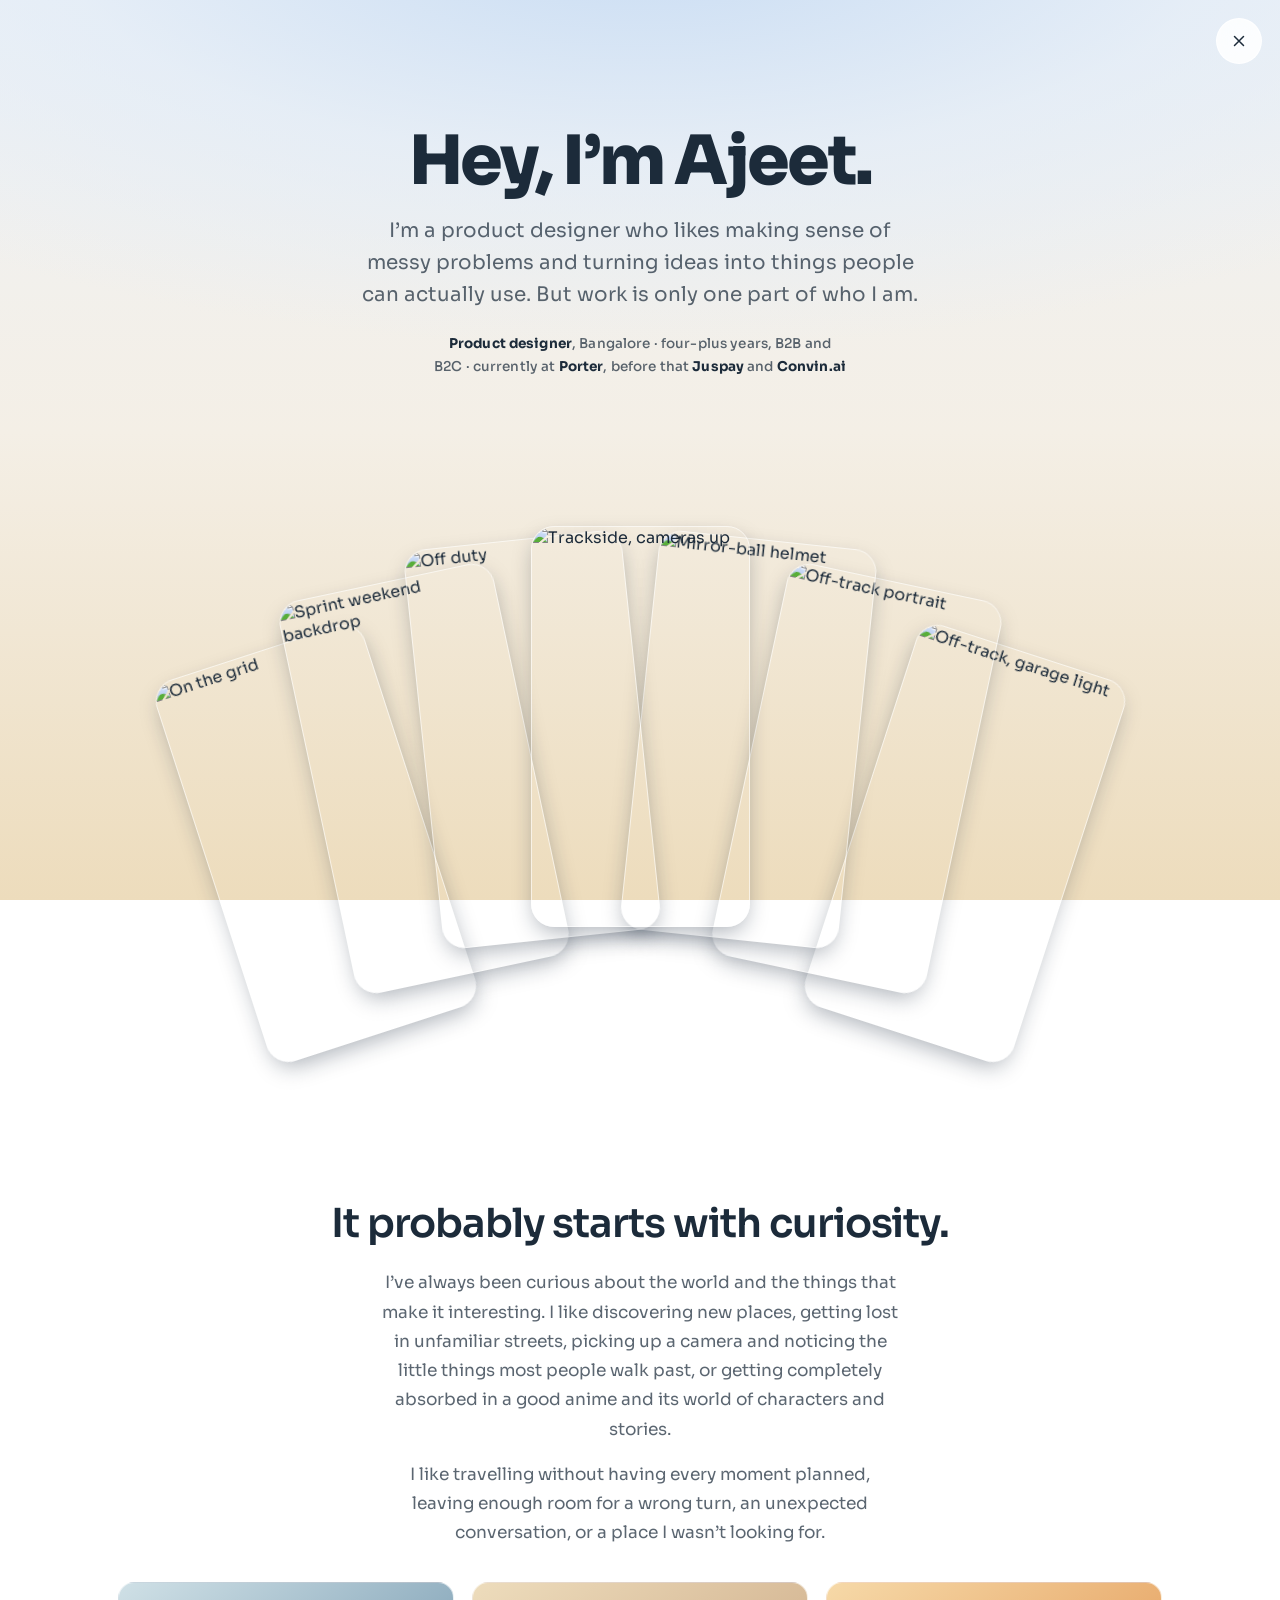
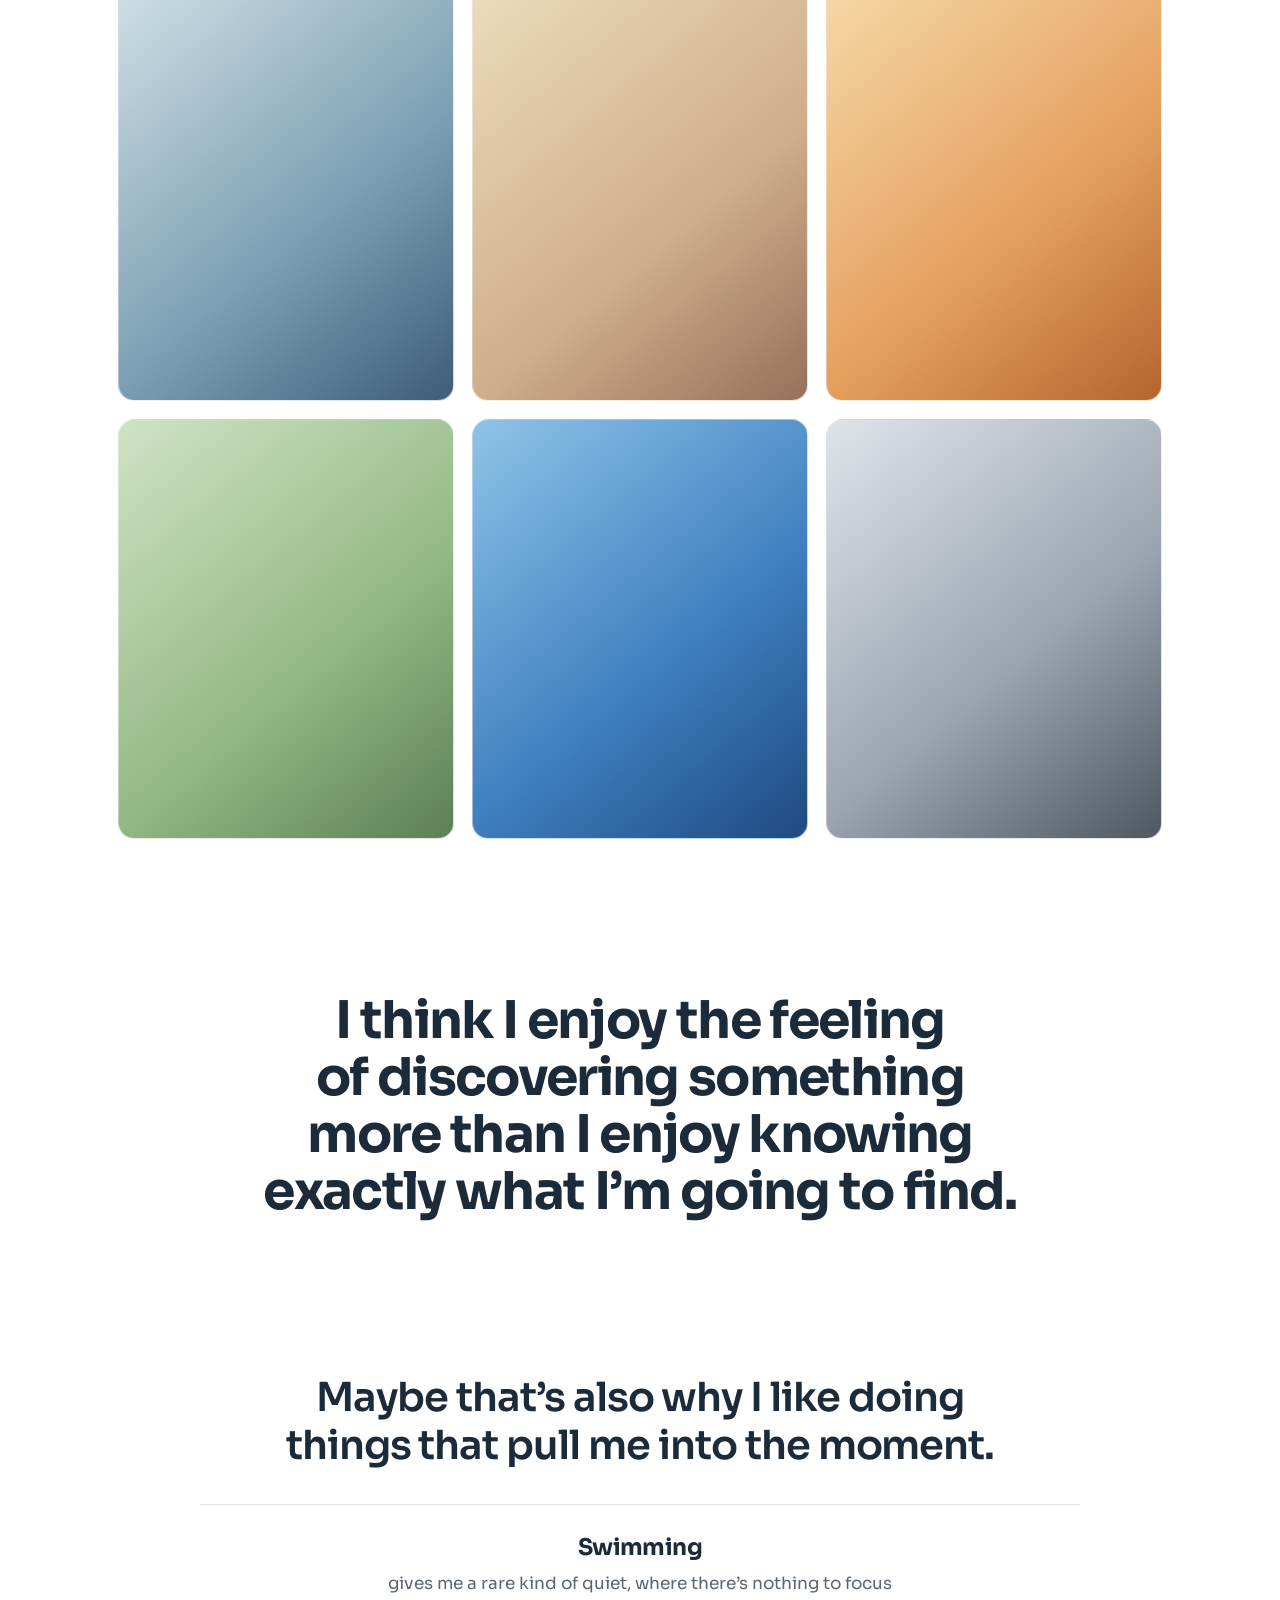
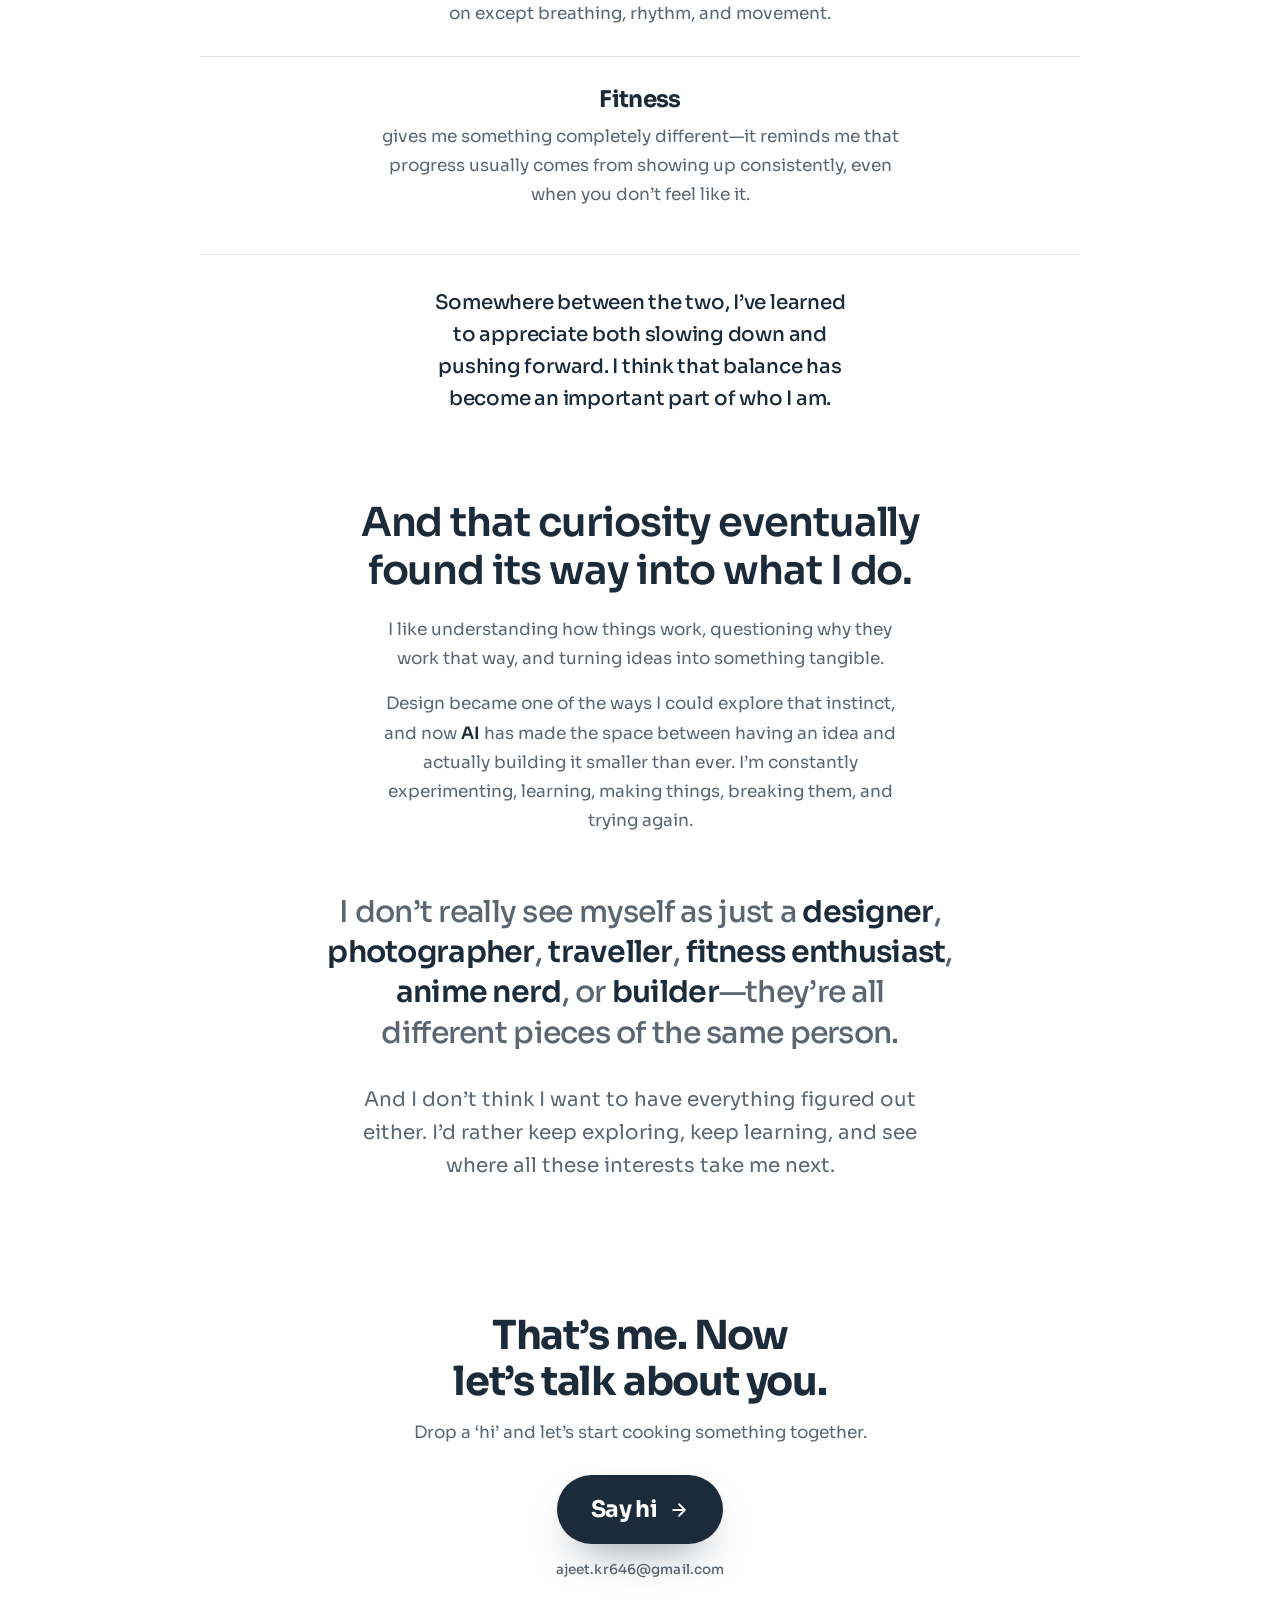
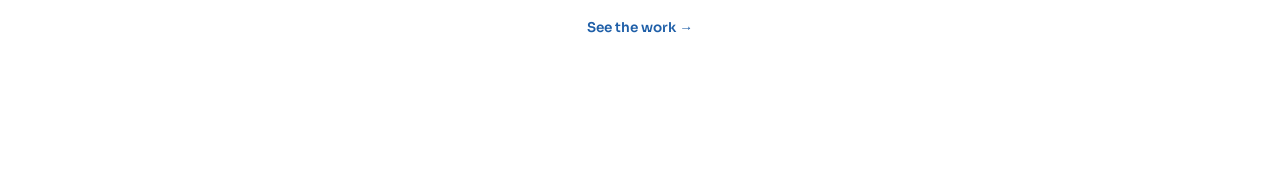
==== about.html @ e60b72b2 "about: one measure, and a type scale of eight Committing this as found — it was sitting uncommitted " ====
<!DOCTYPE html>
<html lang="en">
<head>
<meta charset="utf-8">
<meta name="viewport" content="width=device-width, initial-scale=1">
<title>About — Ajeet</title>
<meta name="description" content="Ajeet — product designer in Bangalore. Curiosity, travel, photography, swimming, anime, and the way all of it feeds back into the work.">
<link rel="icon" type="image/svg+xml" href="favicon.svg">
<link rel="icon" type="image/png" sizes="32x32" href="images/favicon-32.png">
<link rel="apple-touch-icon" href="images/apple-touch-icon.png">
<link rel="preconnect" href="https://fonts.googleapis.com">
<link rel="preconnect" href="https://fonts.gstatic.com" crossorigin>
<link rel="stylesheet" href="https://fonts.googleapis.com/css2?family=Sora:wght@400;500;600;700;800&display=swap">
<style>
  :root {
    --font: 'Sora', -apple-system, sans-serif;
    --ink-dark: #1c2b3a;
    --ink-soft: rgba(28, 43, 58, 0.72);
    --accent: #2f7fd4;
    /* #2f7fd4 is 3.05:1 on the sand end of the background — fine as an outline
       or a rule, too light to be read as text. This is the same blue taken down
       to 4.79:1 so a label can use it. */
    --accent-text: #1f5fa8;
    --sand: #eddcbc;

    /* ── type scale ──────────────────────────────────────────────────────────
       Every size on the page came from its own clamp() before this, so curves
       crossed and landed on 17 distinct sizes — eight of them inside a 4px band
       at tablet width, plus 54/52, 22/21 and 18/17 pairs that no reader could
       tell apart. Eight steps now, each at least ~1.15x its neighbour where the
       roles sit next to each other.

       The bottom two converge on small screens on purpose: below ~15px there is
       no room left for size to carry meaning, so meta separates from body by
       weight and tracking instead. */
    --t-display: clamp(40px, 5.4vw, 68px);   /* h1                            */
    --t-xxl:     clamp(30px, 4.2vw, 52px);   /* pull quote, closing h2        */
    --t-xl:      clamp(24px, 3.3vw, 40px);   /* section h2, the big stat      */
    --t-lg:      clamp(20px, 2.5vw, 30px);   /* principle headings            */
    --t-md:      clamp(17px, 1.9vw, 23px);   /* h3, company name, mail CTA    */
    --t-lead:    clamp(16px, 1.7vw, 20px);   /* ledes and interest tags       */
    --t-body:    clamp(14.5px, 1.45vw, 17px);/* paragraphs                    */
    --t-meta:    clamp(13px, 1.1vw, 13.5px); /* credentials line, captions    */

    /* ONE measure. The page carried five (720 / 803 / 860 / 871 / 1000), which
       is why nothing read as ranked: every block was a wide centred column of
       almost the same width, so none of them could be the exception. Every
       block hangs off this now. The pull quote is the only thing allowed to
       leave it, which is what makes it the peak. */
    /* TWO widths, both flush to the same left edge. One measure for everything
       was the fix for five CENTRED measures, but it overcorrected: every block
       exactly 720px wide is its own monotony, and prose and display type do not
       want the same width. The spine is the LEFT edge — how far right a block
       runs is now a decision. Display type and the rail get --measure-wide;
       running prose is capped at --measure, which is where 17px Sora lands
       around 55 characters. */
    /* 520, not 560. Centred text has no fixed left edge to return to, so the
       eye has to re-find the start of every line — the comfortable measure is
       shorter than it is flush-left. ~63 characters here against the ~70 that
       reads fine when the lines all start in the same place. */
    --measure:      520px;   /* running prose — ~63 characters, centred      */
    --measure-wide: 880px;   /* headings, the rail, the closing statement    */

    /* NOTE ON `ch`: do not size measure in ch on this page. `1ch` is the width
       of the ZERO glyph, and Sora's zero is about 1.5x its average lowercase
       character — so `max-width: 54ch` delivered ~80 real characters, not 54.
       Every cap here was set in ch and every one of them ran long: body 80,
       coda 80, resolve 79, credentials 89, against a 75 ceiling. Measured by
       walking Ranges over the rendered text, not computed from the box. All
       caps are px now, chosen from that character count. */
  }

  /* The page draws its own focus ring everywhere, not just on the deck: a
     keyboard user landing on the close button or the mail link was getting the
     browser's default outline, which belongs to no design system on the page. */
  a:focus-visible, button:focus-visible, [tabindex]:focus-visible {
    outline: 2px solid var(--accent); outline-offset: 3px; border-radius: 6px;
  }
  * { box-sizing: border-box; }
  html { scroll-behavior: smooth; }
  /* The journey's arc, held still: cool sky overhead falling into the warm
     cloud-sea underfoot. Fixed, so the page moves through it while scrolling. */
  body {
    margin: 0; font-family: var(--font); color: var(--ink-dark);
    -webkit-font-smoothing: antialiased; overflow-x: hidden;
    background:
      radial-gradient(115% 65% at 50% -8%, #c8dcf3 0%, rgba(226, 236, 247, 0.72) 40%, rgba(240, 240, 240, 0) 72%),
      linear-gradient(180deg, #eef2f7 0%, #f4efe6 48%, var(--sand) 100%);
    background-attachment: fixed;
    background-repeat: no-repeat;
  }
  ::selection { background: rgba(47, 127, 212, 0.22); color: var(--ink-dark); }

  /* ── the cross: the only chrome on the page ────────────────────────────── */
  .x-close {
    position: fixed; top: 18px; right: 18px; z-index: 30;
    width: 46px; height: 46px; border-radius: 999px;
    display: grid; place-items: center; color: var(--ink-dark);
    /* 0.62 let body text ghost through the blur as it scrolled under the button
       — on a 390px column the text runs right up to it at every scroll position.
       At 0.86 the glass still reads (the backdrop blur and saturation are doing
       that work) but what passes behind it is hidden cleanly instead of smeared. */
    background: rgba(255, 255, 255, 0.86);
    border: 1px solid rgba(255, 255, 255, 0.72);
    backdrop-filter: blur(12px) saturate(1.4);
    -webkit-backdrop-filter: blur(12px) saturate(1.4);
    /* No shadow. A 1px hairline under a wide diffuse blur is the generated-UI
       tell — commit to one, and for a frosted pill the defined edge IS the
       material. The border carries a touch more ink now to hold that job on
       its own over the light gradient and over the deck's photographs. */
    border-color: rgba(255, 255, 255, 0.9);
    transition: transform .35s cubic-bezier(.2,.9,.25,1), background .25s ease;
  }
  .x-close:hover { background: #fff; transform: rotate(90deg); }
  .x-close svg { width: 18px; height: 18px; }

  /* This gap is now the only thing separating one section from the next, so it
     has to do the work the 56px of panel padding plus the plate edge used to do
     between them — hence the jump from 32 to ~104. */
  /* One gap repeated eight times gave every block equal weight — spacing that
     encodes nothing. The gap is the TIGHT interval now, and blocks that need
     separation buy it with their own margin. What that buys: the closer stays
     tight to the section it concludes (it reads as that passage's payoff rather
     than a ninth floating block), while the pull quote gets air on both sides
     that nothing else on the page gets. */
  .page { display: flex; flex-direction: column; align-items: center; padding: 11vh 5vw 12vh; gap: clamp(40px, 4.4vw, 64px); }
  .panel { margin-top: clamp(14px, 2.2vw, 38px); }
  .quote { margin: clamp(26px, 3.8vw, 60px) 0; }
  /* the section after the quote must not add its own margin on top of the
     quote's, or the peak sits off-centre in its own silence — 118px of air
     before it and 150px after */
  .quote + .panel { margin-top: 0; }
  .foot  { margin-top: clamp(22px, 3vw, 46px); }

  /* ── hero ──────────────────────────────────────────────────────────────── */
  /* Left, not centred. Six of the page's nine blocks used to be centred, which
     is the same as none of them being centred: with no fixed left edge for the
     eye to return to, nothing can read as exceptional. The page has one spine
     now and the pull quote is the only element that leaves it. */
  /* Centred, per Ajeet. The trade is real and worth naming: nothing can be
     exceptional by ALIGNMENT any more — the pull quote used to be the only
     centred block on the page, which is what made it read as the peak. It has
     to earn that on size, weight, isolation and its own entrance instead, so
     the air around it and its 52px/700 are now load-bearing rather than
     decorative. Everything below hangs off ONE centreline the way it used to
     hang off one left edge; a centred page still needs a single axis. */
  .head { padding: 3vh 0 1vh; }
  .head h1 {
    font-size: var(--t-display); font-weight: 800; letter-spacing: -0.04em;
    line-height: 1.04; margin: 0 0 18px;
  }
  .head .lede { font-size: var(--t-lead); color: var(--ink-soft); line-height: 1.6; margin: 0 auto; max-width: 560px; text-wrap: pretty; }
  /* Credentials, demoted but scannable. `.sub` used to sit between this and the
     lede — three consecutive grey paragraphs, 83 words, before the page had said
     anything. It is gone; this stays because it is the only place the page
     carries role, city and employers, and those were previously its SMALLEST
     type. Still meta size, because this is metadata and not prose, but the four
     proper nouns come up to full ink so the line can be taken in one pass.
     Deliberately after the h1 and the sentence, never above them as an eyebrow. */
  .head .creds {
    margin: 22px auto 0; max-width: 470px; text-wrap: balance;
    font-size: var(--t-meta); font-weight: 500; line-height: 1.7;
    letter-spacing: 0.01em; color: var(--ink-soft);
  }
  .head .creds b { font-weight: 700; color: var(--ink-dark); }

  /* ── deck: lands as a stack, holds, then fans open ─────────────────────
     Geometry all derives from --cw. The fan itself is painted frame-by-frame
     in JS; CSS only owns the settle once the reveal has handed over. */
  .deck {
    --cw: clamp(118px, 17.1vw, 268px);
    --ch: calc(var(--cw) / 0.546);
    --card-r: calc(var(--cw) * 0.105);
    --deck-ease: cubic-bezier(.16, 1, .3, 1);
    --deck-dur: 640ms;
    position: relative;
    width: min(100%, 1180px);
    height: calc(var(--ch) * 1.6);
    margin: clamp(2px, 1vw, 14px) 0 clamp(6px, 1.4vw, 20px);
    overflow: hidden;              /* outer cards bleed off on narrow screens */
    touch-action: pan-y;           /* horizontal drag, vertical scroll */
    -webkit-user-select: none; user-select: none;
  }
  .deck.live { cursor: grab; }
  .deck.grabbing { cursor: grabbing; }
  .deck:focus-visible { outline: 2px solid var(--accent); outline-offset: 4px; border-radius: 20px; }
  .card {
    position: absolute; left: 50%; top: 42%;
    width: var(--cw); height: var(--ch);
    margin-left: calc(var(--cw) / -2);
    margin-top: calc(var(--ch) / -2);
    border-radius: var(--card-r);
    overflow: hidden;
    border: 1px solid rgba(255, 255, 255, 0.6);
    box-shadow: 0 calc(var(--cw) * .04) calc(var(--cw) * .1) calc(var(--cw) * -.02) rgba(15, 30, 50, 0.34);
    will-change: transform;
    opacity: 0;
  }
  .deck.live .card { transition: transform var(--deck-dur) var(--deck-ease), opacity .32s linear; }
  .deck.grabbing .card { transition: opacity .32s linear; }
  .card img { width: 100%; height: 100%; object-fit: cover; display: block; pointer-events: none; }
  /* Label for an unfilled card. Overlaid, not a grid item — as a sibling of
     the artwork it would take a row of its own and shorten it. */
  .card[data-n]::after {
    content: attr(data-n); position: absolute; inset: 0;
    display: grid; place-items: center;
    font-size: 10px; font-weight: 700;
    letter-spacing: 0.18em; text-transform: uppercase; color: rgba(255, 255, 255, 0.85);
  }

  /* ── sections: on the surface, not on plates ───────────────────────────────
     The quote and the passage after it were always staged straight onto the
     gradient — the notes below them call the alternative a "headless box" — and
     they read as the best-composed part of the page. Six frosted plates were
     hiding that same background behind them and turning the page into a stack
     of containers, one of which held another container.

     What separated the sections was the plate edge; what separates them now is
     the gap in .page and the hairline rules .tl and .princ were already built
     on. Nothing else changes: no copy, no order, no internal layout.

     Width drops 900 → 720 because the padding went with the plate. The panel's
     inner measure was ~788px, which ran body copy past the 75ch ceiling once
     the box stopped visually holding it; 720 lands it back inside the band. */
  /* One measure for every section now. The .wide variant went with the
     restructure: the photo wall was the only thing that wanted more room, and
     it takes the whole viewport instead — see .bleed. */
  /* `width: min(94vw, N)` on a flex child of a 5vw-padded column meant the body
     sections sat a few px OUTSIDE the left edge the header and footer held — the
     unnameable wrongness of three different left margins. `width:100%` lets the
     page's own padding be the only gutter, so every block starts on one line. */
  .head, .panel, .closer, .foot { width: 100%; max-width: var(--measure-wide); text-align: center; }
  /* Running prose stops well short of the container it sits in. The heading may
     use the full width; the paragraph under it may not. That difference IS the
     structure — it is what a heading and a paragraph look like when the page
     knows which is which. */
  /* `max-width` alone would pin a narrow paragraph to the LEFT of a wide
     centred block, which is the classic way a centred layout comes apart — the
     headings would centre and the prose under them would not. Everything that
     carries a measure re-centres inside its block. */
  p, .resolve { max-width: var(--measure); margin-inline: auto; }
  /* Every display role on this page was 800, so size was carrying the entire
     hierarchy on its own and the page read as one monolithic voice at four
     scales. Weight is a second axis now: 800 belongs to the h1 alone.
     These headings are also SENTENCES, and hedged ones — "It probably starts",
     "Maybe that's also why". At 800 and -0.038em the type was declaiming copy
     that is thinking out loud. 600 and looser tracking lets them sound the way
     they read; 40px against 17px body is a 2.35x step, so size alone already
     marks them as headings without help from weight. */
  h2 {
    font-size: var(--t-xl); font-weight: 600; letter-spacing: -0.026em;
    /* 800, not 700: at the narrower cap `text-wrap: balance` broke the middle
       heading into THREE centred lines while its neighbours took one and two,
       so the three headings — which are one continuous thought — arrived as
       three different shapes. At 800 they balance to 1 / 2 / 2. */
    line-height: 1.2; margin: 0 auto 20px; max-width: 800px; text-wrap: balance;
  }
  /* `margin: 0 auto 16px`, not `0 0 16px`: this shorthand sits BELOW the
     `p, .resolve { margin-inline: auto }` rule and was resetting it, so every
     section paragraph rendered pinned to the left edge of a centred block
     (measured mid=540 against the page's 720 centreline). */
  p { font-size: var(--t-body); line-height: 1.72; color: var(--ink-soft); margin: 0 auto 16px; }
  p:last-child { margin-bottom: 0; }
  p strong { font-weight: 600; color: var(--ink-dark); }
  /* `.lede` is a HEADER role now. Inside a section it set the FIRST paragraph
     larger than the ones after it — and in the curiosity section that first
     paragraph is the longest block on the page, 52 words. The longest passage
     being the biggest was hierarchy pointing the wrong way, and it added a
     fourth prose size to a page that needs fewer. Sections are h2 + body. */
  .head .lede { font-size: var(--t-lead); }

  /* ── the quote: no panel, straight onto the sky — the page's first peak ── */
  .quote {
    width: 100%; max-width: 1000px; text-align: center;
    padding: clamp(20px, 4vw, 48px) clamp(16px, 4vw, 60px);
  }
  /* -0.042em was past the -0.04em tracking floor, and at 800 this was the same
     voice as the h1 one step down. It is a thought, not a proclamation: 700
     holds it at 52px while leaving the h1 the only 800 on the page, and the
     tracking comes back inside the floor where a lighter weight wants it. */
  .quote p {
    max-width: none;
    font-size: var(--t-xxl); font-weight: 700; letter-spacing: -0.032em;
    line-height: 1.1; color: var(--ink-dark); margin: 0;
    text-wrap: balance;
  }
  /* the page's one authored entrance — the quote resolves out of the sky
     instead of sliding up like everything else */
  .quote.rv { transform: none; filter: blur(14px); opacity: 0; transition: opacity 1s ease, filter 1.1s cubic-bezier(.2,.7,.2,1); }
  .quote.rv.in { filter: blur(0); opacity: 1; }

  /* ── the pair ────────────────────────────────────────────────────────────────
     Movement 2 sets one thing that slows you down against one that pushes you
     forward, then reconciles them. It ran as two side-by-side columns, which
     sounds right and measured wrong: 334px each at 1440 put running prose at
     25 characters a line, well under the 45 a reader needs to keep a rhythm.
     It then ran as two rows with the subject in a rail on the left — but a
     hanging rail is a FLUSH-LEFT device: it works by giving the eye a second
     fixed edge to read down, and on a centred axis there is no first one, so
     the subject and its sentence would drift apart with nothing holding them.
     The subject sits centred DIRECTLY above its own sentence now. The
     opposition survives the same way it always did — two parallel rows, one
     under the other, parted by a hairline — and the sentence still runs on
     from its subject, unbroken. */
  .pair { margin-top: clamp(24px, 3vw, 34px); }
  .pair > div {
    padding: clamp(20px, 2.4vw, 28px) 0;
    border-top: 1px solid rgba(28, 43, 58, 0.12);
  }
  .pair > div:last-child { padding-bottom: 0; }
  .pair b {
    display: block; margin-bottom: 7px;
    font-size: var(--t-md); font-weight: 700; letter-spacing: -0.028em;
    line-height: 1.3; color: var(--ink-dark);
  }
  .pair p { margin: 0 auto; }

  /* The sentence that settles the two rows above it. It was 30px and centred,
     landing between two 40px left-aligned headings — three alignments and three
     weights inside 650px, and a body sentence borrowing display scale it had no
     claim to. Down to lede size, on the spine; the rule above it and the short
     measure are what mark it as a beat. */
  .resolve {
    /* The rule spans the BLOCK; the sentence does not. Capped at the measure
       it would draw a 520px hairline directly under the pair's full-width ones
       — three dividers at two lengths in one passage. A divider marks the
       structure it divides, and that is the section, not the line length of the
       sentence beneath it. So the box stays full width and SYMMETRIC INLINE
       PADDING holds the measure and the centring at once. The percentage
       resolves against the panel, so it is 180px a side at 880 and collapses to
       0 the moment the panel is narrower than the measure — nothing to chase
       on a phone. */
    max-width: none; padding-inline: max(0px, calc((100% - 520px) / 2));
    margin: clamp(30px, 3.6vw, 44px) 0 0; padding-top: clamp(24px, 2.8vw, 32px);
    border-top: 1px solid rgba(28, 43, 58, 0.12);
    font-size: var(--t-lead); font-weight: 500; letter-spacing: -0.012em;
    line-height: 1.6; color: var(--ink-dark); text-wrap: balance;
  }

  /* ── the closer ────────────────────────────────────────────────────────────
     The page's thesis: six labels that only mean anything together. They sit in
     ink at 700 while the sentence around them stays soft, so the list separates
     from the prose without leaving it — the pieces and the person arrive in the
     same line. One step below the pull quote on the scale: the quote is the
     peak of the page, this is where it comes down. */
  /* The sentence says the reader should NOT see him as just a designer, a
     photographer, a traveller. Set at 40px/700 in full ink with the disclaimer
     around them in grey, the typography asserted precisely what the words deny —
     it read as a keyword cloud with connective tissue between it. One step of
     weight now (600 against 500) and one of colour, so the six labels sit inside
     the sentence instead of replacing it. And down a full step on the scale, so
     the pull quote is the only display moment left above the h1. */
  .closer p {
    max-width: 820px; margin-inline: auto;
    font-size: var(--t-lg); font-weight: 500; letter-spacing: -0.024em;
    line-height: 1.34; color: var(--ink-soft); margin-block: 0; text-wrap: balance;
  }
  .closer b { font-weight: 600; color: var(--ink-dark); }
  /* the last line before the ask, back at reading size so the page exhales
     instead of ending on a second display sentence */
  .closer .coda {
    margin: clamp(20px, 2.6vw, 30px) auto 0; max-width: 560px; text-wrap: pretty;
    font-size: var(--t-lead); font-weight: 400; letter-spacing: 0;
    line-height: 1.66; color: var(--ink-soft);
  }

  /* ── the photo wall, edge to edge ──────────────────────────────────────────
     The one place the page leaves its measure. Everything above holds 720px, so
     a full-bleed wall reads as a change of register rather than as a wider box
     — and it is the only section whose material is photographs, which are the
     one thing on this page that earns the whole screen.
     The 50% resolves against .panel's 720px box, not the viewport, which is why
     this has to live inside the section: 50% of 720 minus half the viewport is
     exactly the distance from the panel's left edge back to the screen's.
     body has overflow-x: hidden, which absorbs the scrollbar gutter. */
  .bleed { width: 100vw; margin-left: calc(50% - 50vw); }

  /* ── photo wall — each .photo div becomes an img.photo once the shots land ──
     Twelve frames over four masonry columns was 1,399px — a quarter of the page
     — of empty placeholder gradient, sitting directly between the first section
     and the pull quote, i.e. the biggest dead zone immediately before the
     biggest peak. That, not the prose, is where "too much" came from: the page
     runs 409 words.

     Six frames now, and a real grid rather than CSS columns. Columns balance by
     height, so varied crops left ragged trailing edges that had to be tuned by
     frame count; a 3x2 grid of one ratio tiles exactly and reads as a contact
     sheet — a photographer's edit — instead of a masonry accident. Capped at
     1120px so it still leaves the 720 measure and changes register, without
     handing six placeholders the entire viewport. */
  .photo-grid {
    display: grid; grid-template-columns: repeat(3, minmax(0, 1fr));
    gap: clamp(12px, 1.6vw, 18px); margin-top: clamp(26px, 3.2vw, 36px);
  }
  .bleed .photo-grid {
    max-width: 1120px; margin-inline: auto;
    padding: 0 clamp(14px, 3vw, 40px); margin-top: clamp(24px, 3vw, 34px);
  }
  /* This rule used to be `.photo-grid` inside the 860 query, which lost on
     specificity to `.bleed .photo-grid` and never once fired — the phone layout
     was three 112px tiles, below the size at which a photograph reads as one. */
  @media (max-width: 700px) { .photo-grid { grid-template-columns: repeat(2, minmax(0, 1fr)); } }
  .photo {
    position: relative; width: 100%; aspect-ratio: 4 / 5; object-fit: cover;
    border-radius: 16px; border: 1px solid rgba(255, 255, 255, 0.6);
    overflow: hidden;
  }
  /* The hover lift is gone with the labels: it promised a lightbox that does not
     exist, and the `PHOTO 01` captions were 11px of white on mid-gradient at
     1.76:1 — the only measured contrast failure on the page. The gradients read
     as placeholders perfectly well without being told they are placeholders. */
  .ph-a { background: linear-gradient(140deg, #cfe0e6, #7d9fb4 58%, #3f5c78); }
  .ph-b { background: linear-gradient(140deg, #eddcbc, #cfae8a 60%, #96705c); }
  .ph-c { background: linear-gradient(140deg, #f6d9a8, #e5a05f 58%, #b5652f); }
  .ph-d { background: linear-gradient(140deg, #cfe3c4, #93b986 58%, #5c7f57); }
  .ph-e { background: linear-gradient(140deg, #8fc4e8, #3f7fc0 58%, #1e4a80); }
  .ph-f { background: linear-gradient(140deg, #dfe4ea, #9aa4b0 58%, #4e5762); }

  /* ── foot ──────────────────────────────────────────────────────────────── */
  /* On the spine like everything else, and one step down. The sign-off used to
     be set at --t-xxl, the SAME size as the pull quote, so the page's designated
     peak was tied with its goodbye. */
  .foot { padding: 4vh 0 2vh; }
  /* The one heading that is NOT hedged — it asks for something — so it keeps
     more weight than the three that think out loud. */
  .foot h2 { font-size: var(--t-xl); font-weight: 700; letter-spacing: -0.03em; line-height: 1.16; margin: 0 auto 12px; max-width: 620px; text-wrap: balance; }
  .foot p { margin: 0 auto 28px; max-width: 520px; }
  .mail {
    display: inline-flex; align-items: center; gap: 12px;
    font-size: var(--t-md); font-weight: 700; letter-spacing: -0.03em;
    text-decoration: none; color: #fff;
    padding: clamp(14px, 1.6vw, 20px) clamp(24px, 2.8vw, 34px); border-radius: 999px;
    background: var(--ink-dark);
    box-shadow: 0 20px 44px -22px rgba(15, 30, 50, 0.7);
    transition: transform .4s cubic-bezier(.2,.9,.25,1), box-shadow .4s ease;
  }
  .mail:hover { transform: translateY(-3px); box-shadow: 0 28px 56px -24px rgba(15, 30, 50, 0.8); }
  .mail svg { width: 20px; height: 20px; flex: none; transition: transform .35s cubic-bezier(.2,.9,.25,1); }
  .mail:hover svg { transform: translateX(4px); }
  /* The button used to BE the address — the most utilitarian string on the page
     set as its climax, at 23px/700. The pill carries the invitation now and the
     address sits under it as the pill's own caption, still visible and still
     copyable. `user-select: all` makes one click take the whole address rather
     than a word of it, which is the only thing anyone ever wants to do with it. */
  .foot .addr {
    /* `0` here reset the inherited `margin-inline: auto` and left the address
       pinned to the left of the centred footer — the page's last off-axis
       element, measured at mid=540 against the 720 centreline. */
    margin: 14px auto 0; font-size: var(--t-meta); font-weight: 500;
    letter-spacing: 0.01em; color: var(--ink-soft);
    -webkit-user-select: all; user-select: all;
  }
  /* `inline-block` next to the `inline-flex` pill put both in ONE line box, so
     `text-align: center` centred the PAIR and the button itself sat 86px left of
     centre with this link welded to its shoulder — the last thing every reader
     saw, on a designer's portfolio. `display: block` gives it its own line; on
     the left spine it needs no auto margins.
     It also takes --accent-text, which was declared with a contrast
     justification and then used nowhere but the focus ring. This is the page's
     only route to the work, so it is the one place that earns the hue. */
  .back {
    display: block; width: fit-content; margin: 26px auto 0;
    padding: 12px 16px; font-size: var(--t-meta); font-weight: 600;
    color: var(--accent-text); text-decoration: none;
  }
  .back:hover { color: var(--ink-dark); }

  /* reveals */
  .rv { opacity: 0; transform: translateY(28px); transition: opacity .8s cubic-bezier(.2,.7,.2,1), transform .8s cubic-bezier(.2,.7,.2,1); }
  .rv.in { opacity: 1; transform: none; }

  @media (max-width: 860px) {
    .page { padding: 10vh 4vw 12vh; }
    /* 44px, not 42: this is the only way off the page, and it is the one
       control a thumb reaches for on a phone */
    .x-close { top: 14px; right: 14px; width: 44px; height: 44px; }
  }
  @media (prefers-reduced-motion: reduce) {
    html { scroll-behavior: auto; }
    .rv, .quote.rv { opacity: 1; transform: none; filter: none; transition: none; }
    .photo, .mail { transition: none; }
    .deck.live .card { transition-duration: 1ms !important; }
  }
</style>
</head>
<body>

<a class="x-close" href="index.html" aria-label="Back to the journey">
  <svg viewBox="0 0 24 24" fill="none" stroke="currentColor" stroke-width="2" stroke-linecap="round">
    <path d="M6 6l12 12M18 6L6 18"/>
  </svg>
</a>

<main class="page">

  <header class="head rv">
    <h1>Hey, I&rsquo;m Ajeet.</h1>
    <p class="lede">I&rsquo;m a product designer who likes making sense of messy problems and turning ideas into things people can actually use. But work is only one part of who I am.</p>
    <!-- `.sub` lived here: "Outside of it, I'm constantly finding new things to get
         excited about… Here's a little bit of that side of me." Thirty-two words
         captioning content that begins one scroll below, in a third consecutive
         grey centred paragraph. The page shows that side of him; it does not need
         to announce that it is about to. -->
    <p class="creds"><b>Product designer</b>, Bangalore &middot; four-plus years, B2B and B2C &middot; currently at <b>Porter</b>, before that <b>Juspay</b> and <b>Convin.ai</b></p>
  </header>

  <div class="deck" id="deck" role="img" tabindex="0"
       aria-label="A few frames from my camera roll. Drag sideways to shuffle, or use the left and right arrow keys."></div>

  <!-- Movement 1 · the instinct. The four things the paragraph names — places,
       streets, a camera, an anime — are left as prose rather than broken into a
       card each: a grid of six one-line interests is a word cloud, and this copy
       is deliberately written as one thought that keeps going. The photo wall
       below it is the one claim in the passage that can be shown instead of
       said, so it is the only thing that gets pulled out. -->
  <section class="panel rv">
    <h2>It probably starts with curiosity.</h2>
    <p>I&rsquo;ve always been curious about the world and the things that make it interesting. I like discovering new places, getting lost in unfamiliar streets, picking up a camera and noticing the little things most people walk past, or getting completely absorbed in a good anime and its world of characters and stories.</p>
    <p>I like travelling without having every moment planned, leaving enough room for a wrong turn, an unexpected conversation, or a place I wasn&rsquo;t looking for.</p>

    <!-- the wall leaves the measure every other section holds — see .bleed.
         It stays inside the section because it belongs to this passage, and
         because the full-bleed offset resolves against .panel's 720px box. -->
    <div class="bleed">
      <div class="photo-grid">
        <div class="photo ph-a"></div>
        <div class="photo ph-b"></div>
        <div class="photo ph-c"></div>
        <div class="photo ph-d"></div>
        <div class="photo ph-e"></div>
        <div class="photo ph-f"></div>
      </div>
    </div>
  </section>

  <!-- The passage's own last sentence, lifted out of it. It is the thesis of
       the whole page — every movement below is a different answer to it — so it
       gets the page's one display moment, staged straight onto the sky. Not a
       quotation and not attributed: it is still Ajeet talking, just louder. -->
  <div class="quote rv">
    <p>I think I enjoy the feeling of discovering something more than I enjoy knowing exactly what I&rsquo;m going to find.</p>
  </div>

  <!-- Movement 2 · the contrast. Swimming and fitness are given as opposites
       that meet in the middle, so they are set as opposites that meet in the
       middle. The reconciling sentence is the only thing under both columns. -->
  <section class="panel rv">
    <h2>Maybe that&rsquo;s also why I like doing things that pull me into the moment.</h2>
    <div class="pair">
      <div>
        <b>Swimming</b>
        <p>gives me a rare kind of quiet, where there&rsquo;s nothing to focus on except breathing, rhythm, and movement.</p>
      </div>
      <div>
        <b>Fitness</b>
        <p>gives me something completely different&mdash;it reminds me that progress usually comes from showing up consistently, even when you don&rsquo;t feel like it.</p>
      </div>
    </div>
    <p class="resolve">Somewhere between the two, I&rsquo;ve learned to appreciate both slowing down and pushing forward. I think that balance has become an important part of who I am.</p>
  </section>

  <!-- Movement 3 · where it lands. The shortest section on the page, and the
       only one about work — which is the argument the header opened with. -->
  <section class="panel rv">
    <h2>And that curiosity eventually found its way into what I do.</h2>
    <p>I like understanding how things work, questioning why they work that way, and turning ideas into something tangible.</p>
    <p>Design became one of the ways I could explore that instinct, and now <strong>AI</strong> has made the space between having an idea and actually building it smaller than ever. I&rsquo;m constantly experimenting, learning, making things, breaking them, and trying again.</p>
  </section>

  <!-- The six labels are the page's structure said out loud: each movement above
       was one or two of them. Nothing introduces the line, and nothing follows it
       except the ask. -->
  <div class="closer rv">
    <p>I don&rsquo;t really see myself as just a <b>designer</b>, <b>photographer</b>, <b>traveller</b>, <b>fitness enthusiast</b>, <b>anime nerd</b>, or <b>builder</b>&mdash;they&rsquo;re all different pieces of the same person.</p>
    <p class="coda">And I don&rsquo;t think I want to have everything figured out either. I&rsquo;d rather keep exploring, keep learning, and see where all these interests take me next.</p>
  </div>

  <footer class="foot rv">
    <h2>That&rsquo;s me. Now let&rsquo;s talk about you.</h2>
    <p>Drop a &lsquo;hi&rsquo; and let&rsquo;s start cooking something together.</p>
    <a class="mail" href="mailto:ajeet.kr646@gmail.com">
      Say hi
      <svg viewBox="0 0 24 24" fill="none" stroke="currentColor" stroke-width="2.2" stroke-linecap="round" stroke-linejoin="round"><path d="M5 12h13M12 5l7 7-7 7"/></svg>
    </a>
    <p class="addr">ajeet.kr646@gmail.com</p>
    <a class="back" href="index.html">See the work &rarr;</a>
  </footer>

</main>

<script>
(function () {
  /* every route home from here is a return trip, so ask index.html to skip its
     opening curtain — the cross and the footer link both count */
  [].forEach.call(document.querySelectorAll('a[href="index.html"]'), function (a) {
    a.addEventListener('click', function () {
      try { sessionStorage.setItem('skip-splash', '1'); } catch (e) {}
    });
  });

  var rv = [].slice.call(document.querySelectorAll('.rv'));
  var timer;
  function tick() {
    var vh = innerHeight;
    for (var i = 0; i < rv.length; i++) {
      /* The `&& b.bottom > 0` term that used to be here meant "not scrolled past
         yet". Any block already ABOVE the viewport when a tick fired failed it —
         and since an element is only spliced out on SUCCESS, it was re-tested
         forever against a condition it could never satisfy again, and stayed at
         opacity 0 for the life of the page. Reload below the fold with the
         browser's default scroll restoration, hit End, or come back through
         history, and the top half of the page was blank sky with no recovery.
         A block above the viewport has simply been reached: reveal it. */
      if (rv[i].getBoundingClientRect().top < vh * 0.88) { rv[i].classList.add('in'); rv.splice(i, 1); i--; }
    }
    if (!rv.length) { clearInterval(timer); removeEventListener('scroll', tick); removeEventListener('resize', tick); }
  }
  addEventListener('scroll', tick, { passive: true });
  addEventListener('resize', tick);
  tick();
  timer = setInterval(tick, 600);
})();
</script>

<script>
/* ═══════════════════════════════════════════════════════════════════════
   DECK — a stack of cards that fans open, then takes hover and drag.

   REVEAL is a *triggered* timeline, not a scroll scrub: the stack lands,
   holds for ~0.5s, then fans open over ~0.9s with the centre card leading
   and the outer cards trailing. Scrubbing it to scroll would skip the
   stack entirely whenever you scroll fast.

   FAN (settled): rotation linear in seat, x linear (~51% overlap),
   y quadratic, z-index peaking in the middle.
   HOVER: the pointed-at card lifts, grows, part-straightens and comes to
   front; every other card is pushed away from it.
   DRAG: cycles the deck through the seats, enabled once the fan is open.
   ══════════════════════════════════════════════════════════════════════ */
(function () {
  var deck = document.getElementById('deck');
  if (!deck) return;

  /* STAND-IN ARTWORK — borrowed from the reference build, hotlinked from its
     CDN. Third-party images of a real person: fine while designing, must be
     swapped for Ajeet's own frames before this ships. Drop the `cdn` prefix
     and point `src` at images/… ; an entry with no `src` falls back to the
     gradient placeholder and its `label`. */
  var cdn = 'https://cdn.prod.website-files.com/67b5a02dc5d338960b17a7e9/';
  var CARDS = [
    { cls: 'ph-a', label: 'Photo 01', src: cdn + '68d3ba846e593e52541fb7a8_Lando-6-on-track.webp',  alt: 'Trackside, cameras up' },
    { cls: 'ph-c', label: 'Photo 02', src: cdn + '6830302d42237886d0c4b24c_ln-social-img-2.webp',   alt: 'Mirror-ball helmet' },
    { cls: 'ph-e', label: 'Photo 03', src: cdn + '68d3ba8463e72a95c2d8a0ba_Lando-4-off-track.webp', alt: 'Off-track portrait' },
    { cls: 'ph-b', label: 'Photo 04', src: cdn + '68d3ba848fb98d1ca68eb6c8_Lando-5-off-track.webp', alt: 'Off-track, garage light' },
    { cls: 'ph-h', label: 'Photo 05', src: cdn + '68d3ba8449f0506fbaad037b_Lano-5-on-track.webp',   alt: 'On the grid' },
    { cls: 'ph-d', label: 'Photo 06', src: cdn + '6830302dadd0727e6ac034dd_ln-social-img-6.webp',   alt: 'Sprint weekend backdrop' },
    { cls: 'ph-i', label: 'Photo 07', src: cdn + '68d3ba83f162f4d2f4e78442_Lando-6-off-track.webp', alt: 'Off duty' }
  ];

  var CFG = {
    /* settled fan */
    rotStep: 6,           // deg per seat from centre
    xFactor: .494,        // x = seat * cardW * this
    yFactor: .0324,       // y = seat^2 * cardH * this

    /* the stack it starts as — a few px of slop across the seven cards */
    stackRot: [-2.4, 1.7, -1.1, .5, 2.1, -1.5, 2.6],
    stackX:   [-3, 2, -1, 0, 2, -2, 3],
    stackRise: .13,       // x cardH, how far below it enters from

    /* reveal timeline, as fractions of TOTAL */
    TOTAL: 1650,          // ms
    riseEnd: .16,         // stack has landed
    openAt: .30,          // hold is over, fan starts
    openLag: .18,         // outermost card trails the centre by this much
    liveAt: .86,          // hand interaction over to CSS

    /* hover */
    hoverLift: .073,      // x cardH, upward
    hoverScale: 1.075,
    hoverStraighten: .55, // eases toward upright, not all the way to 0
    push: [0, .205, .102, .047, .024]  // x cardW, by seat-distance from hovered
  };

  var N = CARDS.length, HALF = N / 2;
  var clamp = function (v, a, b) { return v < a ? a : v > b ? b : v; };
  var lerp = function (a, b, t) { return a + (b - a) * t; };
  var outQuart = function (t) { return 1 - Math.pow(1 - t, 4); };
  var outCubic = function (t) { return 1 - Math.pow(1 - t, 3); };
  /* fold into [-HALF, HALF) so the deck cycles endlessly */
  var seat = function (v) { return ((v + HALF) % N + N) % N - HALF; };

  var reduced = matchMedia('(prefers-reduced-motion: reduce)').matches;
  var hover = null, pos = 0, open = 0;

  var els = CARDS.map(function (c, i) {
    var el = document.createElement('div');
    el.className = 'card ' + (c.src ? '' : c.cls);
    if (c.src) {
      var img = document.createElement('img');
      img.src = c.src; img.alt = c.alt || '';
      img.draggable = false; img.decoding = 'async';
      el.appendChild(img);
    } else {
      el.setAttribute('data-n', c.label);
    }
    el.addEventListener('pointerenter', function () {
      if (open >= CFG.liveAt && !drag.on) { hover = i; paint(); }
    });
    el.addEventListener('pointerleave', function () {
      if (hover === i) { hover = null; paint(); }
    });
    deck.appendChild(el);
    return el;
  });

  function paint() {
    var cw = els[0].offsetWidth || 1;
    var ch = els[0].offsetHeight || 1;
    var rise = outCubic(clamp(open / CFG.riseEnd, 0, 1));
    var live = open >= CFG.liveAt;
    var hSeat = (live && hover !== null) ? seat(hover - pos) : null;

    for (var i = 0; i < N; i++) {
      var s = seat(i - pos), d = Math.abs(s);

      /* the fan opens outward: centre card first, outermost last */
      var lag = (d / HALF) * CFG.openLag;
      var span = 1 - CFG.openAt - CFG.openLag;
      var e = outQuart(clamp((open - CFG.openAt - lag) / span, 0, 1));

      var x = lerp(CFG.stackX[i % N], s * cw * CFG.xFactor, e);
      var y = lerp(0, s * s * ch * CFG.yFactor, e);
      var rot = lerp(CFG.stackRot[i % N], s * CFG.rotStep, e);
      var sc = 1;
      var z = 60 - Math.round(d * 10);

      y += (1 - rise) * ch * CFG.stackRise;          // entrance from below

      if (hover === i) {
        y -= ch * CFG.hoverLift;
        sc *= CFG.hoverScale;
        rot *= CFG.hoverStraighten;
        z = 200;
      } else if (hSeat !== null) {
        var k = Math.min(Math.round(Math.abs(s - hSeat)), 4);
        x += Math.sign(s - hSeat) * cw * CFG.push[k];
        y += Math.min(k, 3) * 3;
      }

      /* fade the seat that is mid-wrap so cycling never pops */
      var wrapOp = d > 3.02 ? clamp((HALF + .04 - d) / .5, 0, 1) : 1;
      var enterOp = clamp(open / (CFG.riseEnd * .8), 0, 1);

      var el = els[i];
      el.style.transform = 'translate3d(' + x.toFixed(2) + 'px,' + y.toFixed(2) + 'px,0) rotate(' + rot.toFixed(3) + 'deg) scale(' + sc.toFixed(4) + ')';
      el.style.zIndex = z;
      el.style.opacity = Math.min(wrapOp, enterOp);
      el.style.pointerEvents = wrapOp < .6 ? 'none' : '';
    }
  }

  var started = false;
  function run() {
    if (started) return;
    started = true;
    if (reduced) { open = 1; deck.classList.add('live'); paint(); return; }
    var t0 = performance.now();
    (function frame() {
      open = clamp((performance.now() - t0) / CFG.TOTAL, 0, 1);
      paint();
      if (open >= CFG.liveAt) deck.classList.add('live');  // CSS takes the hover
      if (open < 1) requestAnimationFrame(frame);
    })();
  }

  new IntersectionObserver(function (es) {
    es.forEach(function (en) {
      if (!en.isIntersecting) return;
      setTimeout(run, 260);            // let the intro settle, then the deck
    });
  }, { threshold: .1, rootMargin: '0px 0px -12% 0px' }).observe(deck);

  addEventListener('resize', paint);

  /* ── drag to shuffle ─────────────────────────────────────────────────── */
  var drag = { on: false, id: null, x0: 0, pos0: 0, lastX: 0, lastT: 0, v: 0 };
  var step = function () { return (els[0].offsetWidth || 200) * CFG.xFactor; };
  var snapRAF = 0;

  deck.addEventListener('pointerdown', function (e) {
    if (e.button || open < CFG.liveAt) return;
    drag.on = true; drag.id = e.pointerId;
    drag.x0 = drag.lastX = e.clientX;
    drag.pos0 = pos; drag.v = 0; drag.lastT = performance.now();
    hover = null;
    deck.classList.add('grabbing');
    deck.setPointerCapture(e.pointerId);
    cancelAnimationFrame(snapRAF);
    paint();
  });

  deck.addEventListener('pointermove', function (e) {
    if (!drag.on || e.pointerId !== drag.id) return;
    var now = performance.now();
    drag.v = (e.clientX - drag.lastX) / Math.max(now - drag.lastT, 1);   // px/ms
    drag.lastX = e.clientX; drag.lastT = now;
    pos = drag.pos0 - (e.clientX - drag.x0) / step();
    paint();
  });

  function release(e) {
    if (!drag.on || (e && e.pointerId !== drag.id)) return;
    drag.on = false;
    deck.classList.remove('grabbing');
    snap(Math.round(pos + clamp(-drag.v * 190 / step(), -2.4, 2.4)));  // flick carries
  }
  deck.addEventListener('pointerup', release);
  deck.addEventListener('pointercancel', release);

  function snap(target) {
    var from = pos, t0 = performance.now(), dur = reduced ? 1 : 760;
    cancelAnimationFrame(snapRAF);
    (function frame() {
      var t = clamp((performance.now() - t0) / dur, 0, 1);
      pos = lerp(from, target, outQuart(t));
      paint();
      if (t < 1) snapRAF = requestAnimationFrame(frame);
      else pos = ((target % N) + N) % N;
    })();
  }

  deck.addEventListener('keydown', function (e) {
    if (open < CFG.liveAt) return;
    if (e.key === 'ArrowRight') { snap(Math.round(pos) + 1); e.preventDefault(); }
    if (e.key === 'ArrowLeft') { snap(Math.round(pos) - 1); e.preventDefault(); }
  });

  paint();
})();
</script>

</body>
</html>
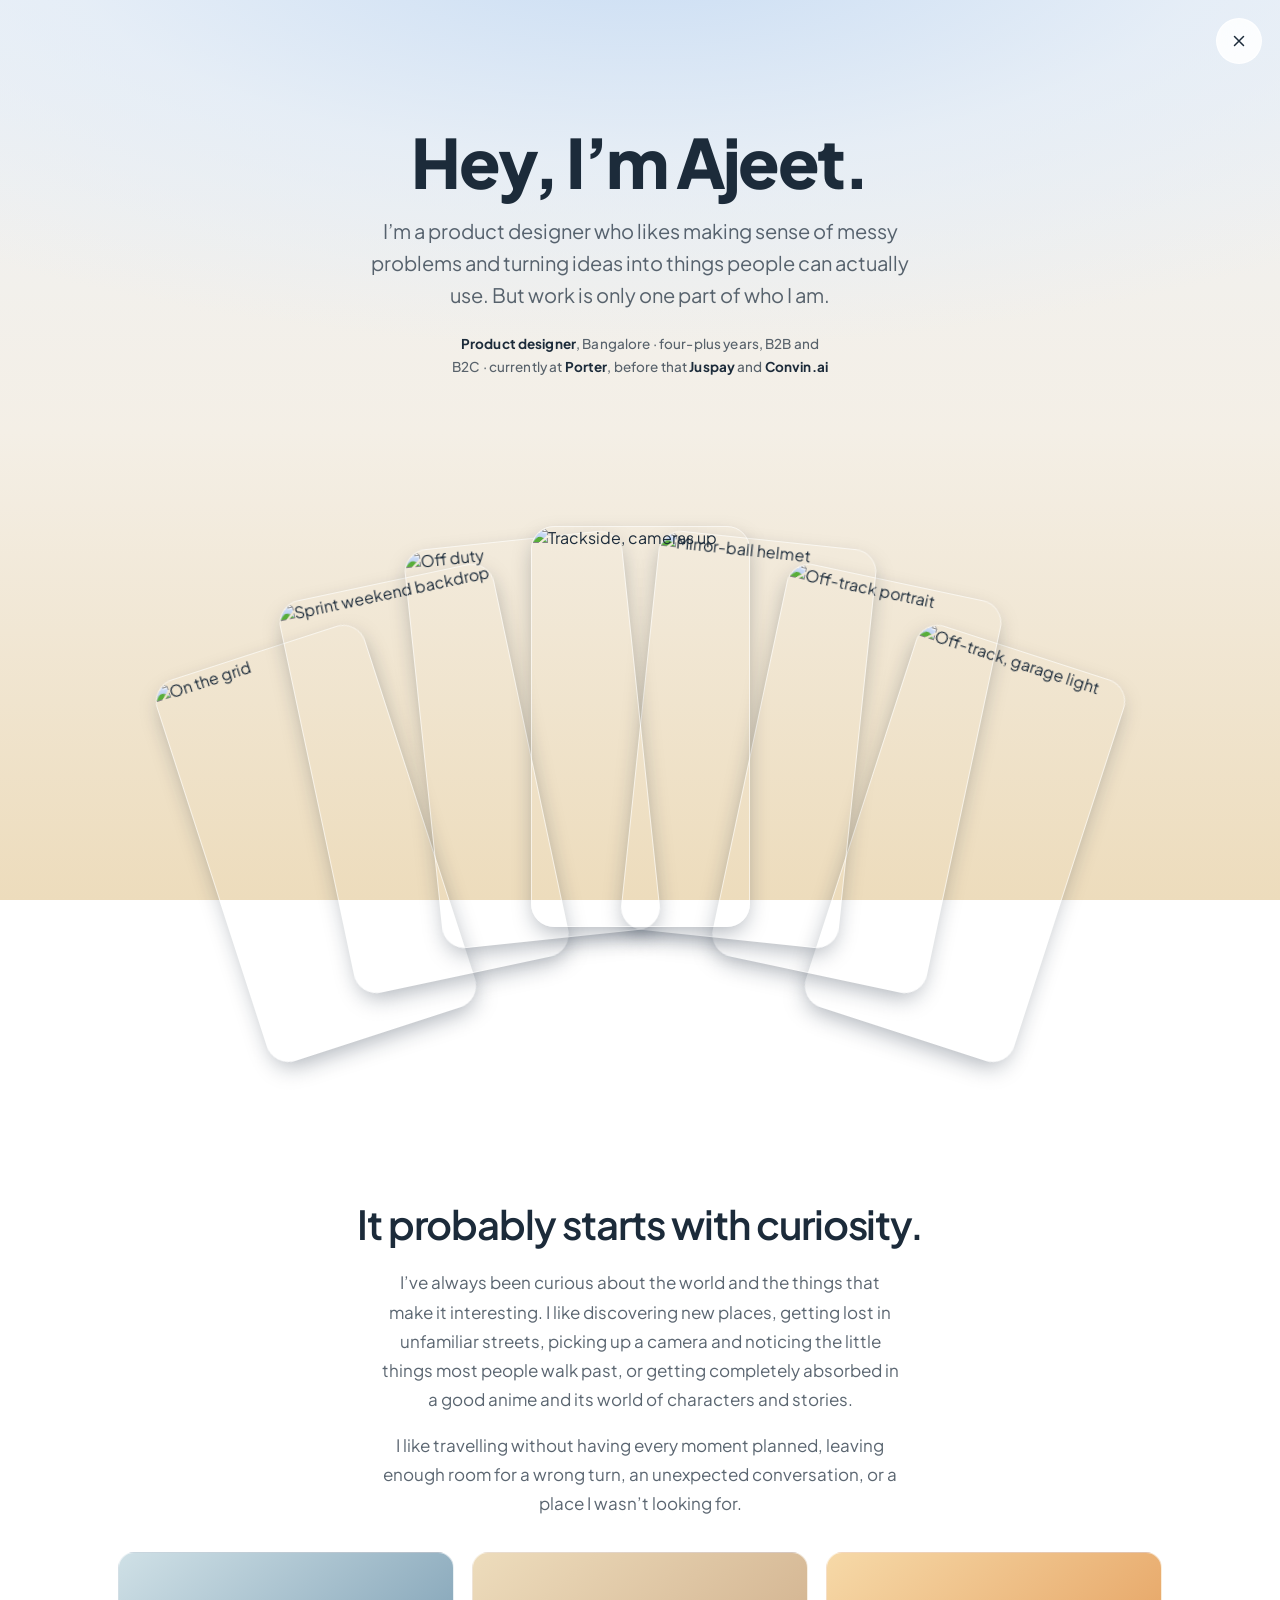
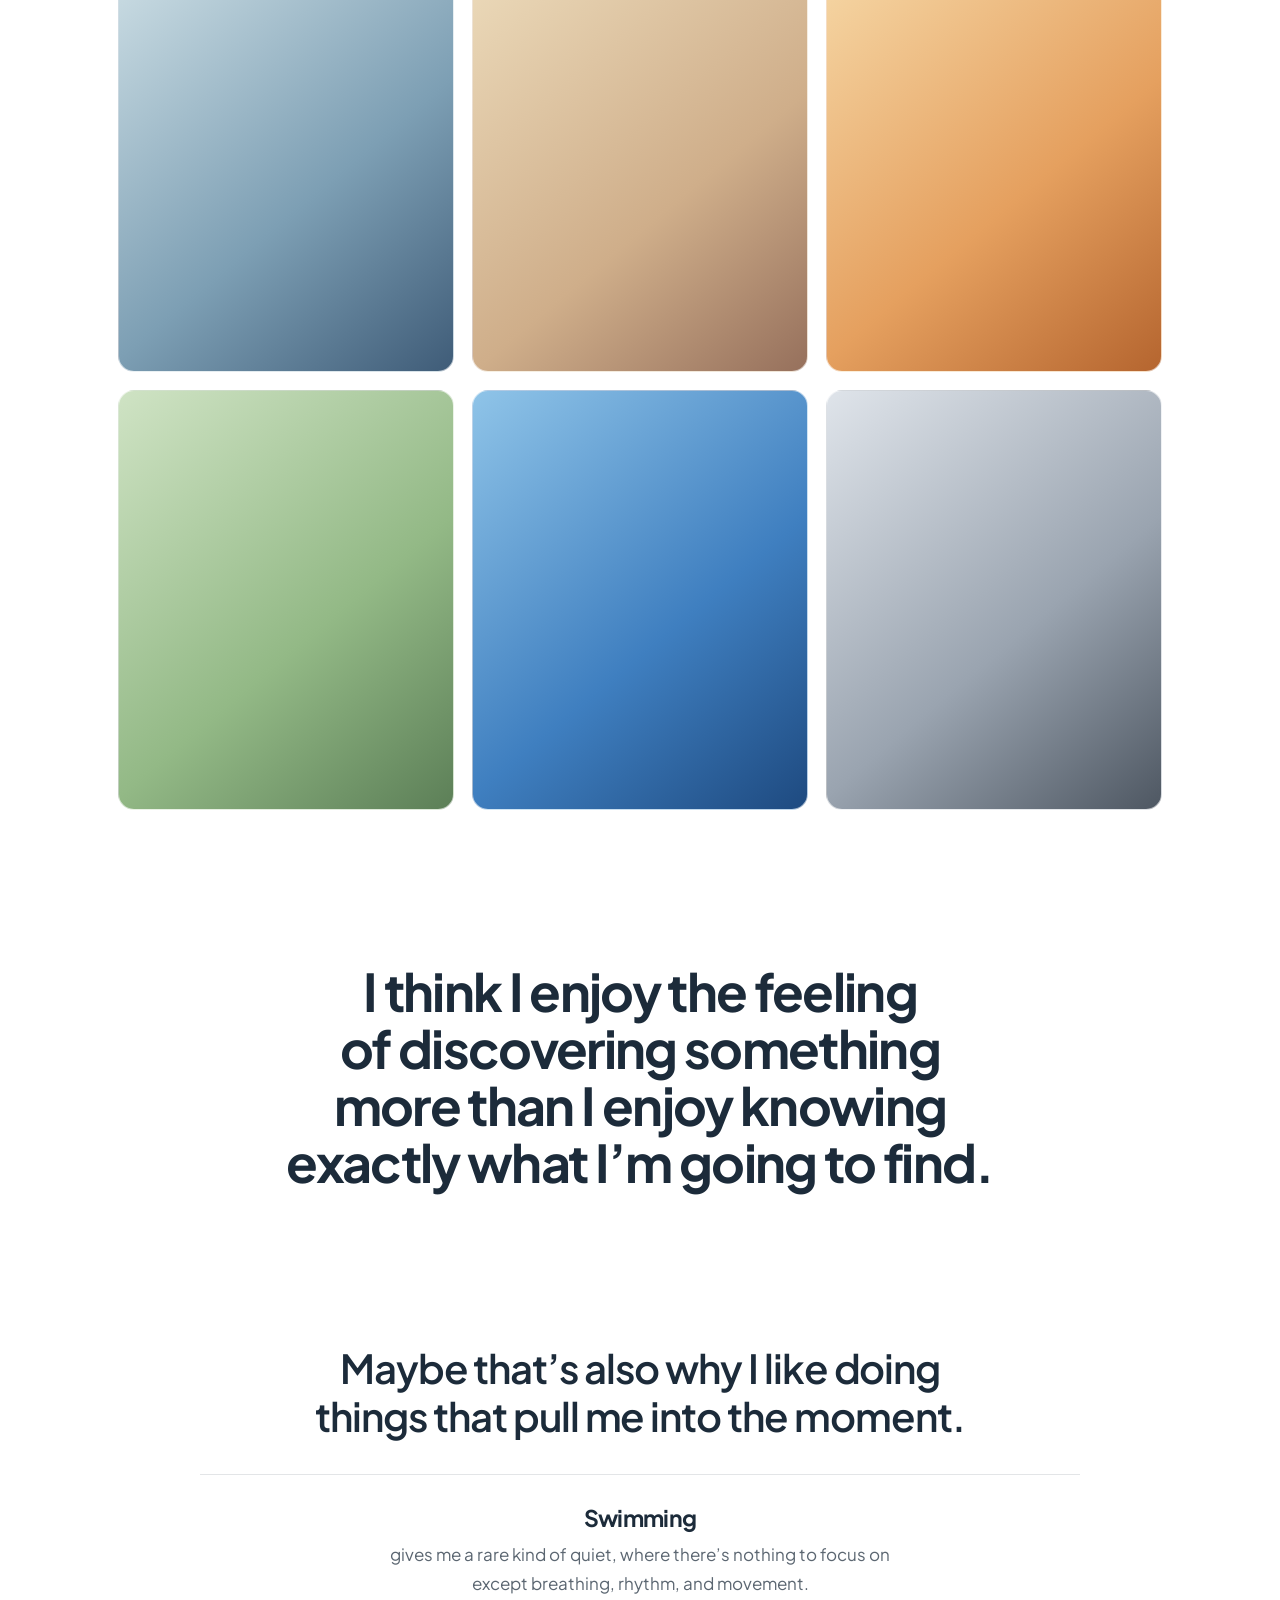
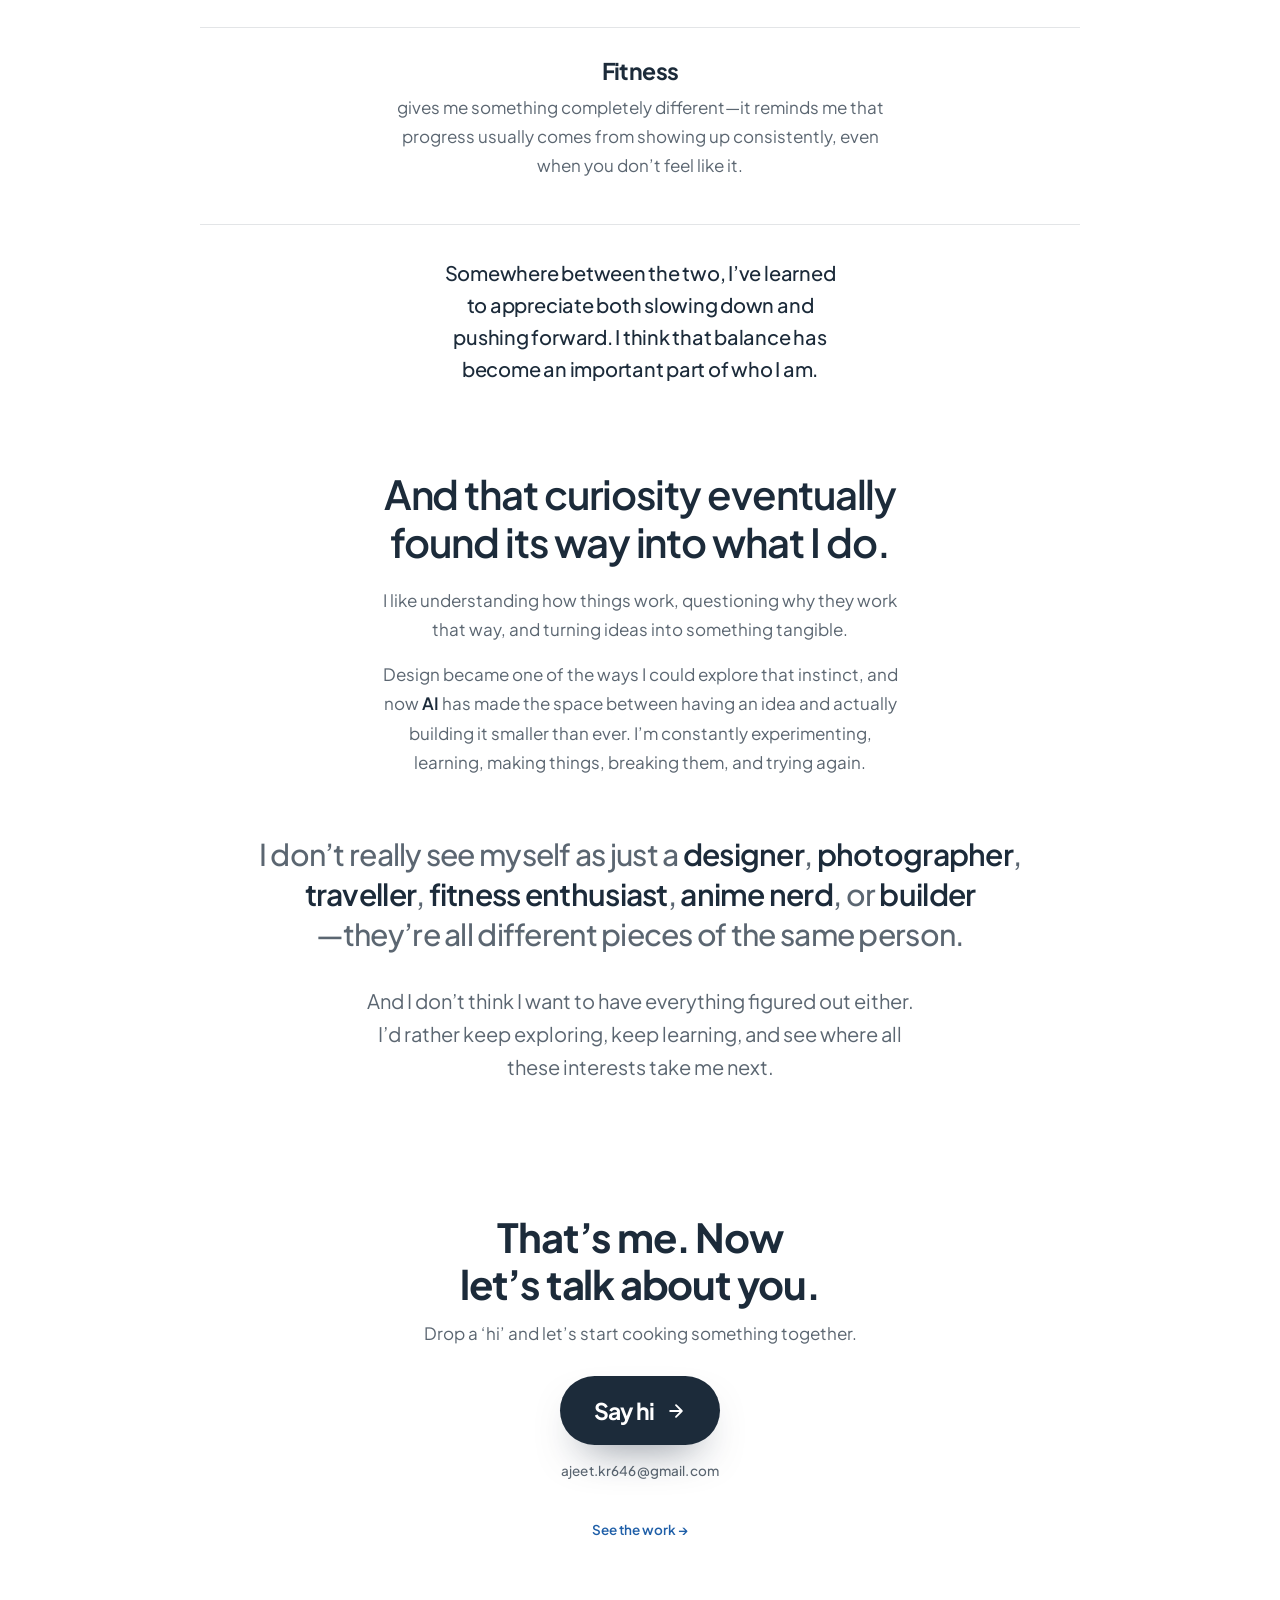
==== commit 835ae3b8: "Jakarta Sans replaces Sora sitewide, and the hero speaks in Instrument Serif Hey, I'm Ajeet stays bo" ====
--- a/about.html
+++ b/about.html
@@ -10,10 +10,11 @@
 <link rel="apple-touch-icon" href="images/apple-touch-icon.png">
 <link rel="preconnect" href="https://fonts.googleapis.com">
 <link rel="preconnect" href="https://fonts.gstatic.com" crossorigin>
-<link rel="stylesheet" href="https://fonts.googleapis.com/css2?family=Sora:wght@400;500;600;700;800&display=swap">
+<link rel="stylesheet" href="https://fonts.googleapis.com/css2?family=Instrument+Serif:ital@0;1&family=Plus+Jakarta+Sans:ital,wght@0,200..800;1,200..800&display=swap">
 <style>
   :root {
-    --font: 'Sora', -apple-system, sans-serif;
+    --font: 'Plus Jakarta Sans', -apple-system, sans-serif;
+    --font-serif: 'Instrument Serif', Georgia, 'Times New Roman', serif;
     --ink-dark: #1c2b3a;
     --ink-soft: rgba(28, 43, 58, 0.72);
     --accent: #2f7fd4;
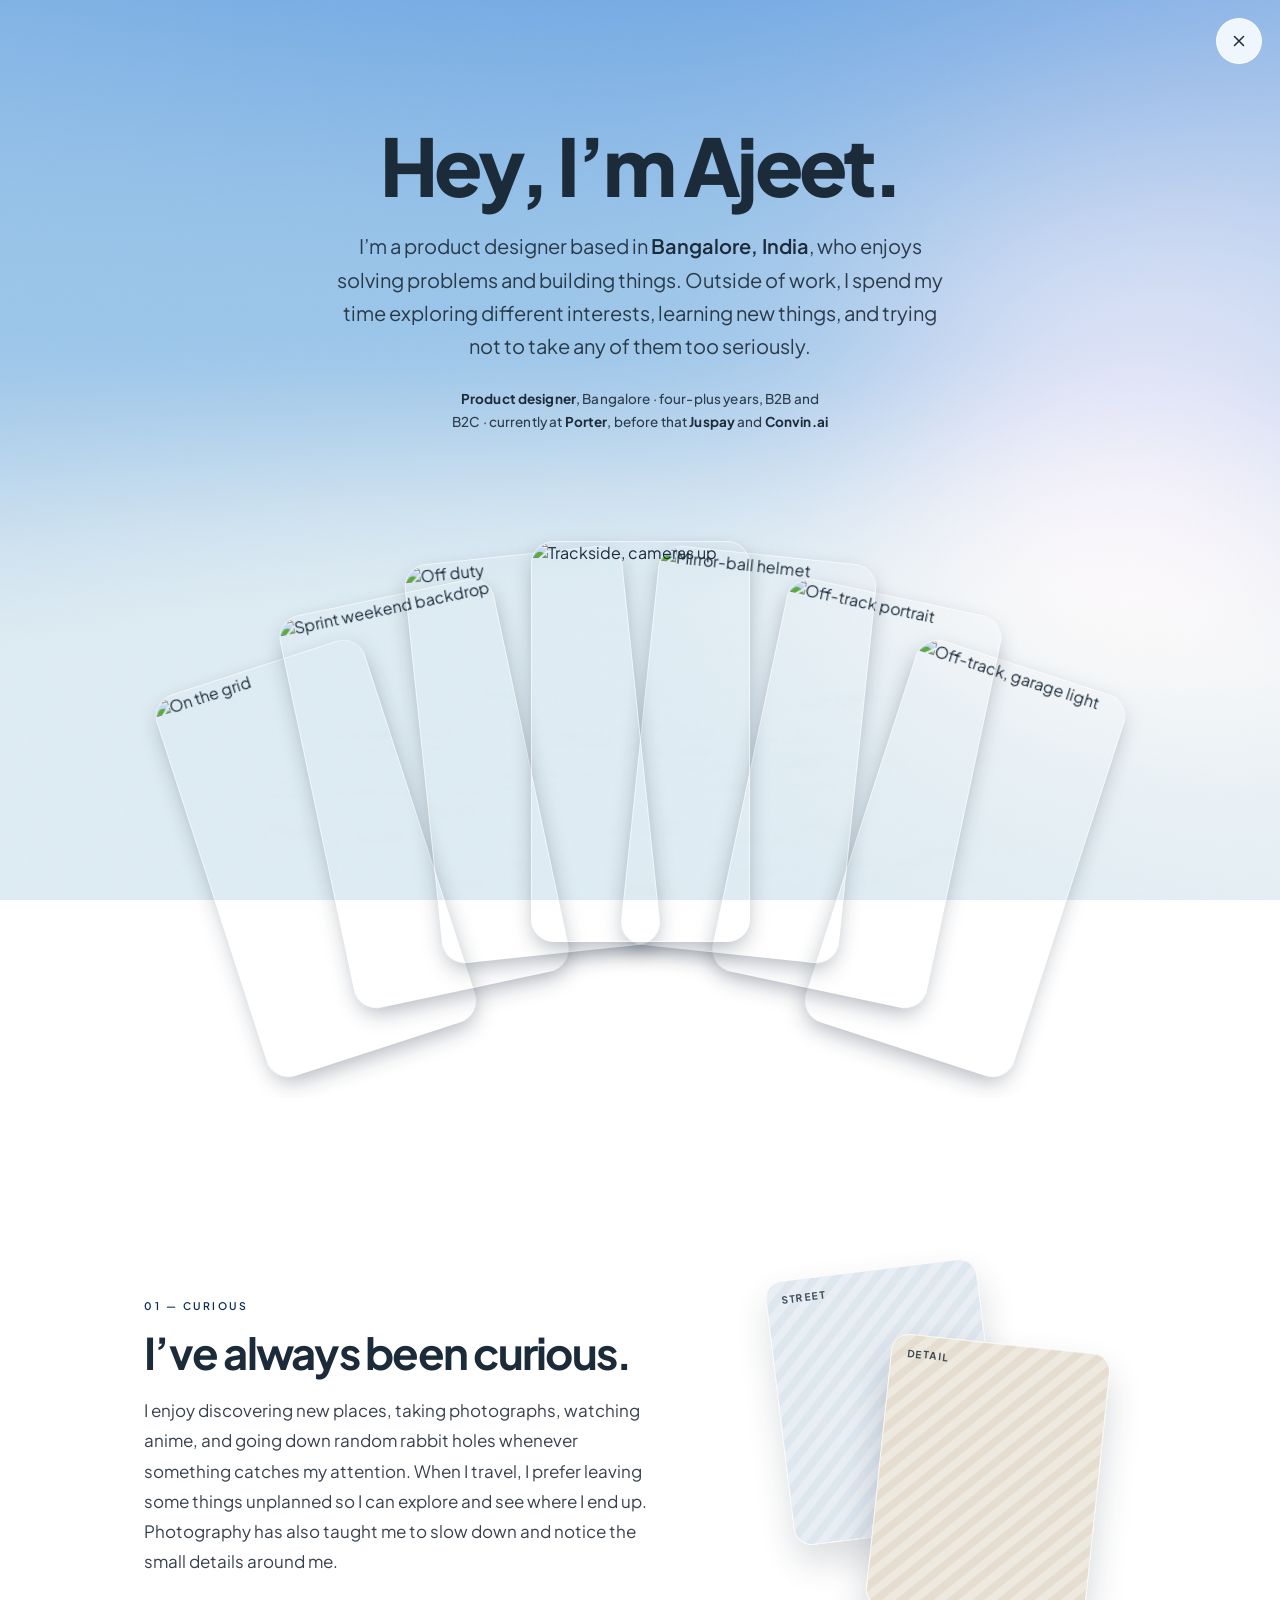
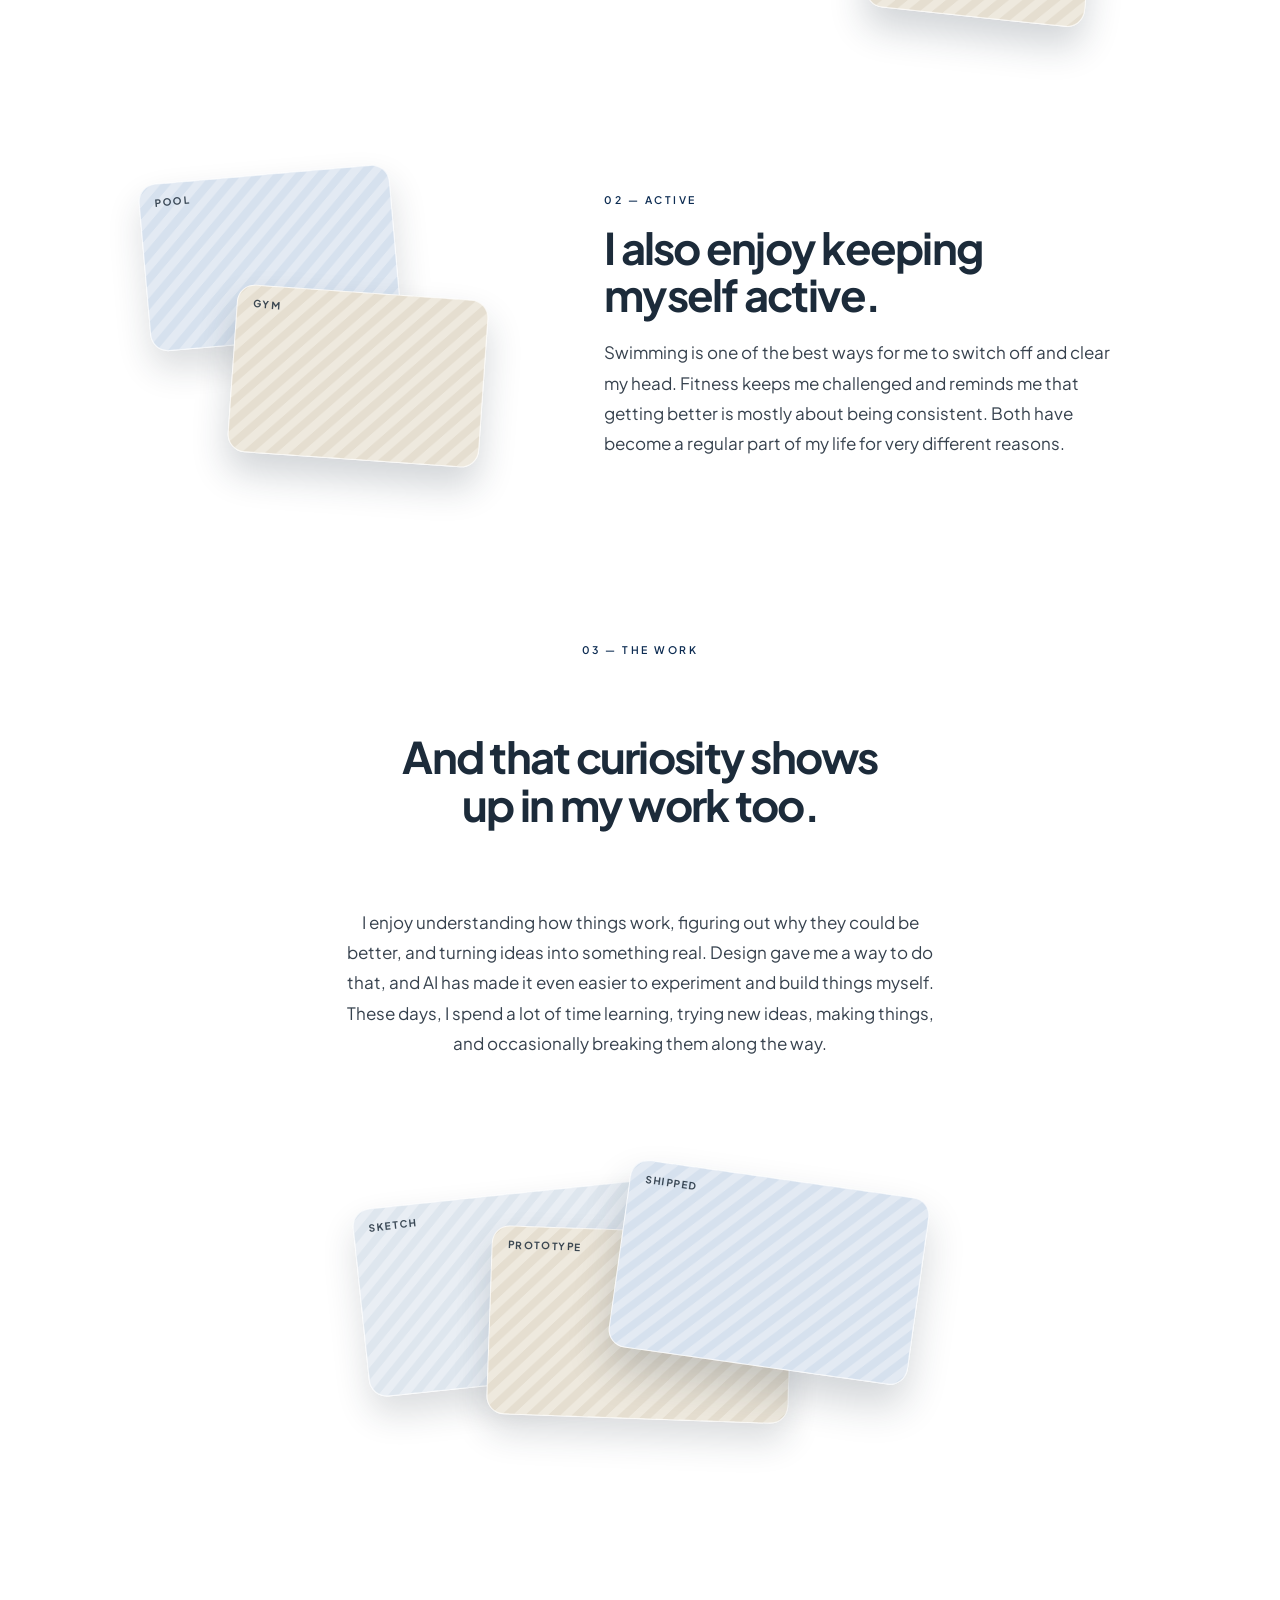
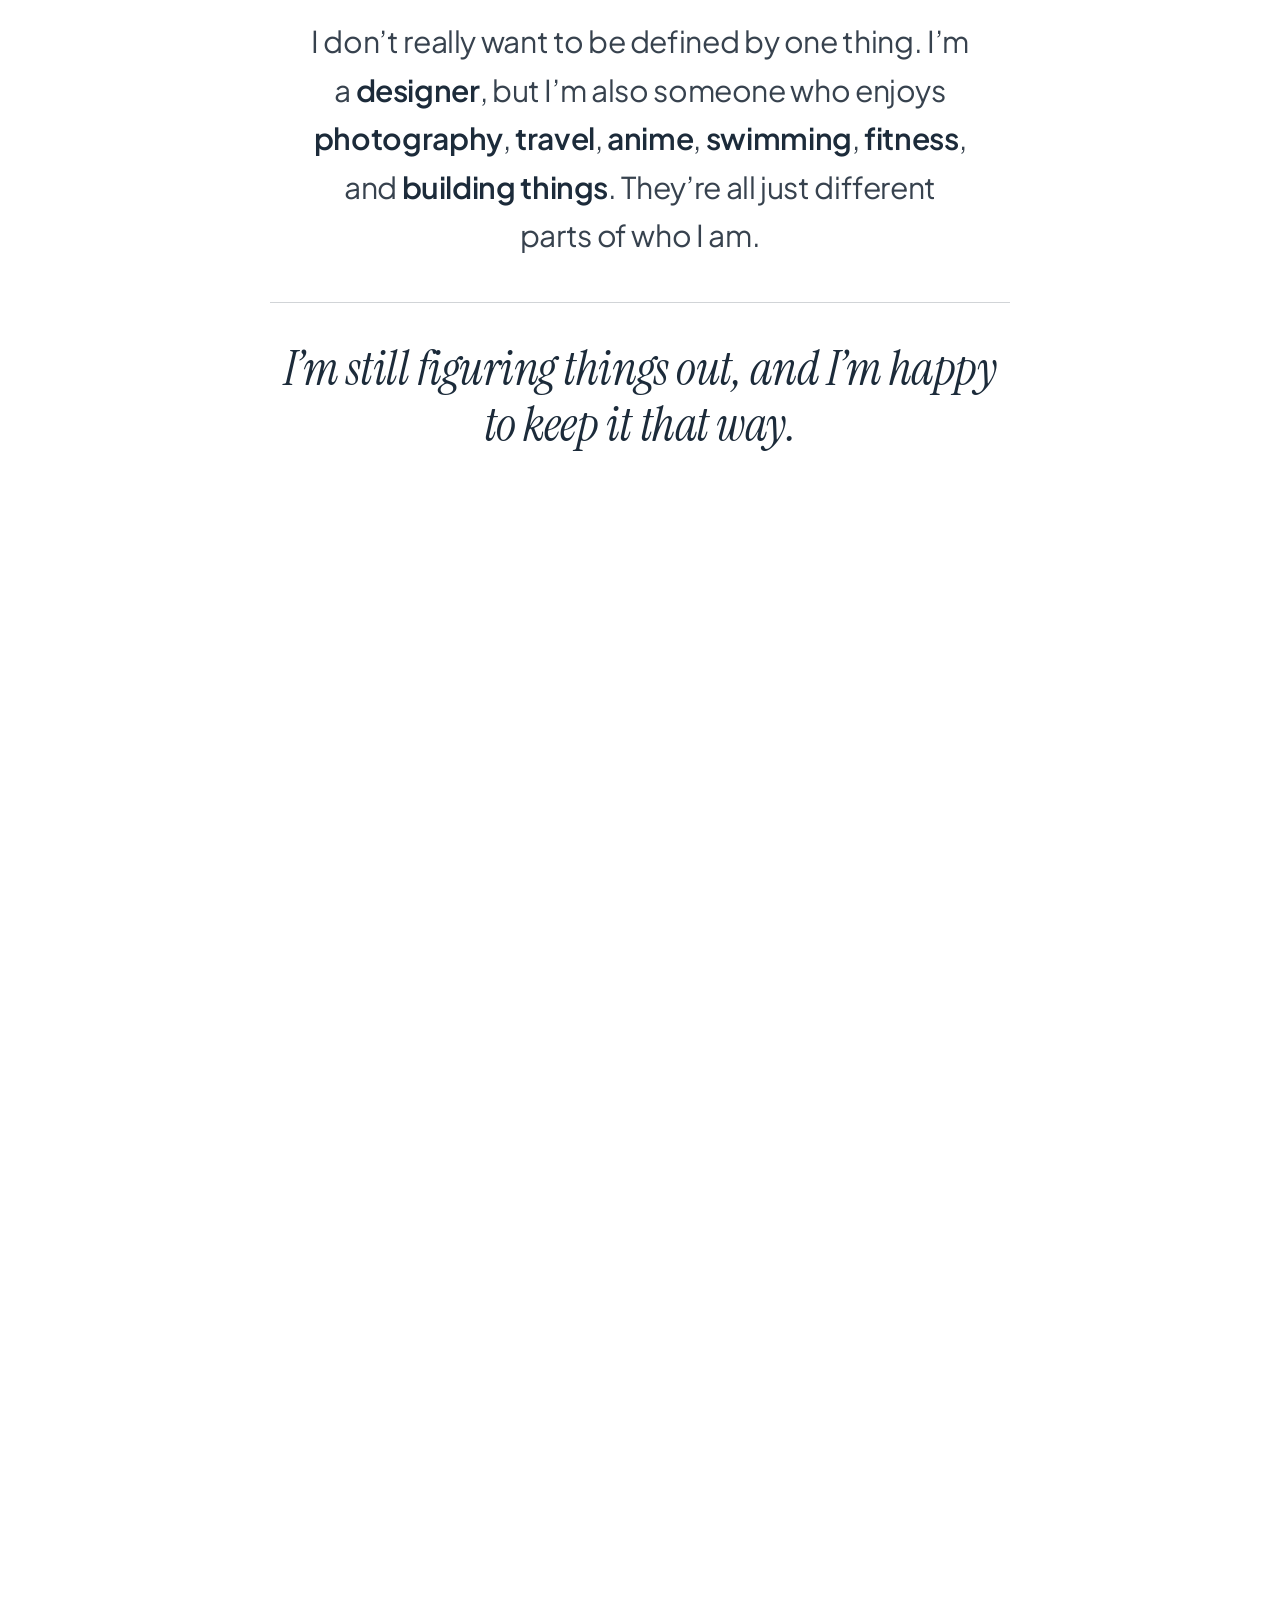
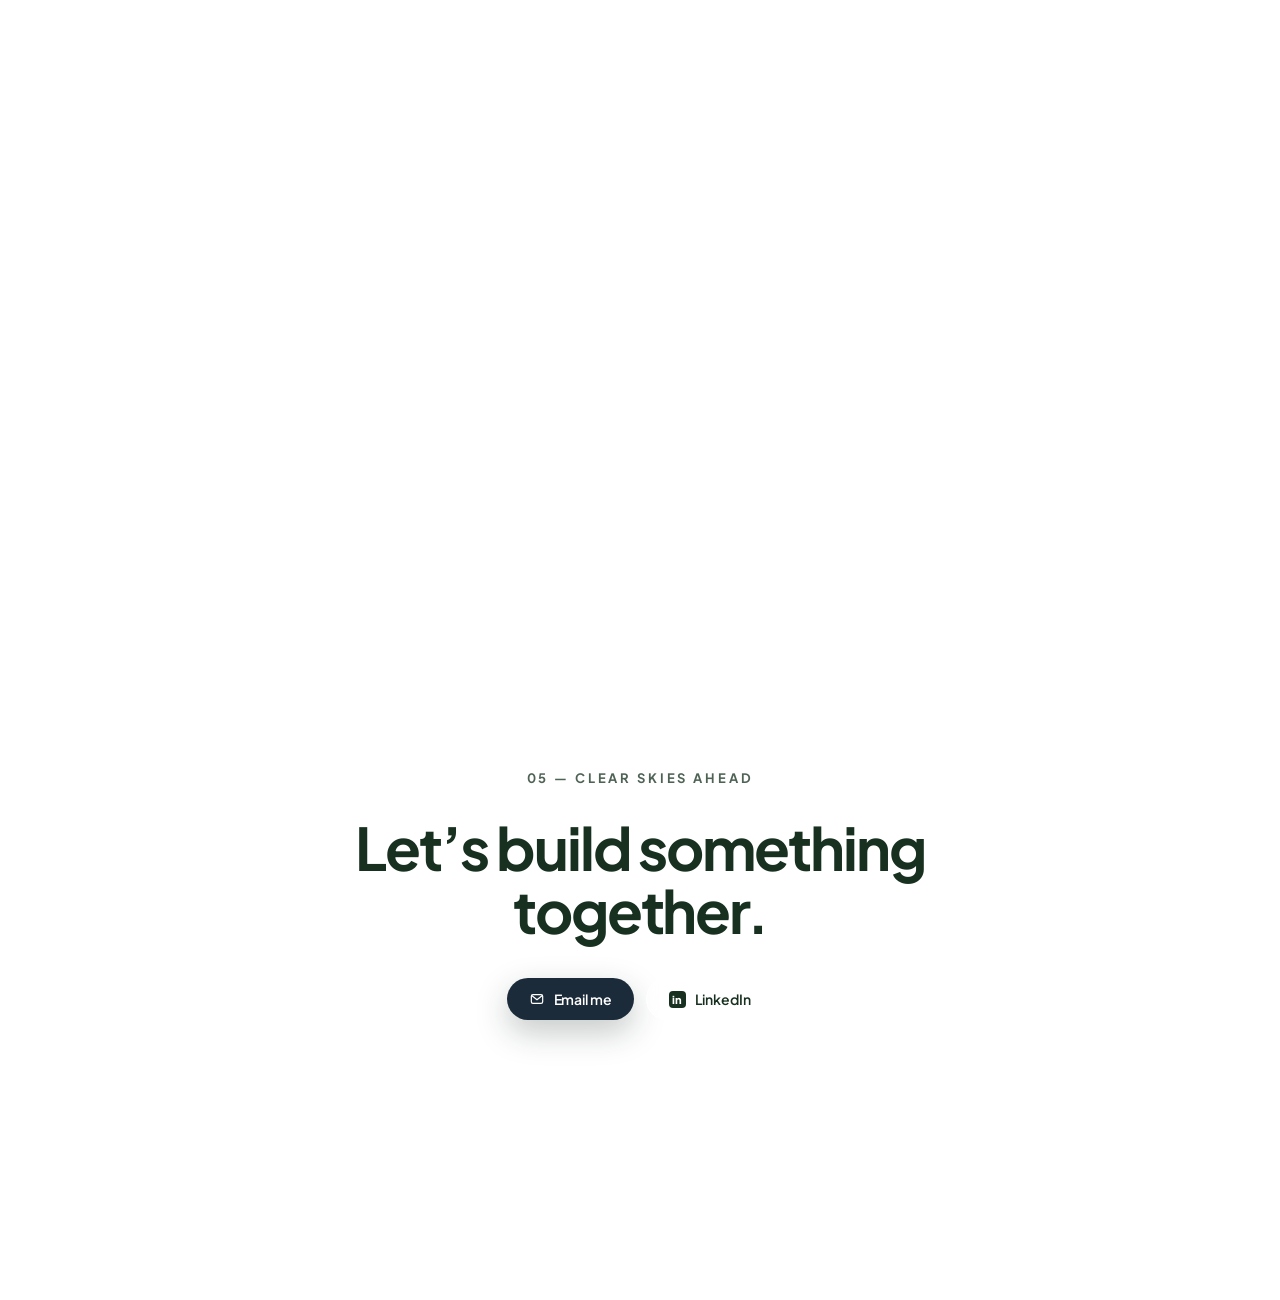
==== commit 435dafea: "About page: scroll-descent rewrite on its own sky engine Adds js/about-sky.js (a fork of sky.js) and" ====
--- a/about.html
+++ b/about.html
@@ -1,10 +1,10 @@
 <!DOCTYPE html>
-<html lang="en">
+<html lang="en" class="sky-booting">
 <head>
 <meta charset="utf-8">
 <meta name="viewport" content="width=device-width, initial-scale=1">
 <title>About — Ajeet</title>
-<meta name="description" content="Ajeet — product designer in Bangalore. Curiosity, travel, photography, swimming, anime, and the way all of it feeds back into the work.">
+<meta name="description" content="Ajeet — product designer in Bangalore. Curiosity, travel, photography, swimming, fitness, and the way all of it feeds back into the work.">
 <link rel="icon" type="image/svg+xml" href="favicon.svg">
 <link rel="icon" type="image/png" sizes="32x32" href="images/favicon-32.png">
 <link rel="apple-touch-icon" href="images/apple-touch-icon.png">
@@ -15,170 +15,211 @@
   :root {
     --font: 'Plus Jakarta Sans', -apple-system, sans-serif;
     --font-serif: 'Instrument Serif', Georgia, 'Times New Roman', serif;
+
+    /* Ink for the SKY half of the page — which now opens BLUE and only turns
+       to cream and peach on the way down, and that changes what these can be.
+
+       A daylight blue sits around 0.30 relative luminance: the awkward middle.
+       Dark type on it tops out near 5:1 no matter how dark the type gets, so
+       there is no room underneath for a second, LIGHTER ink. At the 0.74 this
+       page carried while its background was cream, the lede and every body
+       paragraph measured 3.3:1 over the opening sky — the only contrast
+       failure on the page, and on its first screen.
+
+       0.86 measures 4.9:1 on the opening blue and 8.6:1 over the meadow. The
+       consequence is deliberate and worth naming: colour is no longer carrying
+       hierarchy here. `soft` and `dark` are a hair apart now, and the
+       separation between a heading and the prose under it is done entirely by
+       SIZE and WEIGHT — which is how it should have been carried at these
+       sizes anyway. */
     --ink-dark: #1c2b3a;
-    --ink-soft: rgba(28, 43, 58, 0.72);
+    --ink-soft: rgba(22, 35, 49, 0.86);
+
+    /* Ink for the MEADOW half. Borrowed verbatim from index.html's contact
+       scene, because it IS index.html's contact scene — the two pages land in
+       the same grass under the same light, so they cannot be ranging over two
+       different greens. */
+    --meadow-ink: #17301f;
+    --meadow-soft: rgba(23, 48, 31, 0.76);
+
     --accent: #2f7fd4;
-    /* #2f7fd4 is 3.05:1 on the sand end of the background — fine as an outline
-       or a rule, too light to be read as text. This is the same blue taken down
-       to 4.79:1 so a label can use it. */
-    --accent-text: #1f5fa8;
-    --sand: #eddcbc;
-
-    /* ── type scale ──────────────────────────────────────────────────────────
-       Every size on the page came from its own clamp() before this, so curves
-       crossed and landed on 17 distinct sizes — eight of them inside a 4px band
-       at tablet width, plus 54/52, 22/21 and 18/17 pairs that no reader could
-       tell apart. Eight steps now, each at least ~1.15x its neighbour where the
-       roles sit next to each other.
-
-       The bottom two converge on small screens on purpose: below ~15px there is
-       no room left for size to carry meaning, so meta separates from body by
-       weight and tracking instead. */
-    --t-display: clamp(40px, 5.4vw, 68px);   /* h1                            */
-    --t-xxl:     clamp(30px, 4.2vw, 52px);   /* pull quote, closing h2        */
-    --t-xl:      clamp(24px, 3.3vw, 40px);   /* section h2, the big stat      */
-    --t-lg:      clamp(20px, 2.5vw, 30px);   /* principle headings            */
-    --t-md:      clamp(17px, 1.9vw, 23px);   /* h3, company name, mail CTA    */
-    --t-lead:    clamp(16px, 1.7vw, 20px);   /* ledes and interest tags       */
-    --t-body:    clamp(14.5px, 1.45vw, 17px);/* paragraphs                    */
-    --t-meta:    clamp(13px, 1.1vw, 13.5px); /* credentials line, captions    */
-
-    /* ONE measure. The page carried five (720 / 803 / 860 / 871 / 1000), which
-       is why nothing read as ranked: every block was a wide centred column of
-       almost the same width, so none of them could be the exception. Every
-       block hangs off this now. The pull quote is the only thing allowed to
-       leave it, which is what makes it the peak. */
-    /* TWO widths, both flush to the same left edge. One measure for everything
-       was the fix for five CENTRED measures, but it overcorrected: every block
-       exactly 720px wide is its own monotony, and prose and display type do not
-       want the same width. The spine is the LEFT edge — how far right a block
-       runs is now a decision. Display type and the rail get --measure-wide;
-       running prose is capped at --measure, which is where 17px Sora lands
-       around 55 characters. */
-    /* 520, not 560. Centred text has no fixed left edge to return to, so the
-       eye has to re-find the start of every line — the comfortable measure is
-       shorter than it is flush-left. ~63 characters here against the ~70 that
-       reads fine when the lines all start in the same place. */
-    --measure:      520px;   /* running prose — ~63 characters, centred      */
-    --measure-wide: 880px;   /* headings, the rail, the closing statement    */
-
-    /* NOTE ON `ch`: do not size measure in ch on this page. `1ch` is the width
-       of the ZERO glyph, and Sora's zero is about 1.5x its average lowercase
-       character — so `max-width: 54ch` delivered ~80 real characters, not 54.
-       Every cap here was set in ch and every one of them ran long: body 80,
-       coda 80, resolve 79, credentials 89, against a 75 ceiling. Measured by
-       walking Ranges over the rendered text, not computed from the box. All
-       caps are px now, chosen from that character count. */
-  }
-
-  /* The page draws its own focus ring everywhere, not just on the deck: a
-     keyboard user landing on the close button or the mail link was getting the
-     browser's default outline, which belongs to no design system on the page. */
+    /* The focus ring only — never text. It is 3.05:1 on the warm end of the
+       sky, which is fine for a 2px outline and nowhere near enough for a word.
+
+       `--accent-text` was #1f5fa8, chosen against a cream page where it
+       measured 4.79:1. Over the opening BLUE it collapses to 2.15:1 — a mid
+       blue label on a mid blue sky, which is the worst thing on the page and
+       the least obvious, because it still looks like a considered colour.
+       Taken down to a deep navy that clears 4.5:1 on the blue and still reads
+       as a blue accent next to the near-black ink beside it. */
+    --accent-text: #0d2c52;
+
+    /* ── type scale ────────────────────────────────────────────────────────
+       Eight steps, each at least ~1.15x its neighbour where the roles sit next
+       to each other. The bottom two converge on small screens on purpose:
+       below ~15px there is no room left for size to carry meaning, so meta
+       separates from body by weight and tracking instead. */
+    --t-display: clamp(42px, 6.2vw, 82px);   /* h1                           */
+    --t-xxl:     clamp(30px, 4.0vw, 48px);   /* the closing serif line       */
+    --t-xl:      clamp(27px, 3.4vw, 46px);   /* section h2                   */
+    --t-lg:      clamp(21px, 2.4vw, 30px);   /* the closing statement        */
+    --t-lead:    clamp(16px, 1.6vw, 20px);   /* ledes                        */
+    --t-body:    clamp(15px, 1.4vw, 17px);   /* paragraphs                   */
+    --t-meta:    clamp(13px, 1.1vw, 13.5px); /* credentials, back link       */
+
+    /* Two widths. Display type and running prose do not want the same measure:
+       a heading may take the full column, a paragraph may not. That difference
+       IS the structure — it is what a heading and a paragraph look like when
+       the page knows which is which. 520 lands 17px Jakarta at ~63 characters,
+       which is the comfortable measure for CENTRED text (shorter than the ~70
+       that reads fine when every line starts on the same left edge). */
+    --measure:      520px;
+    --measure-wide: 900px;
+    --page:        1120px;
+  }
+
+  * { box-sizing: border-box; }
+  html { scroll-behavior: smooth; }
+
+  /* The page draws its own focus ring everywhere: a keyboard user landing on
+     the close button, the deck or the mail link was otherwise getting the
+     browser's default outline, which belongs to no design system here. */
   a:focus-visible, button:focus-visible, [tabindex]:focus-visible {
     outline: 2px solid var(--accent); outline-offset: 3px; border-radius: 6px;
   }
-  * { box-sizing: border-box; }
-  html { scroll-behavior: smooth; }
-  /* The journey's arc, held still: cool sky overhead falling into the warm
-     cloud-sea underfoot. Fixed, so the page moves through it while scrolling. */
+
   body {
     margin: 0; font-family: var(--font); color: var(--ink-dark);
     -webkit-font-smoothing: antialiased; overflow-x: hidden;
-    background:
-      radial-gradient(115% 65% at 50% -8%, #c8dcf3 0%, rgba(226, 236, 247, 0.72) 40%, rgba(240, 240, 240, 0) 72%),
-      linear-gradient(180deg, #eef2f7 0%, #f4efe6 48%, var(--sand) 100%);
+    /* Fallback sky, and only that. The real sky is the WebGL dome behind the
+       page; this gradient is the same three colours the dome's shader opens on
+       (uTop / uMid / uBot of palette row 0), so a browser with no WebGL — or
+       the half-second before the context is up — still shows golden hour
+       rather than a white flash. Fixed, so it cannot scroll out from under. */
+    background: linear-gradient(180deg, #aacfd1 0%, #f0e2ba 52%, #eec092 100%);
     background-attachment: fixed;
-    background-repeat: no-repeat;
   }
   ::selection { background: rgba(47, 127, 212, 0.22); color: var(--ink-dark); }
 
-  /* ── the cross: the only chrome on the page ────────────────────────────── */
+  /* ── the scene layer ─────────────────────────────────────────────────── */
+  #sky-canvas { position: fixed; inset: 0; width: 100%; height: 100%; z-index: 0; }
+  main { position: relative; z-index: 3; }
+
+  /* ── the cross: the only chrome on the page ───────────────────────────── */
   .x-close {
     position: fixed; top: 18px; right: 18px; z-index: 30;
     width: 46px; height: 46px; border-radius: 999px;
     display: grid; place-items: center; color: var(--ink-dark);
-    /* 0.62 let body text ghost through the blur as it scrolled under the button
-       — on a 390px column the text runs right up to it at every scroll position.
-       At 0.86 the glass still reads (the backdrop blur and saturation are doing
-       that work) but what passes behind it is hidden cleanly instead of smeared. */
+    /* 0.86, not 0.62: on a 390px column the body text runs right up to this
+       button at every scroll position, and a live WebGL sky behind it as well.
+       At 0.86 the glass still reads — the blur and saturation do that work —
+       but what passes behind is hidden cleanly instead of smeared. */
     background: rgba(255, 255, 255, 0.86);
-    border: 1px solid rgba(255, 255, 255, 0.72);
+    border: 1px solid rgba(255, 255, 255, 0.9);
     backdrop-filter: blur(12px) saturate(1.4);
     -webkit-backdrop-filter: blur(12px) saturate(1.4);
     /* No shadow. A 1px hairline under a wide diffuse blur is the generated-UI
        tell — commit to one, and for a frosted pill the defined edge IS the
-       material. The border carries a touch more ink now to hold that job on
-       its own over the light gradient and over the deck's photographs. */
-    border-color: rgba(255, 255, 255, 0.9);
+       material. */
     transition: transform .35s cubic-bezier(.2,.9,.25,1), background .25s ease;
   }
   .x-close:hover { background: #fff; transform: rotate(90deg); }
   .x-close svg { width: 18px; height: 18px; }
 
-  /* This gap is now the only thing separating one section from the next, so it
-     has to do the work the 56px of panel padding plus the plate edge used to do
-     between them — hence the jump from 32 to ~104. */
-  /* One gap repeated eight times gave every block equal weight — spacing that
-     encodes nothing. The gap is the TIGHT interval now, and blocks that need
-     separation buy it with their own margin. What that buys: the closer stays
-     tight to the section it concludes (it reads as that passage's payoff rather
-     than a ninth floating block), while the pull quote gets air on both sides
-     that nothing else on the page gets. */
-  .page { display: flex; flex-direction: column; align-items: center; padding: 11vh 5vw 12vh; gap: clamp(40px, 4.4vw, 64px); }
-  .panel { margin-top: clamp(14px, 2.2vw, 38px); }
-  .quote { margin: clamp(26px, 3.8vw, 60px) 0; }
-  /* the section after the quote must not add its own margin on top of the
-     quote's, or the peak sits off-centre in its own silence — 118px of air
-     before it and 150px after */
-  .quote + .panel { margin-top: 0; }
-  .foot  { margin-top: clamp(22px, 3vw, 46px); }
-
-  /* ── hero ──────────────────────────────────────────────────────────────── */
-  /* Left, not centred. Six of the page's nine blocks used to be centred, which
-     is the same as none of them being centred: with no fixed left edge for the
-     eye to return to, nothing can read as exceptional. The page has one spine
-     now and the pull quote is the only element that leaves it. */
-  /* Centred, per Ajeet. The trade is real and worth naming: nothing can be
-     exceptional by ALIGNMENT any more — the pull quote used to be the only
-     centred block on the page, which is what made it read as the peak. It has
-     to earn that on size, weight, isolation and its own entrance instead, so
-     the air around it and its 52px/700 are now load-bearing rather than
-     decorative. Everything below hangs off ONE centreline the way it used to
-     hang off one left edge; a centred page still needs a single axis. */
-  .head { padding: 3vh 0 1vh; }
+  /* ── the column ──────────────────────────────────────────────────────── */
+  .page {
+    display: flex; flex-direction: column; align-items: center;
+    width: 100%; max-width: var(--page); margin: 0 auto;
+    padding: 12vh 5vw 0;
+  }
+  /* The meadow footer leaves the reading column. Everything above it is
+     writing and belongs inside 1120px; the footer is a SCENE, and index.html
+     centres the same block on the whole viewport, so it is bled here to
+     compose identically.
+
+     `align-self` and a width, with NO negative margin: the usual
+     `margin-left: calc(50% - 50vw)` bleed assumes a block in normal flow. As
+     a flex child of a centring column the item is ALREADY centred at 100vw,
+     and the margin then shifts it a second time — which is how an earlier cut
+     of this put the whole finale ~230px left of the page's axis. */
+  .meadow { align-self: center; width: 100vw; }
+  .head, .panel { width: 100%; }
+
+  /* ── the opening: empty sky, nothing but the sentence ─────────────────── */
+  .head { text-align: center; padding: 2vh 0 0; }
   .head h1 {
-    font-size: var(--t-display); font-weight: 800; letter-spacing: -0.04em;
-    line-height: 1.04; margin: 0 0 18px;
-  }
-  .head .lede { font-size: var(--t-lead); color: var(--ink-soft); line-height: 1.6; margin: 0 auto; max-width: 560px; text-wrap: pretty; }
-  /* Credentials, demoted but scannable. `.sub` used to sit between this and the
-     lede — three consecutive grey paragraphs, 83 words, before the page had said
-     anything. It is gone; this stays because it is the only place the page
-     carries role, city and employers, and those were previously its SMALLEST
-     type. Still meta size, because this is metadata and not prose, but the four
-     proper nouns come up to full ink so the line can be taken in one pass.
-     Deliberately after the h1 and the sentence, never above them as an eyebrow. */
+    font-size: var(--t-display); font-weight: 800; letter-spacing: -0.048em;
+    line-height: 1.0; margin: 0 0 24px;
+  }
+  /* 400, not the 300 carried over from the reference. Jakarta's 300 is a
+     genuinely thin face, and it was being asked to hold up over a live sky
+     rather than the flat cream page the reference sets it on — thin strokes
+     are the first thing a moving background eats. */
+  .head .lede {
+    font-size: var(--t-lead); font-weight: 400; line-height: 1.66;
+    color: var(--ink-soft); margin: 0 auto; max-width: 620px; text-wrap: pretty;
+  }
+  .head .lede b { font-weight: 600; color: var(--ink-dark); }
+  /* Credentials: metadata, not prose, so it sits BELOW the sentence rather
+     than above it as an eyebrow — but the four proper nouns come up to full
+     ink so the line can be taken in one pass. This is the only place the page
+     carries role, city and employers. */
   .head .creds {
-    margin: 22px auto 0; max-width: 470px; text-wrap: balance;
+    margin: 26px auto 0; max-width: 480px; text-wrap: balance;
     font-size: var(--t-meta); font-weight: 500; line-height: 1.7;
     letter-spacing: 0.01em; color: var(--ink-soft);
   }
   .head .creds b { font-weight: 700; color: var(--ink-dark); }
 
   /* ── deck: lands as a stack, holds, then fans open ─────────────────────
-     Geometry all derives from --cw. The fan itself is painted frame-by-frame
-     in JS; CSS only owns the settle once the reveal has handed over. */
+     The one element carried over unchanged from the previous build, and the
+     reason this page does not use the reference's static five-card arc: that
+     arc is a picture of a deck, this one is a deck. Geometry all derives from
+     --cw; the fan itself is painted frame-by-frame in JS, and CSS only owns
+     the settle once the reveal has handed over. */
   .deck {
-    --cw: clamp(118px, 17.1vw, 268px);
+    /* `min(17.1vw, 28vh)`, not `17.1vw`. Card size drove the deck's height but
+       was measured only against viewport WIDTH, so on a short wide window —
+       1358x711, a laptop with the browser chrome open — the deck came out
+       680px tall in a 711px viewport: 96% of the screen. There is no scroll
+       position that shows all of it, so the top cards were always cut by the
+       window edge, which reads as a broken layout rather than as scrolling.
+
+       Capped against height as well, the deck can never exceed ~77vh. The vh
+       term only wins on short viewports: at 1440x900 and on every phone the
+       vw term is still smaller, so those sizes render exactly as before. */
+    --cw: clamp(118px, min(17.1vw, 28vh), 268px);
     --ch: calc(var(--cw) / 0.546);
     --card-r: calc(var(--cw) * 0.105);
     --deck-ease: cubic-bezier(.16, 1, .3, 1);
     --deck-dur: 640ms;
     position: relative;
-    width: min(100%, 1180px);
-    height: calc(var(--ch) * 1.6);
-    margin: clamp(2px, 1vw, 14px) 0 clamp(6px, 1.4vw, 20px);
-    overflow: hidden;              /* outer cards bleed off on narrow screens */
+    /* Wide enough for the fan's real footprint. The cards are ROTATED — the
+       outermost sit at 18 degrees — and a rotated rectangle's bounding box is
+       much wider than the card: 4.48x the card width across the whole fan,
+       against the 3.96x the untilted geometry suggests. Inside the 1120px
+       reading column that left ~976px for a 1103px fan, so the two end cards
+       were sliced down their outside edges at every desktop width. This leaves
+       the column deliberately — the deck is a band of pictures, not a
+       paragraph — and `align-self` centres it without the negative margin that
+       double-shifts a flex child. */
+    align-self: center;
+    width: min(100vw - 40px, 1240px);
+    /* 1.54, down from 1.6, and the exact figure is derived rather than
+       eyeballed. The binding constraint is the OUTERMOST card, which sits at
+       18 degrees — a rotated rectangle's bounding box is taller than the card
+       itself, (cw*sin18 + ch*cos18) / 2 = 0.56ch as a half-height against the
+       0.5ch an untilted card would need. Add the fan's own drop of 0.29ch at
+       that seat and the box has to clear 1.52ch.
+
+       1.56, not the 1.52 that geometry alone asks for, because HOVER moves the
+       cards too: pointing at one pushes every other away from it, and the
+       push adds up to 9px of extra drop on the seat furthest from the cursor.
+       At 1.54 that was enough to shave the outer card's bottom corner the
+       moment you reached for the middle of the deck. */
+    height: calc(var(--ch) * 1.56);
+    margin: clamp(16px, 3vw, 40px) 0 clamp(6px, 1.4vw, 20px);
+    overflow: hidden;              /* the fan still bleeds off below ~1240px */
     touch-action: pan-y;           /* horizontal drag, vertical scroll */
     -webkit-user-select: none; user-select: none;
   }
@@ -186,7 +227,12 @@
   .deck.grabbing { cursor: grabbing; }
   .deck:focus-visible { outline: 2px solid var(--accent); outline-offset: 4px; border-radius: 20px; }
   .card {
-    position: absolute; left: 50%; top: 42%;
+    /* 43% of the 1.56x box above. Not independent of that number: together
+       they put the centre card's top edge at 0.171ch — clear of the hover lift
+       (0.073ch) and the hover scale's own growth (0.037ch) — while leaving
+       0.038ch under the outermost card's rotated bottom corner, which is what
+       absorbs the hover push. Change the height and re-derive this with it. */
+    position: absolute; left: 50%; top: 43%;
     width: var(--cw); height: var(--ch);
     margin-left: calc(var(--cw) / -2);
     margin-top: calc(var(--ch) / -2);
@@ -209,282 +255,219 @@
     letter-spacing: 0.18em; text-transform: uppercase; color: rgba(255, 255, 255, 0.85);
   }
 
-  /* ── sections: on the surface, not on plates ───────────────────────────────
-     The quote and the passage after it were always staged straight onto the
-     gradient — the notes below them call the alternative a "headless box" — and
-     they read as the best-composed part of the page. Six frosted plates were
-     hiding that same background behind them and turning the page into a stack
-     of containers, one of which held another container.
-
-     What separated the sections was the plate edge; what separates them now is
-     the gap in .page and the hairline rules .tl and .princ were already built
-     on. Nothing else changes: no copy, no order, no internal layout.
-
-     Width drops 900 → 720 because the padding went with the plate. The panel's
-     inner measure was ~788px, which ran body copy past the 75ch ceiling once
-     the box stopped visually holding it; 720 lands it back inside the band. */
-  /* One measure for every section now. The .wide variant went with the
-     restructure: the photo wall was the only thing that wanted more room, and
-     it takes the whole viewport instead — see .bleed. */
-  /* `width: min(94vw, N)` on a flex child of a 5vw-padded column meant the body
-     sections sat a few px OUTSIDE the left edge the header and footer held — the
-     unnameable wrongness of three different left margins. `width:100%` lets the
-     page's own padding be the only gutter, so every block starts on one line. */
-  .head, .panel, .closer, .foot { width: 100%; max-width: var(--measure-wide); text-align: center; }
-  /* Running prose stops well short of the container it sits in. The heading may
-     use the full width; the paragraph under it may not. That difference IS the
-     structure — it is what a heading and a paragraph look like when the page
-     knows which is which. */
-  /* `max-width` alone would pin a narrow paragraph to the LEFT of a wide
-     centred block, which is the classic way a centred layout comes apart — the
-     headings would centre and the prose under them would not. Everything that
-     carries a measure re-centres inside its block. */
-  p, .resolve { max-width: var(--measure); margin-inline: auto; }
-  /* Every display role on this page was 800, so size was carrying the entire
-     hierarchy on its own and the page read as one monolithic voice at four
-     scales. Weight is a second axis now: 800 belongs to the h1 alone.
-     These headings are also SENTENCES, and hedged ones — "It probably starts",
-     "Maybe that's also why". At 800 and -0.038em the type was declaiming copy
-     that is thinking out loud. 600 and looser tracking lets them sound the way
-     they read; 40px against 17px body is a 2.35x step, so size alone already
-     marks them as headings without help from weight. */
-  h2 {
-    font-size: var(--t-xl); font-weight: 600; letter-spacing: -0.026em;
-    /* 800, not 700: at the narrower cap `text-wrap: balance` broke the middle
-       heading into THREE centred lines while its neighbours took one and two,
-       so the three headings — which are one continuous thought — arrived as
-       three different shapes. At 800 they balance to 1 / 2 / 2. */
-    line-height: 1.2; margin: 0 auto 20px; max-width: 800px; text-wrap: balance;
-  }
-  /* `margin: 0 auto 16px`, not `0 0 16px`: this shorthand sits BELOW the
-     `p, .resolve { margin-inline: auto }` rule and was resetting it, so every
-     section paragraph rendered pinned to the left edge of a centred block
-     (measured mid=540 against the page's 720 centreline). */
-  p { font-size: var(--t-body); line-height: 1.72; color: var(--ink-soft); margin: 0 auto 16px; }
-  p:last-child { margin-bottom: 0; }
-  p strong { font-weight: 600; color: var(--ink-dark); }
-  /* `.lede` is a HEADER role now. Inside a section it set the FIRST paragraph
-     larger than the ones after it — and in the curiosity section that first
-     paragraph is the longest block on the page, 52 words. The longest passage
-     being the biggest was hierarchy pointing the wrong way, and it added a
-     fourth prose size to a page that needs fewer. Sections are h2 + body. */
-  .head .lede { font-size: var(--t-lead); }
-
-  /* ── the quote: no panel, straight onto the sky — the page's first peak ── */
-  .quote {
-    width: 100%; max-width: 1000px; text-align: center;
-    padding: clamp(20px, 4vw, 48px) clamp(16px, 4vw, 60px);
-  }
-  /* -0.042em was past the -0.04em tracking floor, and at 800 this was the same
-     voice as the h1 one step down. It is a thought, not a proclamation: 700
-     holds it at 52px while leaving the h1 the only 800 on the page, and the
-     tracking comes back inside the floor where a lighter weight wants it. */
-  .quote p {
-    max-width: none;
-    font-size: var(--t-xxl); font-weight: 700; letter-spacing: -0.032em;
-    line-height: 1.1; color: var(--ink-dark); margin: 0;
-    text-wrap: balance;
-  }
-  /* the page's one authored entrance — the quote resolves out of the sky
-     instead of sliding up like everything else */
-  .quote.rv { transform: none; filter: blur(14px); opacity: 0; transition: opacity 1s ease, filter 1.1s cubic-bezier(.2,.7,.2,1); }
-  .quote.rv.in { filter: blur(0); opacity: 1; }
-
-  /* ── the pair ────────────────────────────────────────────────────────────────
-     Movement 2 sets one thing that slows you down against one that pushes you
-     forward, then reconciles them. It ran as two side-by-side columns, which
-     sounds right and measured wrong: 334px each at 1440 put running prose at
-     25 characters a line, well under the 45 a reader needs to keep a rhythm.
-     It then ran as two rows with the subject in a rail on the left — but a
-     hanging rail is a FLUSH-LEFT device: it works by giving the eye a second
-     fixed edge to read down, and on a centred axis there is no first one, so
-     the subject and its sentence would drift apart with nothing holding them.
-     The subject sits centred DIRECTLY above its own sentence now. The
-     opposition survives the same way it always did — two parallel rows, one
-     under the other, parted by a hairline — and the sentence still runs on
-     from its subject, unbroken. */
-  .pair { margin-top: clamp(24px, 3vw, 34px); }
-  .pair > div {
-    padding: clamp(20px, 2.4vw, 28px) 0;
-    border-top: 1px solid rgba(28, 43, 58, 0.12);
-  }
-  .pair > div:last-child { padding-bottom: 0; }
-  .pair b {
-    display: block; margin-bottom: 7px;
-    font-size: var(--t-md); font-weight: 700; letter-spacing: -0.028em;
-    line-height: 1.3; color: var(--ink-dark);
-  }
-  .pair p { margin: 0 auto; }
-
-  /* The sentence that settles the two rows above it. It was 30px and centred,
-     landing between two 40px left-aligned headings — three alignments and three
-     weights inside 650px, and a body sentence borrowing display scale it had no
-     claim to. Down to lede size, on the spine; the rule above it and the short
-     measure are what mark it as a beat. */
-  .resolve {
-    /* The rule spans the BLOCK; the sentence does not. Capped at the measure
-       it would draw a 520px hairline directly under the pair's full-width ones
-       — three dividers at two lengths in one passage. A divider marks the
-       structure it divides, and that is the section, not the line length of the
-       sentence beneath it. So the box stays full width and SYMMETRIC INLINE
-       PADDING holds the measure and the centring at once. The percentage
-       resolves against the panel, so it is 180px a side at 880 and collapses to
-       0 the moment the panel is narrower than the measure — nothing to chase
-       on a phone. */
-    max-width: none; padding-inline: max(0px, calc((100% - 520px) / 2));
-    margin: clamp(30px, 3.6vw, 44px) 0 0; padding-top: clamp(24px, 2.8vw, 32px);
-    border-top: 1px solid rgba(28, 43, 58, 0.12);
-    font-size: var(--t-lead); font-weight: 500; letter-spacing: -0.012em;
-    line-height: 1.6; color: var(--ink-dark); text-wrap: balance;
-  }
-
-  /* ── the closer ────────────────────────────────────────────────────────────
-     The page's thesis: six labels that only mean anything together. They sit in
-     ink at 700 while the sentence around them stays soft, so the list separates
-     from the prose without leaving it — the pieces and the person arrive in the
-     same line. One step below the pull quote on the scale: the quote is the
-     peak of the page, this is where it comes down. */
-  /* The sentence says the reader should NOT see him as just a designer, a
-     photographer, a traveller. Set at 40px/700 in full ink with the disclaimer
-     around them in grey, the typography asserted precisely what the words deny —
-     it read as a keyword cloud with connective tissue between it. One step of
-     weight now (600 against 500) and one of colour, so the six labels sit inside
-     the sentence instead of replacing it. And down a full step on the scale, so
-     the pull quote is the only display moment left above the h1. */
-  .closer p {
-    max-width: 820px; margin-inline: auto;
-    font-size: var(--t-lg); font-weight: 500; letter-spacing: -0.024em;
-    line-height: 1.34; color: var(--ink-soft); margin-block: 0; text-wrap: balance;
-  }
-  .closer b { font-weight: 600; color: var(--ink-dark); }
-  /* the last line before the ask, back at reading size so the page exhales
-     instead of ending on a second display sentence */
-  .closer .coda {
-    margin: clamp(20px, 2.6vw, 30px) auto 0; max-width: 560px; text-wrap: pretty;
-    font-size: var(--t-lead); font-weight: 400; letter-spacing: 0;
-    line-height: 1.66; color: var(--ink-soft);
-  }
-
-  /* ── the photo wall, edge to edge ──────────────────────────────────────────
-     The one place the page leaves its measure. Everything above holds 720px, so
-     a full-bleed wall reads as a change of register rather than as a wider box
-     — and it is the only section whose material is photographs, which are the
-     one thing on this page that earns the whole screen.
-     The 50% resolves against .panel's 720px box, not the viewport, which is why
-     this has to live inside the section: 50% of 720 minus half the viewport is
-     exactly the distance from the panel's left edge back to the screen's.
-     body has overflow-x: hidden, which absorbs the scrollbar gutter. */
-  .bleed { width: 100vw; margin-left: calc(50% - 50vw); }
-
-  /* ── photo wall — each .photo div becomes an img.photo once the shots land ──
-     Twelve frames over four masonry columns was 1,399px — a quarter of the page
-     — of empty placeholder gradient, sitting directly between the first section
-     and the pull quote, i.e. the biggest dead zone immediately before the
-     biggest peak. That, not the prose, is where "too much" came from: the page
-     runs 409 words.
-
-     Six frames now, and a real grid rather than CSS columns. Columns balance by
-     height, so varied crops left ragged trailing edges that had to be tuned by
-     frame count; a 3x2 grid of one ratio tiles exactly and reads as a contact
-     sheet — a photographer's edit — instead of a masonry accident. Capped at
-     1120px so it still leaves the 720 measure and changes register, without
-     handing six placeholders the entire viewport. */
-  .photo-grid {
-    display: grid; grid-template-columns: repeat(3, minmax(0, 1fr));
-    gap: clamp(12px, 1.6vw, 18px); margin-top: clamp(26px, 3.2vw, 36px);
-  }
-  .bleed .photo-grid {
-    max-width: 1120px; margin-inline: auto;
-    padding: 0 clamp(14px, 3vw, 40px); margin-top: clamp(24px, 3vw, 34px);
-  }
-  /* This rule used to be `.photo-grid` inside the 860 query, which lost on
-     specificity to `.bleed .photo-grid` and never once fired — the phone layout
-     was three 112px tiles, below the size at which a photograph reads as one. */
-  @media (max-width: 700px) { .photo-grid { grid-template-columns: repeat(2, minmax(0, 1fr)); } }
-  .photo {
-    position: relative; width: 100%; aspect-ratio: 4 / 5; object-fit: cover;
-    border-radius: 16px; border: 1px solid rgba(255, 255, 255, 0.6);
-    overflow: hidden;
-  }
-  /* The hover lift is gone with the labels: it promised a lightbox that does not
-     exist, and the `PHOTO 01` captions were 11px of white on mid-gradient at
-     1.76:1 — the only measured contrast failure on the page. The gradients read
-     as placeholders perfectly well without being told they are placeholders. */
-  .ph-a { background: linear-gradient(140deg, #cfe0e6, #7d9fb4 58%, #3f5c78); }
-  .ph-b { background: linear-gradient(140deg, #eddcbc, #cfae8a 60%, #96705c); }
-  .ph-c { background: linear-gradient(140deg, #f6d9a8, #e5a05f 58%, #b5652f); }
-  .ph-d { background: linear-gradient(140deg, #cfe3c4, #93b986 58%, #5c7f57); }
-  .ph-e { background: linear-gradient(140deg, #8fc4e8, #3f7fc0 58%, #1e4a80); }
-  .ph-f { background: linear-gradient(140deg, #dfe4ea, #9aa4b0 58%, #4e5762); }
-
-  /* ── foot ──────────────────────────────────────────────────────────────── */
-  /* On the spine like everything else, and one step down. The sign-off used to
-     be set at --t-xxl, the SAME size as the pull quote, so the page's designated
-     peak was tied with its goodbye. */
-  .foot { padding: 4vh 0 2vh; }
-  /* The one heading that is NOT hedged — it asks for something — so it keeps
-     more weight than the three that think out loud. */
-  .foot h2 { font-size: var(--t-xl); font-weight: 700; letter-spacing: -0.03em; line-height: 1.16; margin: 0 auto 12px; max-width: 620px; text-wrap: balance; }
-  .foot p { margin: 0 auto 28px; max-width: 520px; }
-  .mail {
-    display: inline-flex; align-items: center; gap: 12px;
-    font-size: var(--t-md); font-weight: 700; letter-spacing: -0.03em;
-    text-decoration: none; color: #fff;
-    padding: clamp(14px, 1.6vw, 20px) clamp(24px, 2.8vw, 34px); border-radius: 999px;
-    background: var(--ink-dark);
-    box-shadow: 0 20px 44px -22px rgba(15, 30, 50, 0.7);
-    transition: transform .4s cubic-bezier(.2,.9,.25,1), box-shadow .4s ease;
-  }
-  .mail:hover { transform: translateY(-3px); box-shadow: 0 28px 56px -24px rgba(15, 30, 50, 0.8); }
-  .mail svg { width: 20px; height: 20px; flex: none; transition: transform .35s cubic-bezier(.2,.9,.25,1); }
-  .mail:hover svg { transform: translateX(4px); }
-  /* The button used to BE the address — the most utilitarian string on the page
-     set as its climax, at 23px/700. The pill carries the invitation now and the
-     address sits under it as the pill's own caption, still visible and still
-     copyable. `user-select: all` makes one click take the whole address rather
-     than a word of it, which is the only thing anyone ever wants to do with it. */
-  .foot .addr {
-    /* `0` here reset the inherited `margin-inline: auto` and left the address
-       pinned to the left of the centred footer — the page's last off-axis
-       element, measured at mid=540 against the 720 centreline. */
-    margin: 14px auto 0; font-size: var(--t-meta); font-weight: 500;
-    letter-spacing: 0.01em; color: var(--ink-soft);
-    -webkit-user-select: all; user-select: all;
-  }
-  /* `inline-block` next to the `inline-flex` pill put both in ONE line box, so
-     `text-align: center` centred the PAIR and the button itself sat 86px left of
-     centre with this link welded to its shoulder — the last thing every reader
-     saw, on a designer's portfolio. `display: block` gives it its own line; on
-     the left spine it needs no auto margins.
-     It also takes --accent-text, which was declared with a contrast
-     justification and then used nowhere but the focus ring. This is the page's
-     only route to the work, so it is the one place that earns the hue. */
-  .back {
-    display: block; width: fit-content; margin: 26px auto 0;
-    padding: 12px 16px; font-size: var(--t-meta); font-weight: 600;
-    color: var(--accent-text); text-decoration: none;
-  }
-  .back:hover { color: var(--ink-dark); }
-
-  /* reveals */
-  .rv { opacity: 0; transform: translateY(28px); transition: opacity .8s cubic-bezier(.2,.7,.2,1), transform .8s cubic-bezier(.2,.7,.2,1); }
-  .rv.in { opacity: 1; transform: none; }
-
+  /* ── the three movements ─────────────────────────────────────────────────
+     Staged straight onto the sky, on no plate of any kind. The scene behind
+     is the material — putting frosted boxes over it would hide the one thing
+     the page is built to show, and turn a descent into a stack of containers. */
+  .panel { display: grid; align-items: center; gap: clamp(30px, 5vw, 60px); }
+  .panel { margin-top: clamp(88px, 17vh, 210px); }
+  .panel.split { grid-template-columns: minmax(0, 1fr) minmax(300px, 380px); }
+  .panel.split.flip { grid-template-columns: minmax(300px, 400px) minmax(0, 1fr); }
+  .panel.split.flip .copy { order: 2; }
+  .panel.centre { justify-items: center; text-align: center; }
+
+  .eyebrow {
+    display: block; margin-bottom: 18px;
+    font-size: 10.5px; font-weight: 600; line-height: 1;
+    letter-spacing: 0.24em; text-transform: uppercase; color: var(--accent-text);
+  }
+  .panel h2 {
+    font-size: var(--t-xl); font-weight: 700; letter-spacing: -0.04em;
+    line-height: 1.1; margin: 0 0 18px; text-wrap: balance;
+  }
+  /* 400 — see the note on .head .lede. Body copy is the one role on this page
+     that has to survive whatever is passing behind it. */
+  .panel p {
+    font-size: var(--t-body); font-weight: 400; line-height: 1.78;
+    color: var(--ink-soft); margin: 0; max-width: var(--measure);
+  }
+  .panel.centre h2 { max-width: 700px; margin-inline: auto; }
+  .panel.centre p { margin-inline: auto; max-width: 600px; }
+  .panel p + p { margin-top: 14px; }
+
+  /* ── placeholder frames ──────────────────────────────────────────────────
+     Struck through with a diagonal weave rather than filled with a rich
+     gradient, because a gradient reads as a designed surface and these are
+     holes: the moment Ajeet's own frames land, the stripes and the label go
+     and an <img> takes the same box. The label is what each hole is FOR, set
+     in ink at 62% on the light end of the weave (7.1:1) — the previous build
+     had these captions at 1.76:1 in white, the only measured contrast failure
+     on the page. */
+  .shot {
+    position: absolute; border-radius: 18px;
+    display: grid; place-items: start start;
+    border: 1px solid rgba(255, 255, 255, 0.72);
+    box-shadow: 0 18px 34px rgba(28, 43, 58, 0.16);
+  }
+  /* Top-left, not centred. These frames overlap by design, and a centred label
+     lands under the frame stacked on top of it — the first cut rendered
+     "street" as "STR". Every cluster steps right and down, so each frame's own
+     top-left corner is the one part of it that is always uncovered. */
+  /* 0.85, not 0.62. Ten-pixel type has no contrast to spare, and 0.62 over
+     the lighter stripe measured 3.91:1 — under the 4.5 it needs. The previous
+     build of this page had the same labels in WHITE at 1.76:1, so this is the
+     second time the same caption has been the least legible thing here; at
+     0.85 it is 7.5:1 and still visibly quieter than the copy around it. */
+  .shot span {
+    padding: 13px 15px;
+    font-size: 10px; font-weight: 700; line-height: 1;
+    letter-spacing: 0.16em; text-transform: uppercase; color: rgba(28, 43, 58, 0.85);
+  }
+  .w-cool { background: repeating-linear-gradient(135deg, #dee6ee 0 8px, #e9eef4 8px 16px); }
+  .w-warm { background: repeating-linear-gradient(135deg, #e5ded0 0 8px, #eee9de 8px 16px); }
+  .w-blue { background: repeating-linear-gradient(135deg, #d6e1ee 0 8px, #e3eaf3 8px 16px); }
+
+  /* Clusters are absolutely positioned inside a sized box, which is the only
+     way overlapping tilted frames can be composed to the pixel. Each cluster
+     therefore carries its own height, and each collapses to a flow layout
+     below 860 where there is no width left to overlap into. */
+  .cluster { position: relative; width: 100%; }
+  .cl-tall { height: 340px; }
+  .cl-wide { height: 330px; }
+  .cl-trio { height: 300px; width: min(100%, 560px); margin-top: clamp(30px, 4vw, 46px); }
+
+  .cl-tall .s1 { top: 0;    left: 6%;  width: 56%; aspect-ratio: 4 / 5; transform: rotate(-7deg); }
+  .cl-tall .s2 { top: 74px; left: 32%; width: 58%; aspect-ratio: 4 / 5; transform: rotate(6deg);
+                 box-shadow: 0 20px 36px rgba(28, 43, 58, 0.2); }
+  .cl-wide .s1 { top: 12px;  left: 0;   width: 63%; aspect-ratio: 3 / 2; transform: rotate(-5deg); }
+  .cl-wide .s2 { top: 130px; left: 22%; width: 63%; aspect-ratio: 3 / 2; transform: rotate(4deg);
+                 box-shadow: 0 20px 36px rgba(28, 43, 58, 0.2); }
+  .cl-trio .s1 { top: 30px; left: 0;    width: 54%; aspect-ratio: 16 / 10; transform: rotate(-6deg); }
+  .cl-trio .s2 { top: 66px; left: 23%;  width: 54%; aspect-ratio: 16 / 10; transform: rotate(2deg); }
+  .cl-trio .s3 { top: 14px; left: 46%;  width: 54%; aspect-ratio: 16 / 10; transform: rotate(8deg);
+                 box-shadow: 0 22px 40px rgba(28, 43, 58, 0.2); }
+
+  /* ── the closing statement, still in the sky ───────────────────────────
+     Every word of the writing finishes above the ground. The meadow below is
+     a footer — the same footer index.html lands on — so it carries no
+     argument of its own, and this is the page's last thought rather than its
+     first sight of grass. Sky ink, therefore, not meadow ink. */
+  /* gap: 0 — `.panel`'s grid gap would stack on top of the coda's own
+     margin and rule, and the two lines are one thought, not two blocks. */
+  .closing { justify-items: center; text-align: center; gap: 0; }
+  .closing .statement {
+    font-size: var(--t-lg); font-weight: 400; letter-spacing: -0.012em;
+    line-height: 1.62; color: var(--ink-soft);
+    margin: 0 auto; max-width: 660px; text-wrap: pretty;
+  }
+  .closing .statement b { font-weight: 600; color: var(--ink-dark); }
+  /* The one serif on the page, and its last line. Italic at 48px against a
+     page set entirely in Jakarta — the change of voice is the point, so
+     nothing else is allowed to borrow it. */
+  .closing .coda {
+    font-family: var(--font-serif); font-style: italic; font-weight: 400;
+    font-size: var(--t-xxl); letter-spacing: -0.01em; line-height: 1.16;
+    color: var(--ink-dark); max-width: 740px;
+    margin: clamp(30px, 4.4vw, 42px) auto 0;
+    padding-top: clamp(28px, 3.6vw, 38px);
+    border-top: 1px solid rgba(28, 43, 58, 0.2);
+  }
+
+  /* ── the arrival ─────────────────────────────────────────────────────────
+     Two class names here are wiring, not styling, and renaming either one
+     detaches the camera from the page: `.sky-ground` on the spacer is where
+     the meadow starts to resolve, `.sky-land` is where the fall is over. Both
+     are read by measure() in about-sky.js.
+
+     The spacer is the whole reason the arrival can be slow. It is not padding
+     — it is the only stretch of the page where the ground is free to come up,
+     and the camera's last leg is scrubbed across exactly this height. At one
+     viewport the meadow snapped in; at ~1.7 it surfaces out of the haze at a
+     pace you can watch. Two hard requirements: it must stay TALLER than about
+     1.3 viewports (below that, about-sky.js's clamps invert and the landing
+     is dragged back over the closing lines), and it must stay empty. */
+  .descent-gap { width: 100%; height: clamp(760px, 172vh, 1900px); }
+
+  /* ── the meadow: index.html's contact scene, unchanged ───────────────────
+     Copied rather than re-designed, down to the 100vh centring, because it is
+     meant to BE that place — the same grass reached by a different route.
+     Every value below is index.html's; anything invented here would read as a
+     seam between the two pages. */
+  .meadow {
+    min-height: 100vh; display: grid; place-items: center;
+    padding: 18vh 5vw 8vh; text-align: center; color: var(--meadow-ink);
+  }
+  .meadow .label {
+    font-size: 13px; font-weight: 700; letter-spacing: 0.22em; text-transform: uppercase;
+    margin: 0 0 30px; opacity: 0.75; color: var(--meadow-soft);
+  }
+  .meadow h2 {
+    font-size: clamp(32px, 4.6vw, 60px); font-weight: 700; letter-spacing: -0.035em;
+    line-height: 1.08; margin: 0 auto 30px; max-width: 18ch;
+  }
+  /* two compact CTAs: solid email, frosted LinkedIn */
+  .contact-row {
+    display: flex; align-items: center; justify-content: center;
+    gap: 12px; flex-wrap: wrap; margin-top: 34px;
+  }
+  .cta-btn {
+    display: inline-flex; align-items: center; gap: 9px;
+    font-size: 14px; font-weight: 600; letter-spacing: -0.01em;
+    padding: 12px 22px; border-radius: 999px; text-decoration: none;
+    transition: transform .35s cubic-bezier(.2,.9,.25,1), box-shadow .35s ease;
+  }
+  .cta-btn:hover { transform: translateY(-2px); }
+  .cta-btn svg { width: 16px; height: 16px; }
+  .cta-solid { background: #1c2b3a; color: #fff; box-shadow: 0 12px 32px rgba(20, 40, 30, 0.25); }
+  .cta-solid:hover { box-shadow: 0 18px 40px rgba(20, 40, 30, 0.32); }
+  .cta-ghost {
+    color: var(--meadow-ink); background: rgba(255, 255, 255, 0.5);
+    border: 1px solid rgba(255, 255, 255, 0.7);
+    backdrop-filter: blur(10px); -webkit-backdrop-filter: blur(10px);
+  }
+  .cta-in {
+    width: 17px; height: 17px; border-radius: 4px;
+    display: grid; place-items: center;
+    background: var(--meadow-ink); color: #fff;
+    font-size: 11px; font-weight: 800; letter-spacing: -0.02em;
+  }
+  /* There is no back link down here, and that is deliberate on two counts.
+     One: the brief is that this footer is index.html's meadow, which carries a
+     label, a headline and two buttons and nothing else — an extra link is an
+     extra element. Two: measured, a bare text link on this grass came out at
+     2.2:1, the worst thing on the page, because unlike the two buttons it has
+     no background of its own to sit on. The way back is the cross, fixed in
+     the corner, which is on screen at every scroll position including this
+     one. */
+
+  /* ── reveals ─────────────────────────────────────────────────────────────
+     One-way, driven by about-sky.js's rect pass (not IntersectionObserver:
+     rects are reliable under headless capture, iframes and instant scrolls
+     alike). The boot hold is the only gate — the opening copy waits for the
+     sky to come up rather than arriving over a bare canvas. */
+  .reveal { opacity: 0; transform: translateY(28px); transition: opacity .9s cubic-bezier(.2,.7,.2,1), transform .9s cubic-bezier(.2,.7,.2,1); }
+  .reveal.in { opacity: 1; transform: none; }
+  .d1 { transition-delay: .12s; }
+  .d2 { transition-delay: .24s; }
+  .sky-instant .reveal { transition: none !important; }
+
+  @media (max-width: 980px) {
+    .panel.split, .panel.split.flip { grid-template-columns: minmax(0, 1fr); }
+    .panel.split .copy, .panel.split.flip .copy { order: 0; }
+    .panel p { max-width: none; }
+    .cluster { max-width: 520px; margin-inline: auto; }
+  }
   @media (max-width: 860px) {
-    .page { padding: 10vh 4vw 12vh; }
+    .page { padding: 10vh 6vw 0; }
     /* 44px, not 42: this is the only way off the page, and it is the one
        control a thumb reaches for on a phone */
     .x-close { top: 14px; right: 14px; width: 44px; height: 44px; }
+    .cl-tall { height: 300px; }
+    .cl-wide { height: 290px; }
+    .cl-trio { height: 240px; }
+    .cl-trio .s1, .cl-trio .s2, .cl-trio .s3 { width: 62%; }
   }
   @media (prefers-reduced-motion: reduce) {
     html { scroll-behavior: auto; }
-    .rv, .quote.rv { opacity: 1; transform: none; filter: none; transition: none; }
-    .photo, .mail { transition: none; }
+    .reveal { opacity: 1; transform: none; transition: none; }
+    .cta-btn { transition: none; }
     .deck.live .card { transition-duration: 1ms !important; }
   }
 </style>
 </head>
 <body>
+
+<canvas id="sky-canvas" aria-hidden="true"></canvas>
 
 <a class="x-close" href="index.html" aria-label="Back to the journey">
   <svg viewBox="0 0 24 24" fill="none" stroke="currentColor" stroke-width="2" stroke-linecap="round">
@@ -494,98 +477,99 @@
 
 <main class="page">
 
-  <header class="head rv">
+  <!-- The page opens at 420 units up, in nothing but sky. No cloud, no
+       terrain, no props — the palette's row 0 is empty on purpose, so the
+       first thing on screen is a sentence and a colour. -->
+  <header class="head reveal">
     <h1>Hey, I&rsquo;m Ajeet.</h1>
-    <p class="lede">I&rsquo;m a product designer who likes making sense of messy problems and turning ideas into things people can actually use. But work is only one part of who I am.</p>
-    <!-- `.sub` lived here: "Outside of it, I'm constantly finding new things to get
-         excited about… Here's a little bit of that side of me." Thirty-two words
-         captioning content that begins one scroll below, in a third consecutive
-         grey centred paragraph. The page shows that side of him; it does not need
-         to announce that it is about to. -->
+    <p class="lede">I&rsquo;m a product designer based in <b>Bangalore, India</b>, who enjoys solving problems and building things. Outside of work, I spend my time exploring different interests, learning new things, and trying not to take any of them too seriously.</p>
     <p class="creds"><b>Product designer</b>, Bangalore &middot; four-plus years, B2B and B2C &middot; currently at <b>Porter</b>, before that <b>Juspay</b> and <b>Convin.ai</b></p>
   </header>
 
   <div class="deck" id="deck" role="img" tabindex="0"
        aria-label="A few frames from my camera roll. Drag sideways to shuffle, or use the left and right arrow keys."></div>
 
-  <!-- Movement 1 · the instinct. The four things the paragraph names — places,
-       streets, a camera, an anime — are left as prose rather than broken into a
-       card each: a grid of six one-line interests is a word cloud, and this copy
-       is deliberately written as one thought that keeps going. The photo wall
-       below it is the one claim in the passage that can be shown instead of
-       said, so it is the only thing that gets pulled out. -->
-  <section class="panel rv">
-    <h2>It probably starts with curiosity.</h2>
-    <p>I&rsquo;ve always been curious about the world and the things that make it interesting. I like discovering new places, getting lost in unfamiliar streets, picking up a camera and noticing the little things most people walk past, or getting completely absorbed in a good anime and its world of characters and stories.</p>
-    <p>I like travelling without having every moment planned, leaving enough room for a wrong turn, an unexpected conversation, or a place I wasn&rsquo;t looking for.</p>
-
-    <!-- the wall leaves the measure every other section holds — see .bleed.
-         It stays inside the section because it belongs to this passage, and
-         because the full-bleed offset resolves against .panel's 720px box. -->
-    <div class="bleed">
-      <div class="photo-grid">
-        <div class="photo ph-a"></div>
-        <div class="photo ph-b"></div>
-        <div class="photo ph-c"></div>
-        <div class="photo ph-d"></div>
-        <div class="photo ph-e"></div>
-        <div class="photo ph-f"></div>
+  <!-- 01 — the instinct -->
+  <section class="panel split reveal">
+    <div class="copy">
+      <span class="eyebrow">01 &mdash; Curious</span>
+      <h2>I&rsquo;ve always been curious.</h2>
+      <p>I enjoy discovering new places, taking photographs, watching anime, and going down random rabbit holes whenever something catches my attention. When I travel, I prefer leaving some things unplanned so I can explore and see where I end up. Photography has also taught me to slow down and notice the small details around me.</p>
+    </div>
+    <div class="cluster cl-tall">
+      <div class="shot s1 w-cool"><span>street</span></div>
+      <div class="shot s2 w-warm"><span>detail</span></div>
+    </div>
+  </section>
+
+  <!-- 02 — the contrast: one thing that slows him down, one that pushes -->
+  <section class="panel split flip reveal">
+    <div class="cluster cl-wide">
+      <div class="shot s1 w-blue"><span>pool</span></div>
+      <div class="shot s2 w-warm"><span>gym</span></div>
+    </div>
+    <div class="copy">
+      <span class="eyebrow">02 &mdash; Active</span>
+      <h2>I also enjoy keeping myself active.</h2>
+      <p>Swimming is one of the best ways for me to switch off and clear my head. Fitness keeps me challenged and reminds me that getting better is mostly about being consistent. Both have become a regular part of my life for very different reasons.</p>
+    </div>
+  </section>
+
+  <!-- 03 — where it lands. The only section about work, which is the argument
+       the header opened with. -->
+  <section class="panel centre reveal">
+    <span class="eyebrow">03 &mdash; The work</span>
+    <h2>And that curiosity shows up in my work too.</h2>
+    <p>I enjoy understanding how things work, figuring out why they could be better, and turning ideas into something real. Design gave me a way to do that, and AI has made it even easier to experiment and build things myself. These days, I spend a lot of time learning, trying new ideas, making things, and occasionally breaking them along the way.</p>
+    <div class="cluster cl-trio">
+      <div class="shot s1 w-cool"><span>sketch</span></div>
+      <div class="shot s2 w-warm"><span>prototype</span></div>
+      <div class="shot s3 w-blue"><span>shipped</span></div>
+    </div>
+  </section>
+
+  <!-- The page's thesis, and the last thing said in the sky. Every word of
+       the writing finishes up here: the meadow below is a footer, not a
+       chapter, so it carries no argument of its own. -->
+  <section class="panel closing reveal">
+    <p class="statement">I don&rsquo;t really want to be defined by one thing. I&rsquo;m a <b>designer</b>, but I&rsquo;m also someone who enjoys <b>photography</b>, <b>travel</b>, <b>anime</b>, <b>swimming</b>, <b>fitness</b>, and <b>building things</b>. They&rsquo;re all just different parts of who I am.</p>
+    <p class="coda">I&rsquo;m still figuring things out, and I&rsquo;m happy to keep it that way.</p>
+  </section>
+
+  <!-- ── the arrival ──────────────────────────────────────────────────────
+       Deliberately empty, and load-bearing for both files. `sky-ground` is the
+       mark about-sky.js takes S = 4 from: the moment this spacer's top reaches
+       the fold, the writing has fully left and the meadow is free to begin
+       resolving without doing it underneath a paragraph. Everything below is
+       the arrival, and it is given more than a viewport and a half so the
+       ground can surface slowly rather than snap in. -->
+  <div class="descent-gap sky-ground" aria-hidden="true"></div>
+
+  <!-- ── the meadow: index.html's contact scene, as this page's footer ─────
+       Same copy, same two buttons, same ink, same vertical centring — it is
+       meant to be the identical place, reached by a different route, so
+       anything invented here would show up as a seam between the two pages.
+       `sky-land` is what tells about-sky.js where the fall ends; by the time
+       this block's top reaches the fold the camera is standing in the grass.
+       See measure() there. -->
+  <section class="meadow sky-land">
+    <div class="ovl">
+      <p class="label reveal">05 &mdash; Clear skies ahead</p>
+      <h2 class="reveal d1">Let&rsquo;s build something together.</h2>
+      <div class="contact-row reveal d2">
+        <a class="cta-btn cta-solid" href="mailto:ajeet.kr646@gmail.com">
+          <svg viewBox="0 0 24 24" fill="none" stroke="currentColor" stroke-width="1.8" stroke-linecap="round" stroke-linejoin="round">
+            <rect x="3.5" y="5.5" width="17" height="13" rx="2.5"/><path d="m4.5 7 7.5 6 7.5-6"/>
+          </svg>
+          Email me
+        </a>
+        <a class="cta-btn cta-ghost" href="https://www.linkedin.com/" target="_blank" rel="noopener">
+          <span class="cta-in">in</span>
+          LinkedIn
+        </a>
       </div>
     </div>
   </section>
-
-  <!-- The passage's own last sentence, lifted out of it. It is the thesis of
-       the whole page — every movement below is a different answer to it — so it
-       gets the page's one display moment, staged straight onto the sky. Not a
-       quotation and not attributed: it is still Ajeet talking, just louder. -->
-  <div class="quote rv">
-    <p>I think I enjoy the feeling of discovering something more than I enjoy knowing exactly what I&rsquo;m going to find.</p>
-  </div>
-
-  <!-- Movement 2 · the contrast. Swimming and fitness are given as opposites
-       that meet in the middle, so they are set as opposites that meet in the
-       middle. The reconciling sentence is the only thing under both columns. -->
-  <section class="panel rv">
-    <h2>Maybe that&rsquo;s also why I like doing things that pull me into the moment.</h2>
-    <div class="pair">
-      <div>
-        <b>Swimming</b>
-        <p>gives me a rare kind of quiet, where there&rsquo;s nothing to focus on except breathing, rhythm, and movement.</p>
-      </div>
-      <div>
-        <b>Fitness</b>
-        <p>gives me something completely different&mdash;it reminds me that progress usually comes from showing up consistently, even when you don&rsquo;t feel like it.</p>
-      </div>
-    </div>
-    <p class="resolve">Somewhere between the two, I&rsquo;ve learned to appreciate both slowing down and pushing forward. I think that balance has become an important part of who I am.</p>
-  </section>
-
-  <!-- Movement 3 · where it lands. The shortest section on the page, and the
-       only one about work — which is the argument the header opened with. -->
-  <section class="panel rv">
-    <h2>And that curiosity eventually found its way into what I do.</h2>
-    <p>I like understanding how things work, questioning why they work that way, and turning ideas into something tangible.</p>
-    <p>Design became one of the ways I could explore that instinct, and now <strong>AI</strong> has made the space between having an idea and actually building it smaller than ever. I&rsquo;m constantly experimenting, learning, making things, breaking them, and trying again.</p>
-  </section>
-
-  <!-- The six labels are the page's structure said out loud: each movement above
-       was one or two of them. Nothing introduces the line, and nothing follows it
-       except the ask. -->
-  <div class="closer rv">
-    <p>I don&rsquo;t really see myself as just a <b>designer</b>, <b>photographer</b>, <b>traveller</b>, <b>fitness enthusiast</b>, <b>anime nerd</b>, or <b>builder</b>&mdash;they&rsquo;re all different pieces of the same person.</p>
-    <p class="coda">And I don&rsquo;t think I want to have everything figured out either. I&rsquo;d rather keep exploring, keep learning, and see where all these interests take me next.</p>
-  </div>
-
-  <footer class="foot rv">
-    <h2>That&rsquo;s me. Now let&rsquo;s talk about you.</h2>
-    <p>Drop a &lsquo;hi&rsquo; and let&rsquo;s start cooking something together.</p>
-    <a class="mail" href="mailto:ajeet.kr646@gmail.com">
-      Say hi
-      <svg viewBox="0 0 24 24" fill="none" stroke="currentColor" stroke-width="2.2" stroke-linecap="round" stroke-linejoin="round"><path d="M5 12h13M12 5l7 7-7 7"/></svg>
-    </a>
-    <p class="addr">ajeet.kr646@gmail.com</p>
-    <a class="back" href="index.html">See the work &rarr;</a>
-  </footer>
 
 </main>
 
@@ -599,30 +583,46 @@
     });
   });
 
-  var rv = [].slice.call(document.querySelectorAll('.rv'));
-  var timer;
-  function tick() {
-    var vh = innerHeight;
-    for (var i = 0; i < rv.length; i++) {
-      /* The `&& b.bottom > 0` term that used to be here meant "not scrolled past
-         yet". Any block already ABOVE the viewport when a tick fired failed it —
-         and since an element is only spliced out on SUCCESS, it was re-tested
-         forever against a condition it could never satisfy again, and stayed at
-         opacity 0 for the life of the page. Reload below the fold with the
-         browser's default scroll restoration, hit End, or come back through
-         history, and the top half of the page was blank sky with no recovery.
-         A block above the viewport has simply been reached: reveal it. */
-      if (rv[i].getBoundingClientRect().top < vh * 0.88) { rv[i].classList.add('in'); rv.splice(i, 1); i--; }
+  /* ── reveal fail-safe ──────────────────────────────────────────────────
+     Every block on this page starts at opacity 0 and is brought in by
+     about-sky.js, which is the right place for it: the copy should wait for
+     the sky to come up rather than arrive over a bare canvas.
+
+     But it means the words are hostage to a WebGL module. Lose the context —
+     no GPU, a blocklisted driver, a browser with WebGL off, a CDN font stall
+     that trips the module, a parse error on an old engine — and about-sky.js
+     returns early, nothing ever adds `.in`, and a visitor gets a page with
+     nothing on it. A portfolio's About page failing CLOSED, to blank, is the
+     worst available outcome; the sky is the enhancement and the writing is
+     the page.
+
+     So: wait past the module's own boot hold, and if it has revealed nothing
+     by then, run the same rect pass here instead. Rect-based rather than an
+     IntersectionObserver for the same reason about-sky.js is — it behaves
+     under headless capture, in iframes and after an instant scroll — and
+     progressive rather than a blanket unhide, so a merely SLOW module still
+     hands over a page that reveals section by section. */
+  setTimeout(function () {
+    if (document.querySelector('.reveal.in')) return;   // the module has it
+    var els = [].slice.call(document.querySelectorAll('.reveal'));
+    var timer;
+    function tick() {
+      for (var i = els.length - 1; i >= 0; i--) {
+        /* deliberately no `bottom > 0` test: a block already scrolled past —
+           a reload below the fold, a back-navigation — has been reached, and
+           testing for it would leave it invisible with no way to recover */
+        if (els[i].getBoundingClientRect().top < innerHeight * 0.88) {
+          els[i].classList.add('in'); els.splice(i, 1);
+        }
+      }
+      if (!els.length) { clearInterval(timer); removeEventListener('scroll', tick); }
     }
-    if (!rv.length) { clearInterval(timer); removeEventListener('scroll', tick); removeEventListener('resize', tick); }
-  }
-  addEventListener('scroll', tick, { passive: true });
-  addEventListener('resize', tick);
-  tick();
-  timer = setInterval(tick, 600);
+    addEventListener('scroll', tick, { passive: true });
+    timer = setInterval(tick, 400);
+    tick();
+  }, 3200);
 })();
 </script>
-
 <script>
 /* ═══════════════════════════════════════════════════════════════════════
    DECK — a stack of cards that fans open, then takes hover and drag.
@@ -841,5 +841,9 @@
 })();
 </script>
 
+<!-- The descent. Bump ?v= after any change here or the browser will keep
+     flying the old camera path. -->
+<script type="module" src="js/about-sky.js?v=14"></script>
+
 </body>
 </html>
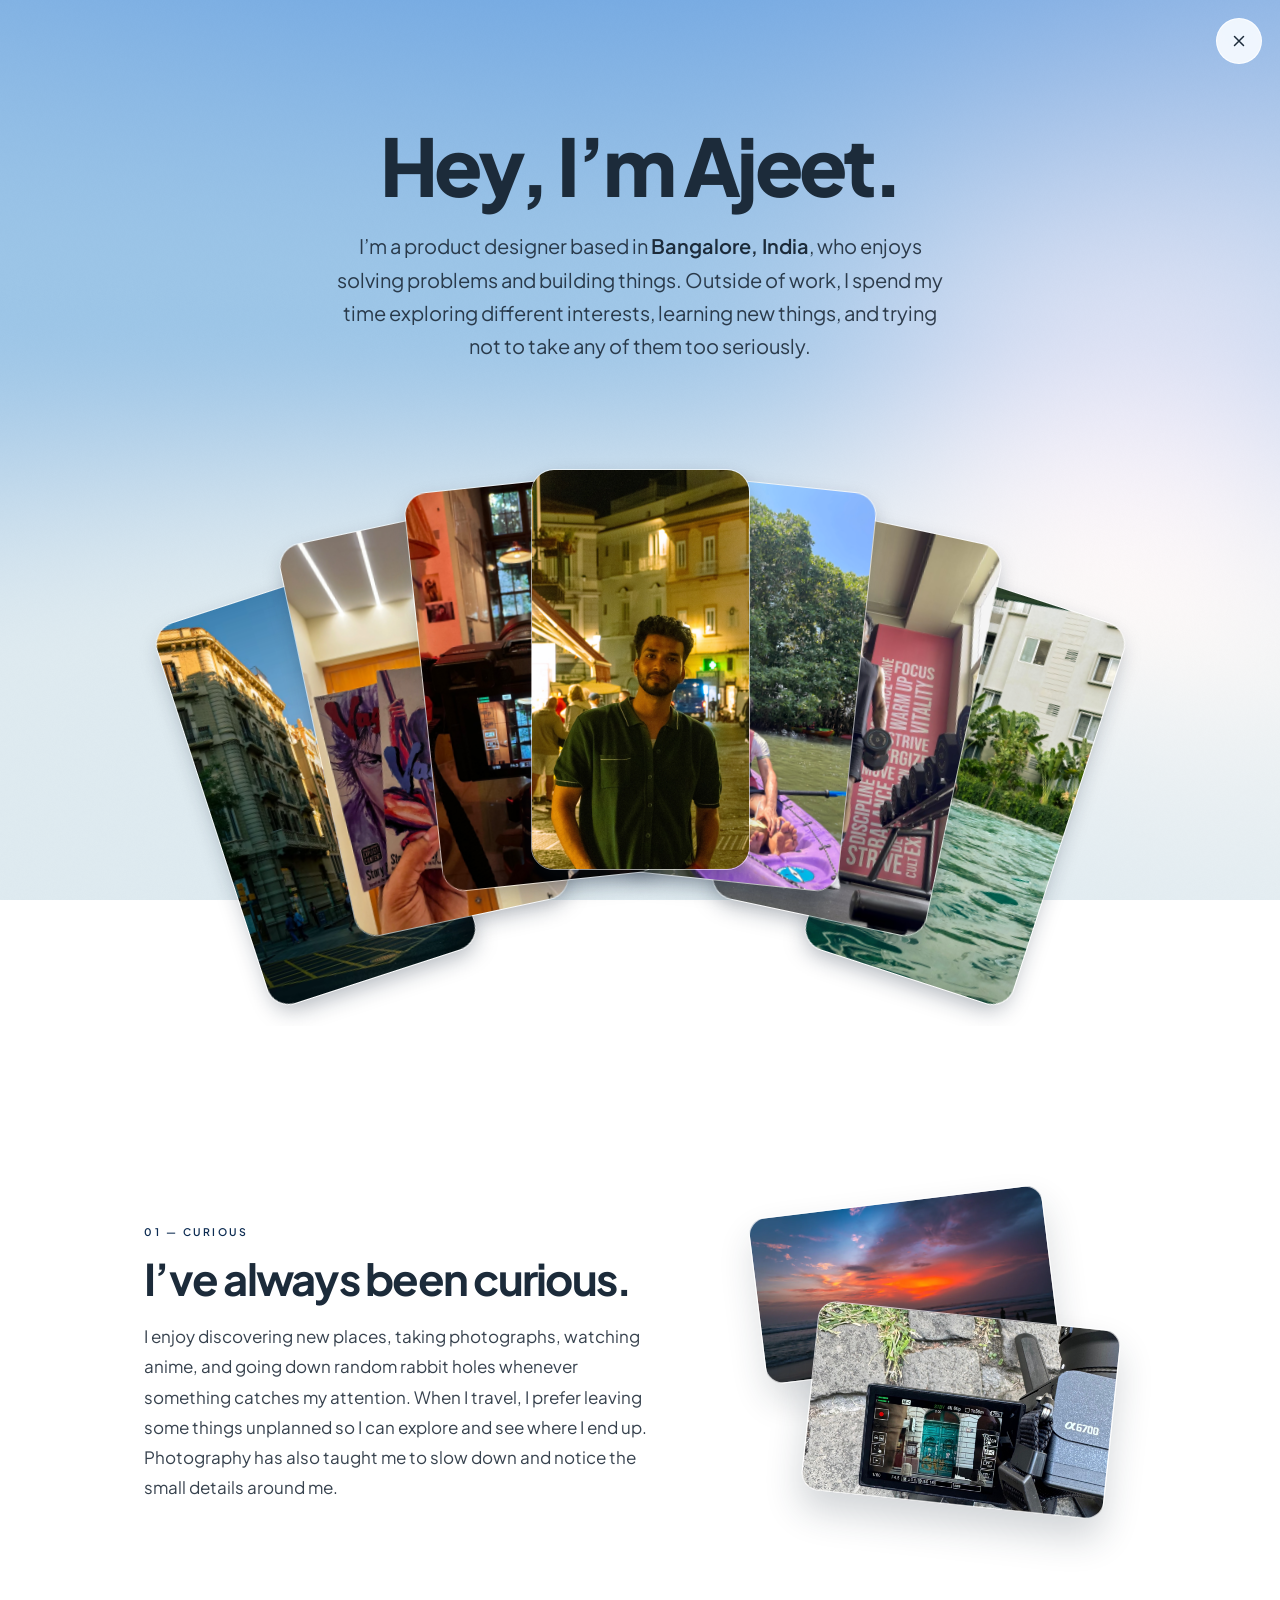
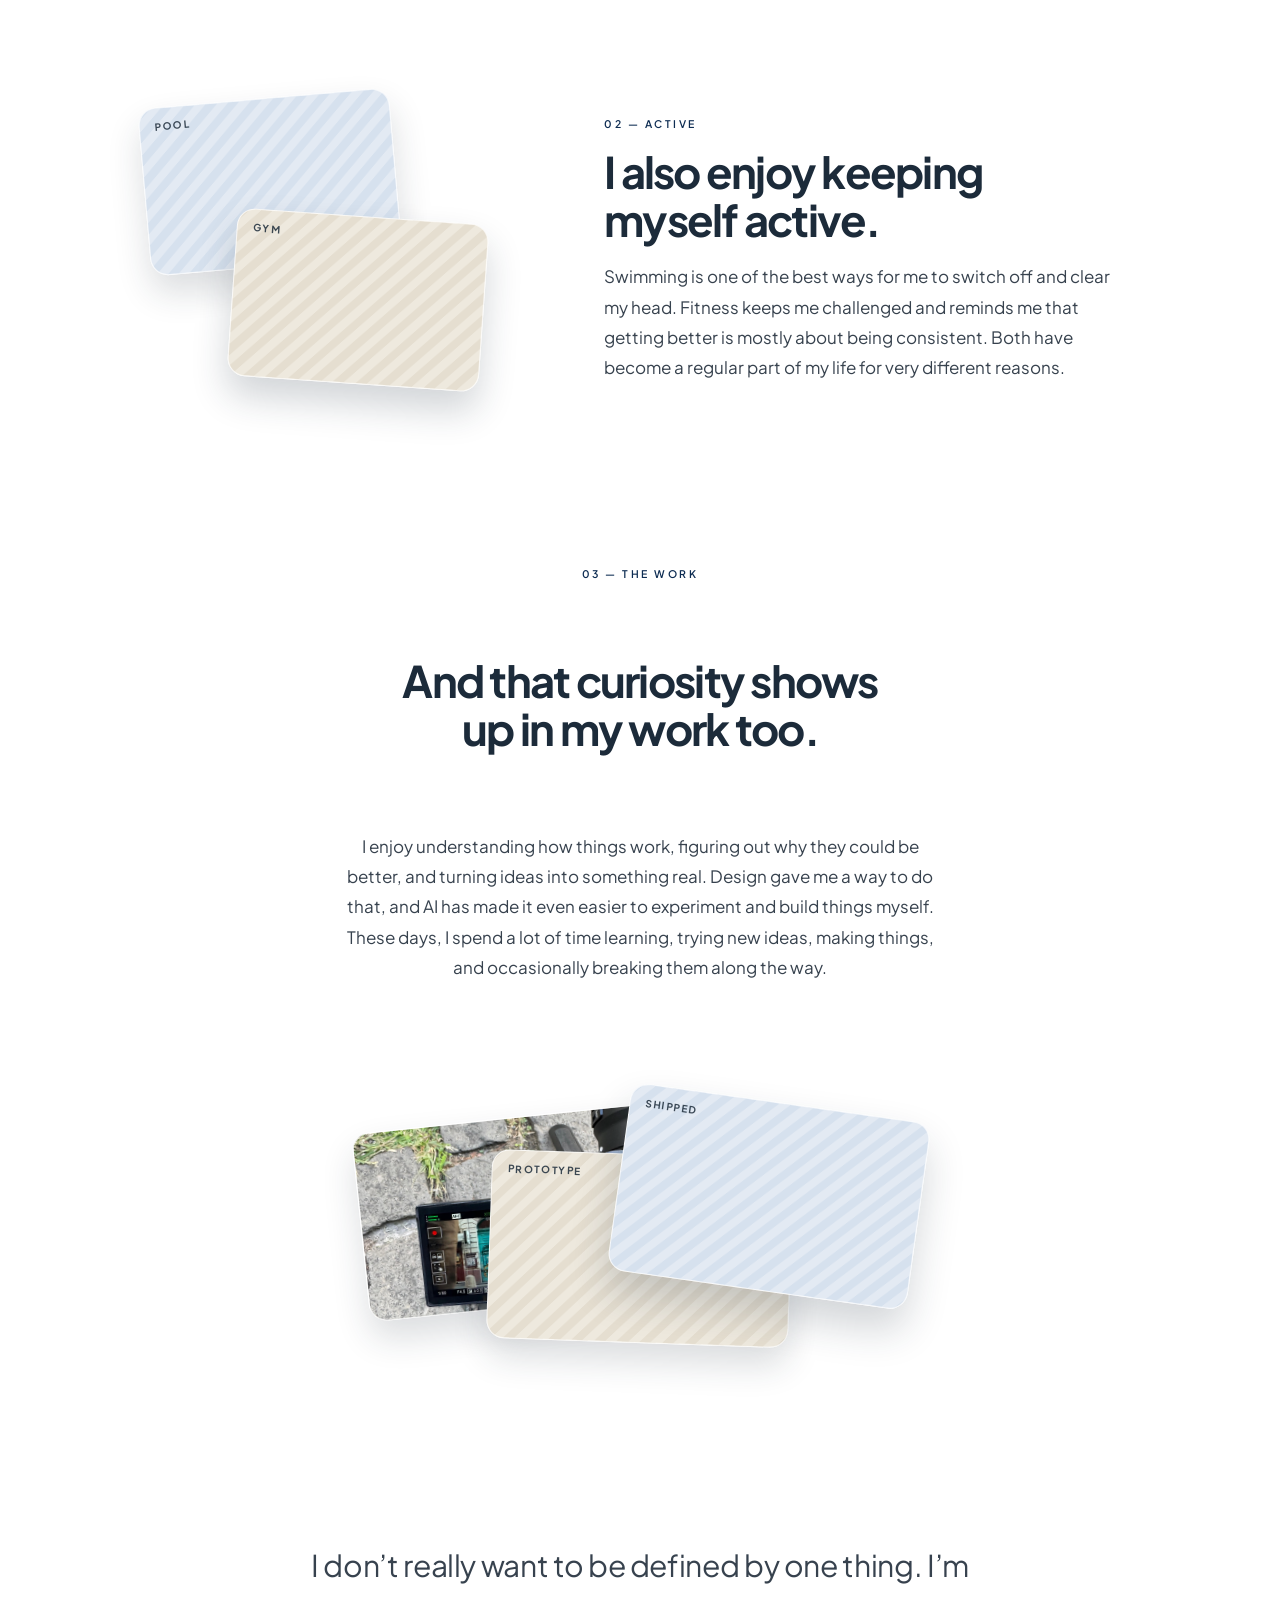
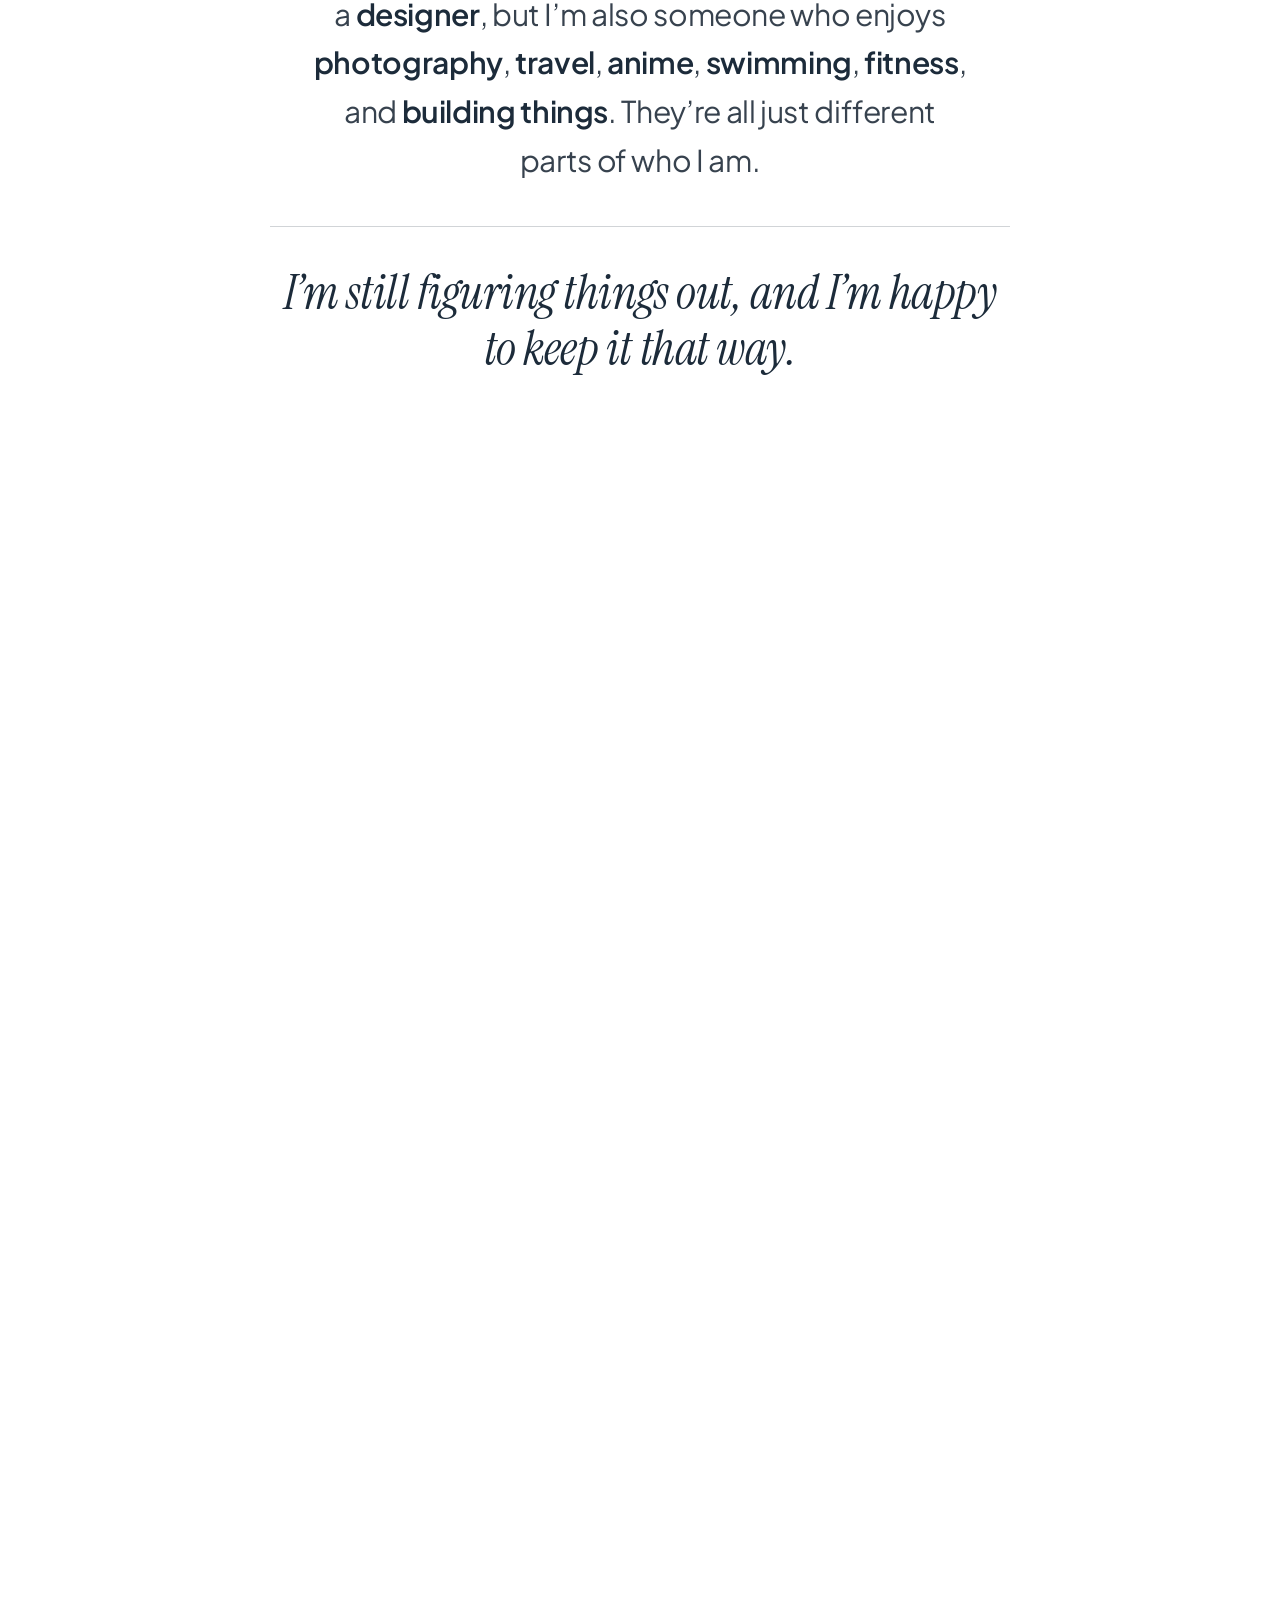
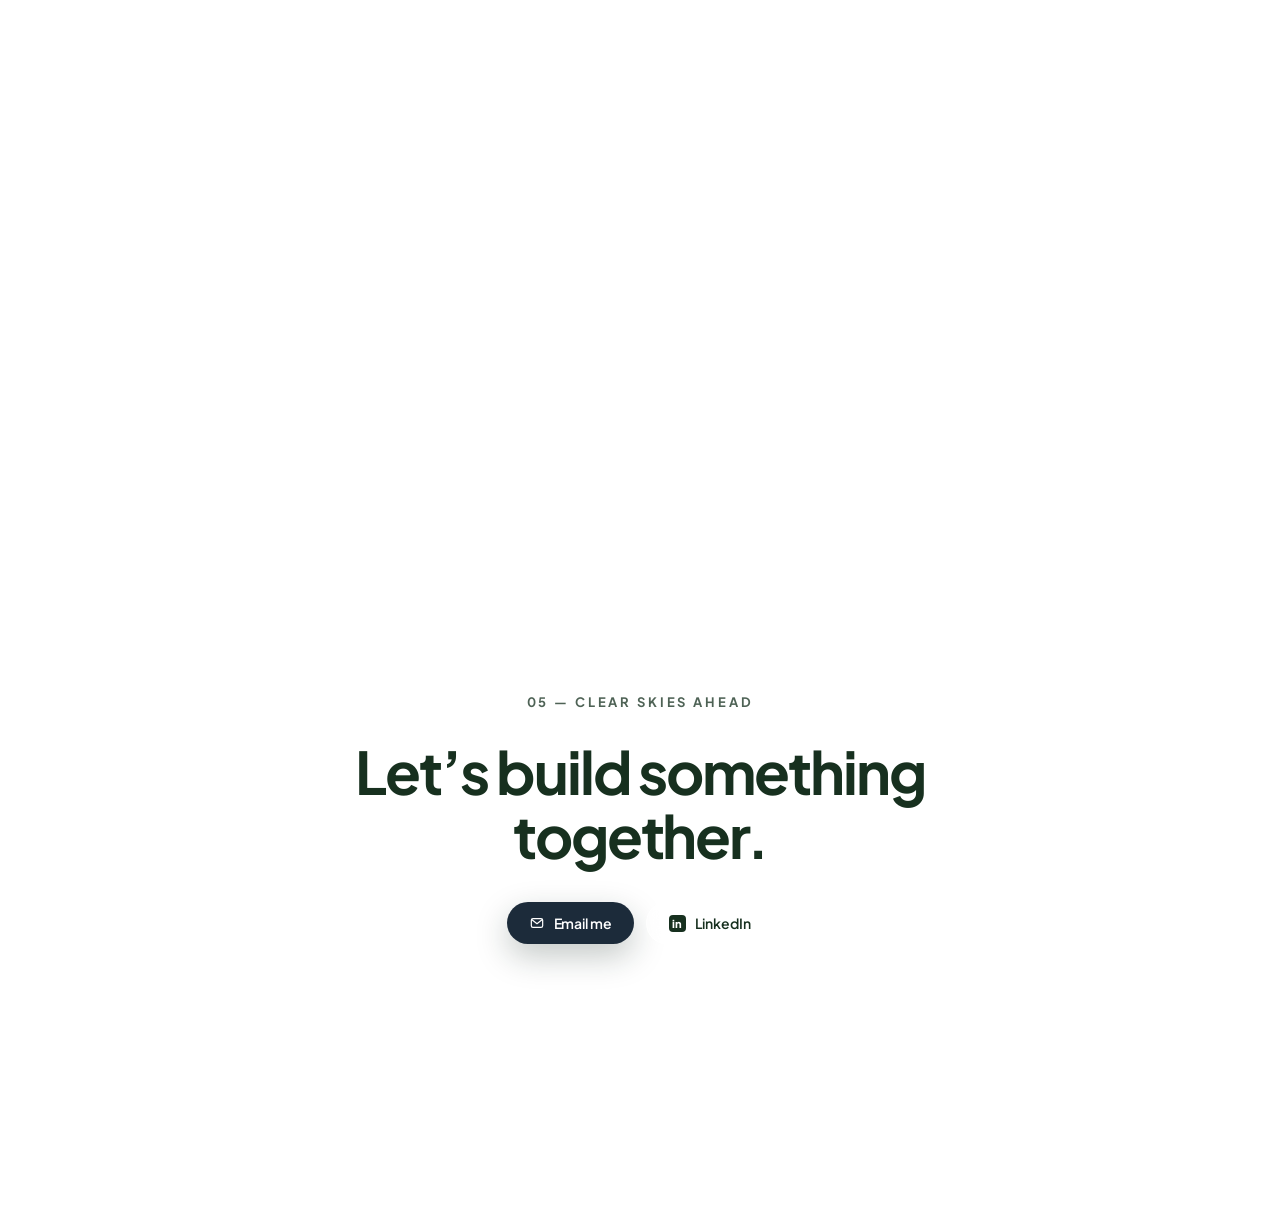
==== commit 3d13e417: "About: Ajeet's own photographs, and a card that can hold video Removes the hotlinked stand-ins the d" ====
--- a/about.html
+++ b/about.html
@@ -65,7 +65,8 @@
     --t-lg:      clamp(21px, 2.4vw, 30px);   /* the closing statement        */
     --t-lead:    clamp(16px, 1.6vw, 20px);   /* ledes                        */
     --t-body:    clamp(15px, 1.4vw, 17px);   /* paragraphs                   */
-    --t-meta:    clamp(13px, 1.1vw, 13.5px); /* credentials, back link       */
+    /* --t-meta went with the credentials line: it was the scale's smallest
+       rung and its only other consumer, the back link, is an icon now. */
 
     /* Two widths. Display type and running prose do not want the same measure:
        a heading may take the full column, a paragraph may not. That difference
@@ -160,16 +161,6 @@
     color: var(--ink-soft); margin: 0 auto; max-width: 620px; text-wrap: pretty;
   }
   .head .lede b { font-weight: 600; color: var(--ink-dark); }
-  /* Credentials: metadata, not prose, so it sits BELOW the sentence rather
-     than above it as an eyebrow — but the four proper nouns come up to full
-     ink so the line can be taken in one pass. This is the only place the page
-     carries role, city and employers. */
-  .head .creds {
-    margin: 26px auto 0; max-width: 480px; text-wrap: balance;
-    font-size: var(--t-meta); font-weight: 500; line-height: 1.7;
-    letter-spacing: 0.01em; color: var(--ink-soft);
-  }
-  .head .creds b { font-weight: 700; color: var(--ink-dark); }
 
   /* ── deck: lands as a stack, holds, then fans open ─────────────────────
      The one element carried over unchanged from the previous build, and the
@@ -245,7 +236,9 @@
   }
   .deck.live .card { transition: transform var(--deck-dur) var(--deck-ease), opacity .32s linear; }
   .deck.grabbing .card { transition: opacity .32s linear; }
-  .card img { width: 100%; height: 100%; object-fit: cover; display: block; pointer-events: none; }
+  /* video sits in the same box as a still — a card holding a clip must be
+     indistinguishable in layout from one holding a photograph */
+  .card img, .card video { width: 100%; height: 100%; object-fit: cover; display: block; pointer-events: none; }
   /* Label for an unfilled card. Overlaid, not a grid item — as a sibling of
      the artwork it would take a row of its own and shorten it. */
   .card[data-n]::after {
@@ -289,7 +282,7 @@
      Struck through with a diagonal weave rather than filled with a rich
      gradient, because a gradient reads as a designed surface and these are
      holes: the moment Ajeet's own frames land, the stripes and the label go
-     and an <img> takes the same box. The label is what each hole is FOR, set
+     and the artwork takes the same box. The label is what each hole is FOR, set
      in ink at 62% on the light end of the weave (7.1:1) — the previous build
      had these captions at 1.76:1 in white, the only measured contrast failure
      on the page. */
@@ -298,6 +291,10 @@
     display: grid; place-items: start start;
     border: 1px solid rgba(255, 255, 255, 0.72);
     box-shadow: 0 18px 34px rgba(28, 43, 58, 0.16);
+    /* built from the slot's --rot so the hover rule can extend it rather than
+       replace it; see the cluster slots below */
+    transform: rotate(var(--rot, 0deg));
+    transition: transform .42s cubic-bezier(.2, .9, .25, 1), box-shadow .42s ease;
   }
   /* Top-left, not centred. These frames overlap by design, and a centred label
      lands under the frame stacked on top of it — the first cut rendered
@@ -316,26 +313,54 @@
   .w-cool { background: repeating-linear-gradient(135deg, #dee6ee 0 8px, #e9eef4 8px 16px); }
   .w-warm { background: repeating-linear-gradient(135deg, #e5ded0 0 8px, #eee9de 8px 16px); }
   .w-blue { background: repeating-linear-gradient(135deg, #d6e1ee 0 8px, #e3eaf3 8px 16px); }
+  .work-camera { background: center / cover no-repeat url('images/about-work-camera.jpg'); }
+  .beach-sunset { background: center / cover no-repeat url('images/about-beach.webp'); }
 
   /* Clusters are absolutely positioned inside a sized box, which is the only
      way overlapping tilted frames can be composed to the pixel. Each cluster
      therefore carries its own height, and each collapses to a flow layout
      below 860 where there is no width left to overlap into. */
   .cluster { position: relative; width: 100%; }
-  .cl-tall { height: 340px; }
+  .cl-tall { height: 336px; }   /* landscape frames: s2 bottom + its rotation */
   .cl-wide { height: 330px; }
   .cl-trio { height: 300px; width: min(100%, 560px); margin-top: clamp(30px, 4vw, 46px); }
 
-  .cl-tall .s1 { top: 0;    left: 6%;  width: 56%; aspect-ratio: 4 / 5; transform: rotate(-7deg); }
-  .cl-tall .s2 { top: 74px; left: 32%; width: 58%; aspect-ratio: 4 / 5; transform: rotate(6deg);
+  /* LANDSCAPE, because the two frames in it are: the beach is 16/9 and the
+     camera 8/5. They were 4/5 portrait, and a landscape photo forced into that
+     box loses a third of its width to the cover crop — on the beach frame that
+     is most of the sky the picture is actually about. Wider and shorter also
+     means they had to grow (56/58% -> 78/80%) and sit closer together, or two
+     short cards in a 380px column read as stamps floating in space. */
+  /* Each slot declares only its ANGLE, never its transform. The hover below
+     has to compose a lift on top of that rotation, and a `transform` in the
+     hover rule replaces the whole property — so the angle lives in a custom
+     property and one shared rule builds the transform from it. Otherwise the
+     lift would have to be written out seven times, once per slot, with the
+     slot's own rotation copied into it. */
+  .cl-tall .s1 { --rot: -7deg; top: 4px;   left: 0;   width: 78%; aspect-ratio: 16 / 9; }
+  .cl-tall .s2 { --rot:  6deg; top: 118px; left: 14%; width: 80%; aspect-ratio: 8 / 5;
                  box-shadow: 0 20px 36px rgba(28, 43, 58, 0.2); }
-  .cl-wide .s1 { top: 12px;  left: 0;   width: 63%; aspect-ratio: 3 / 2; transform: rotate(-5deg); }
-  .cl-wide .s2 { top: 130px; left: 22%; width: 63%; aspect-ratio: 3 / 2; transform: rotate(4deg);
+  .cl-wide .s1 { --rot: -5deg; top: 12px;  left: 0;   width: 63%; aspect-ratio: 3 / 2; }
+  .cl-wide .s2 { --rot:  4deg; top: 130px; left: 22%; width: 63%; aspect-ratio: 3 / 2;
                  box-shadow: 0 20px 36px rgba(28, 43, 58, 0.2); }
-  .cl-trio .s1 { top: 30px; left: 0;    width: 54%; aspect-ratio: 16 / 10; transform: rotate(-6deg); }
-  .cl-trio .s2 { top: 66px; left: 23%;  width: 54%; aspect-ratio: 16 / 10; transform: rotate(2deg); }
-  .cl-trio .s3 { top: 14px; left: 46%;  width: 54%; aspect-ratio: 16 / 10; transform: rotate(8deg);
+  .cl-trio .s1 { --rot: -6deg; top: 30px; left: 0;    width: 54%; aspect-ratio: 16 / 10; }
+  .cl-trio .s2 { --rot:  2deg; top: 66px; left: 23%;  width: 54%; aspect-ratio: 16 / 10; }
+  .cl-trio .s3 { --rot:  8deg; top: 14px; left: 46%;  width: 54%; aspect-ratio: 16 / 10;
                  box-shadow: 0 22px 40px rgba(28, 43, 58, 0.2); }
+
+  /* Hover: the frame under the cursor comes to the front and lifts, the way a
+     card does in the deck above. `z-index` is what actually does the work —
+     these overlap, and without it the frame merely grows UNDERNEATH its
+     neighbour, which reads as a glitch rather than as a pick-up.
+     Guarded on `hover: hover` so a touch device, where :hover latches on tap
+     and stays, never gets stuck with one frame raised. */
+  @media (hover: hover) {
+    .cluster .shot:hover {
+      z-index: 5;
+      transform: rotate(var(--rot, 0deg)) scale(1.055) translateY(-10px);
+      box-shadow: 0 30px 54px rgba(28, 43, 58, 0.30);
+    }
+  }
 
   /* ── the closing statement, still in the sky ───────────────────────────
      Every word of the writing finishes above the ground. The meadow below is
@@ -462,6 +487,12 @@
     .reveal { opacity: 1; transform: none; transition: none; }
     .cta-btn { transition: none; }
     .deck.live .card { transition-duration: 1ms !important; }
+    /* The cluster frames keep the useful half of their hover — coming to the
+       front, and the deeper shadow that says so — and lose the half that is
+       pure motion. This rule sits after the `hover: hover` block on purpose,
+       so it overrides the lift at equal specificity. */
+    .shot { transition: none; }
+    .cluster .shot:hover { transform: rotate(var(--rot, 0deg)); }
   }
 </style>
 </head>
@@ -483,7 +514,6 @@
   <header class="head reveal">
     <h1>Hey, I&rsquo;m Ajeet.</h1>
     <p class="lede">I&rsquo;m a product designer based in <b>Bangalore, India</b>, who enjoys solving problems and building things. Outside of work, I spend my time exploring different interests, learning new things, and trying not to take any of them too seriously.</p>
-    <p class="creds"><b>Product designer</b>, Bangalore &middot; four-plus years, B2B and B2C &middot; currently at <b>Porter</b>, before that <b>Juspay</b> and <b>Convin.ai</b></p>
   </header>
 
   <div class="deck" id="deck" role="img" tabindex="0"
@@ -497,8 +527,10 @@
       <p>I enjoy discovering new places, taking photographs, watching anime, and going down random rabbit holes whenever something catches my attention. When I travel, I prefer leaving some things unplanned so I can explore and see where I end up. Photography has also taught me to slow down and notice the small details around me.</p>
     </div>
     <div class="cluster cl-tall">
-      <div class="shot s1 w-cool"><span>street</span></div>
-      <div class="shot s2 w-warm"><span>detail</span></div>
+      <div class="shot s1 beach-sunset" role="img"
+           aria-label="People on a beach at sunset, the sky burning orange over the surf"></div>
+      <div class="shot s2 work-camera" role="img"
+           aria-label="Sony camera framing a turquoise doorway"></div>
     </div>
   </section>
 
@@ -522,7 +554,7 @@
     <h2>And that curiosity shows up in my work too.</h2>
     <p>I enjoy understanding how things work, figuring out why they could be better, and turning ideas into something real. Design gave me a way to do that, and AI has made it even easier to experiment and build things myself. These days, I spend a lot of time learning, trying new ideas, making things, and occasionally breaking them along the way.</p>
     <div class="cluster cl-trio">
-      <div class="shot s1 w-cool"><span>sketch</span></div>
+      <div class="shot s1 work-camera" role="img" aria-label="Sony camera framing a turquoise doorway"></div>
       <div class="shot s2 w-warm"><span>prototype</span></div>
       <div class="shot s3 w-blue"><span>shipped</span></div>
     </div>
@@ -642,20 +674,33 @@
   var deck = document.getElementById('deck');
   if (!deck) return;
 
-  /* STAND-IN ARTWORK — borrowed from the reference build, hotlinked from its
-     CDN. Third-party images of a real person: fine while designing, must be
-     swapped for Ajeet's own frames before this ships. Drop the `cdn` prefix
-     and point `src` at images/… ; an entry with no `src` falls back to the
-     gradient placeholder and its `label`. */
-  var cdn = 'https://cdn.prod.website-files.com/67b5a02dc5d338960b17a7e9/';
+  /* Ajeet's own frames. The hotlinked stand-ins that were here — third-party
+     photographs of a real person, served from a live personal site — are gone.
+     A card with neither `src` nor `video` falls back to its gradient and label,
+     so the deck can fill one frame at a time. All seven are filled now.
+
+     SEAT ORDER IS NOT ARRAY ORDER. seat() below folds the index into
+     [-HALF, HALF), so the fan reads 05 06 07 | 01 | 02 03 04 left to right:
+     CARDS[0] is the centre card and CARDS[6] is the one immediately left of it.
+
+     ASPECT: the card is 0.546 : 1 (portrait, ~1 : 1.83) — see --cw / --ch.
+     `object-fit: cover` centre-crops anything else SILENTLY, so a 2:3 (0.667)
+     or 3:4 (0.75) portrait loses its top and bottom. Crop to 0.546 first.
+     The card maxes at 268px CSS, so ~1092 x 2000 covers it at 2x. */
   var CARDS = [
-    { cls: 'ph-a', label: 'Photo 01', src: cdn + '68d3ba846e593e52541fb7a8_Lando-6-on-track.webp',  alt: 'Trackside, cameras up' },
-    { cls: 'ph-c', label: 'Photo 02', src: cdn + '6830302d42237886d0c4b24c_ln-social-img-2.webp',   alt: 'Mirror-ball helmet' },
-    { cls: 'ph-e', label: 'Photo 03', src: cdn + '68d3ba8463e72a95c2d8a0ba_Lando-4-off-track.webp', alt: 'Off-track portrait' },
-    { cls: 'ph-b', label: 'Photo 04', src: cdn + '68d3ba848fb98d1ca68eb6c8_Lando-5-off-track.webp', alt: 'Off-track, garage light' },
-    { cls: 'ph-h', label: 'Photo 05', src: cdn + '68d3ba8449f0506fbaad037b_Lano-5-on-track.webp',   alt: 'On the grid' },
-    { cls: 'ph-d', label: 'Photo 06', src: cdn + '6830302dadd0727e6ac034dd_ln-social-img-6.webp',   alt: 'Sprint weekend backdrop' },
-    { cls: 'ph-i', label: 'Photo 07', src: cdn + '68d3ba83f162f4d2f4e78442_Lando-6-off-track.webp', alt: 'Off duty' }
+    { cls: 'ph-a', label: 'Photo 01', src: 'images/about-01-night-portrait.jpg', alt: 'Portrait on a warmly lit street at night' },
+    { cls: 'ph-c', label: 'Photo 02', src: 'images/about-02-kayak.jpg', alt: 'Kayaking in mangroves on a bright day' },
+    /* the one card that moves. `video` takes the place of `src`; see the
+       renderer below for what it does under reduced motion. */
+    { cls: 'ph-e', label: 'Photo 03', video: 'images/about-gym.mp4',
+      poster: 'images/about-gym-poster.jpg',
+      alt: 'Lifting dumbbells in the gym' },
+    { cls: 'ph-b', label: 'Photo 04', src: 'images/about-04-pool.jpg', alt: 'A swimmer at the edge of a pool, framed by tropical greenery' },
+    { cls: 'ph-h', label: 'Photo 05', src: 'images/about-street.webp',
+      alt: 'A street of tall balconied buildings in late afternoon light' },
+    { cls: 'ph-d', label: 'Photo 06', src: 'images/about-manga.webp',
+      alt: 'Holding two volumes of the manga Vagabond' },
+    { cls: 'ph-i', label: 'Photo 07', src: 'images/about-03-camera-room.jpg', alt: 'Camera poised in a warmly lit room' }
   ];
 
   var CFG = {
@@ -696,8 +741,22 @@
 
   var els = CARDS.map(function (c, i) {
     var el = document.createElement('div');
-    el.className = 'card ' + (c.src ? '' : c.cls);
-    if (c.src) {
+    el.className = 'card ' + (c.src || c.video ? '' : c.cls);
+    if (c.video) {
+      /* A card can hold a clip instead of a still. muted + playsinline is what
+         makes autoplay legal in every browser; loop is the point of it here.
+         Under reduced motion it does not autoplay and does not loop — the
+         poster stands in, which is the same still the card would have had. */
+      var vid = document.createElement('video');
+      vid.src = c.video;
+      if (c.poster) vid.poster = c.poster;
+      vid.muted = true; vid.playsInline = true;
+      vid.setAttribute('muted', ''); vid.setAttribute('playsinline', '');
+      vid.preload = 'metadata';
+      vid.setAttribute('aria-label', c.alt || c.label);
+      if (!reduced) { vid.loop = true; vid.autoplay = true; }
+      el.appendChild(vid);
+    } else if (c.src) {
       var img = document.createElement('img');
       img.src = c.src; img.alt = c.alt || '';
       img.draggable = false; img.decoding = 'async';
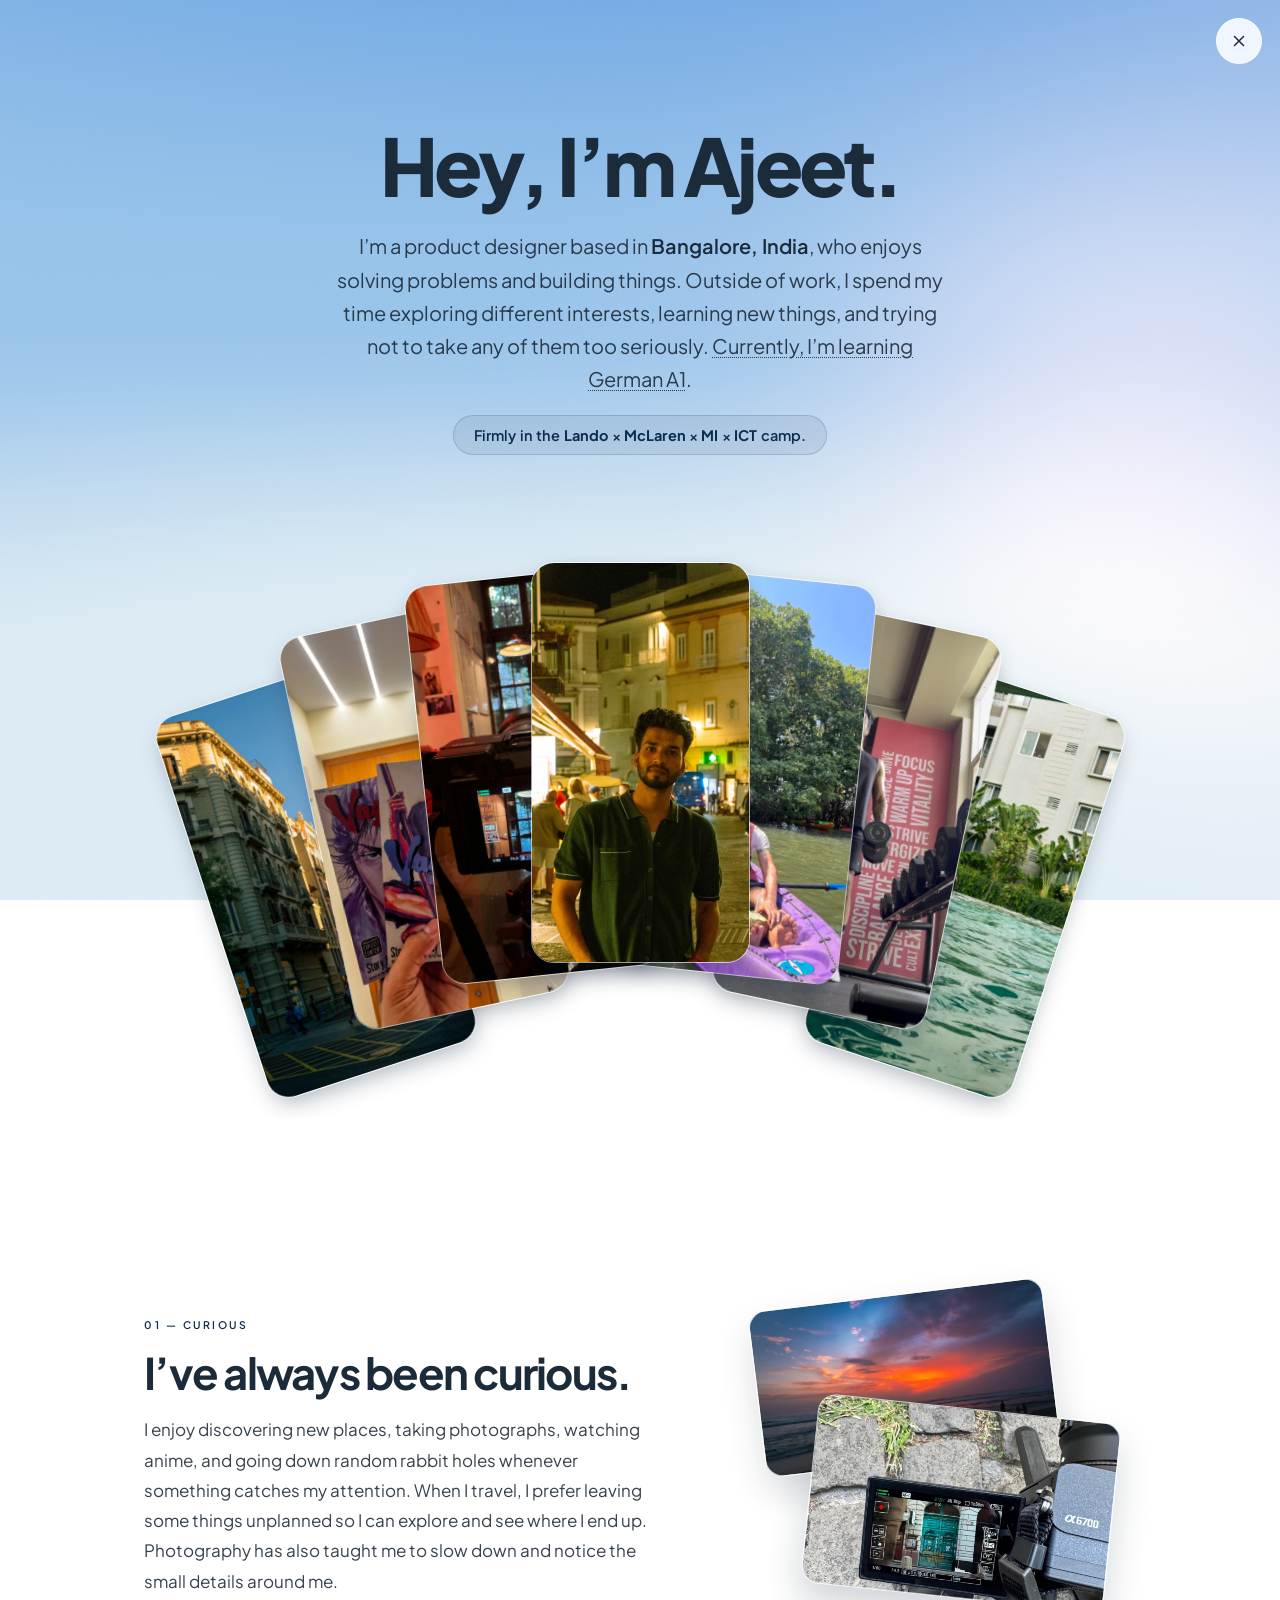
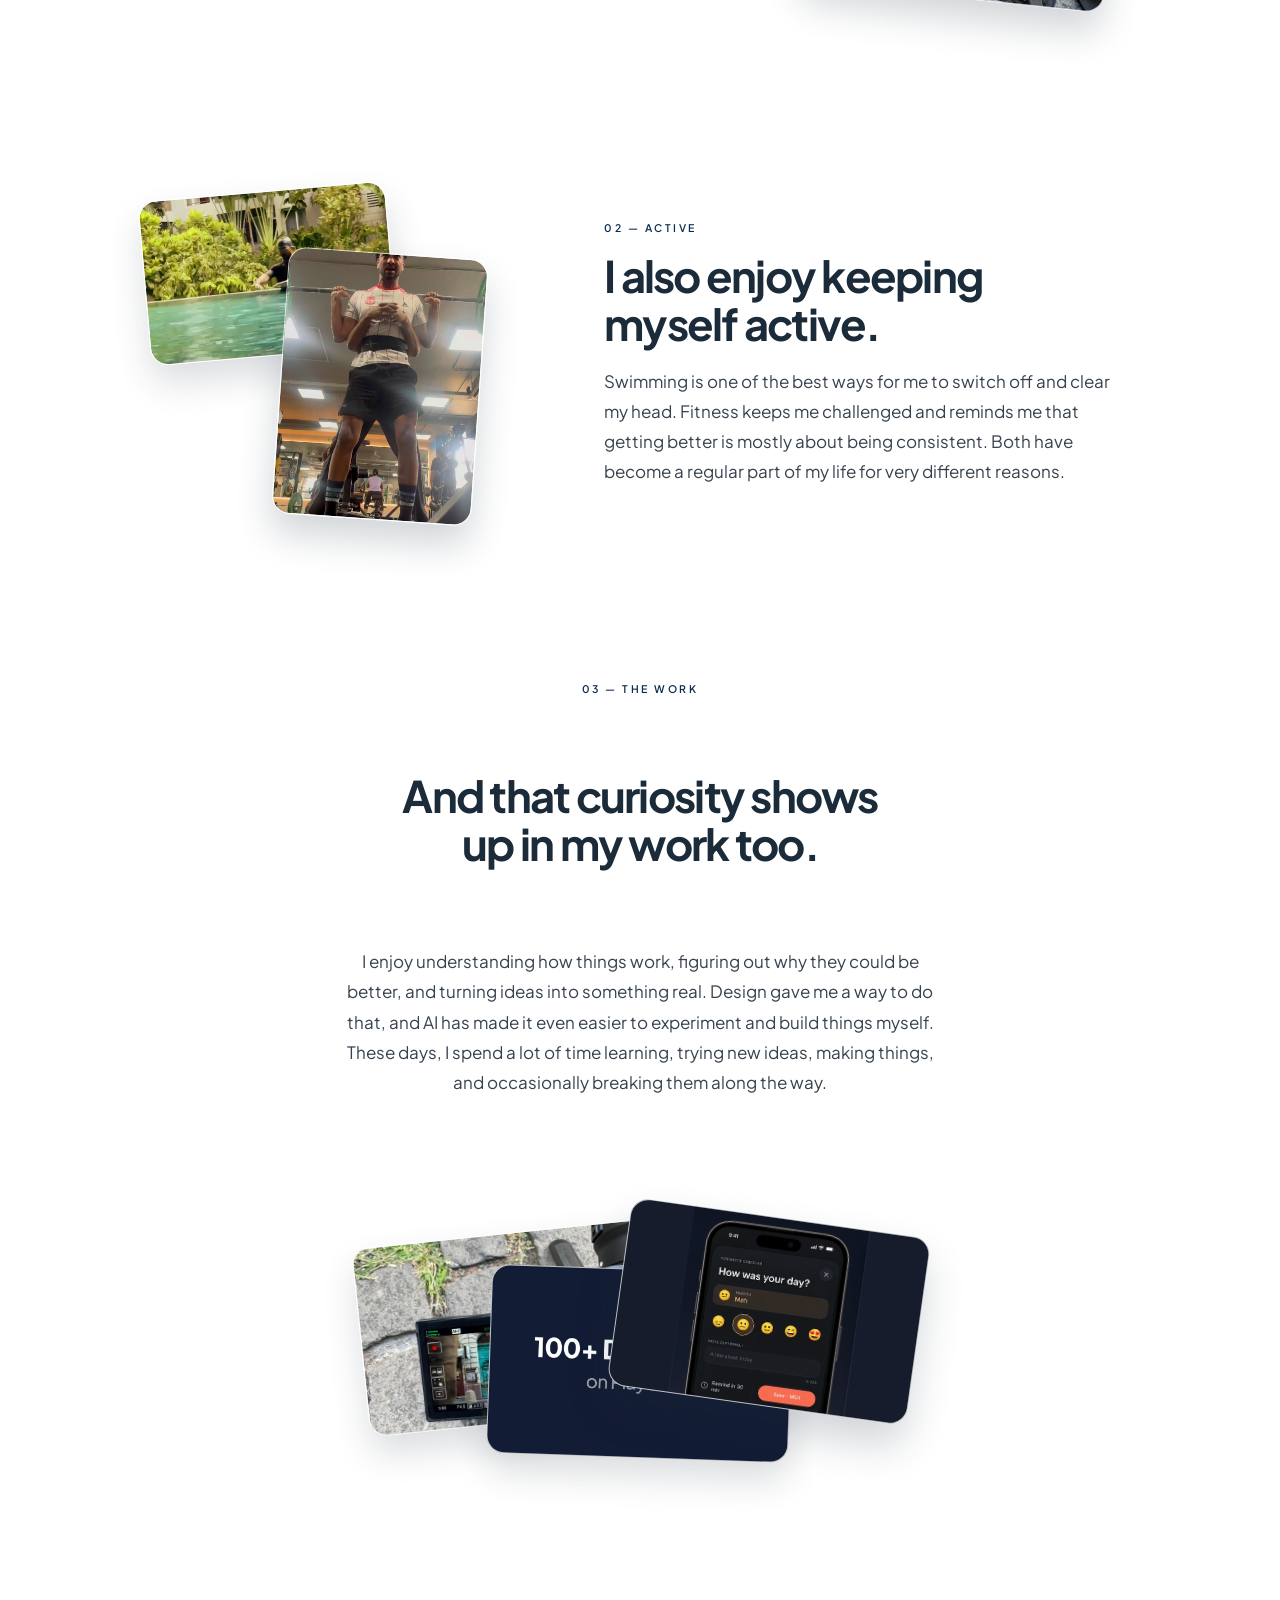
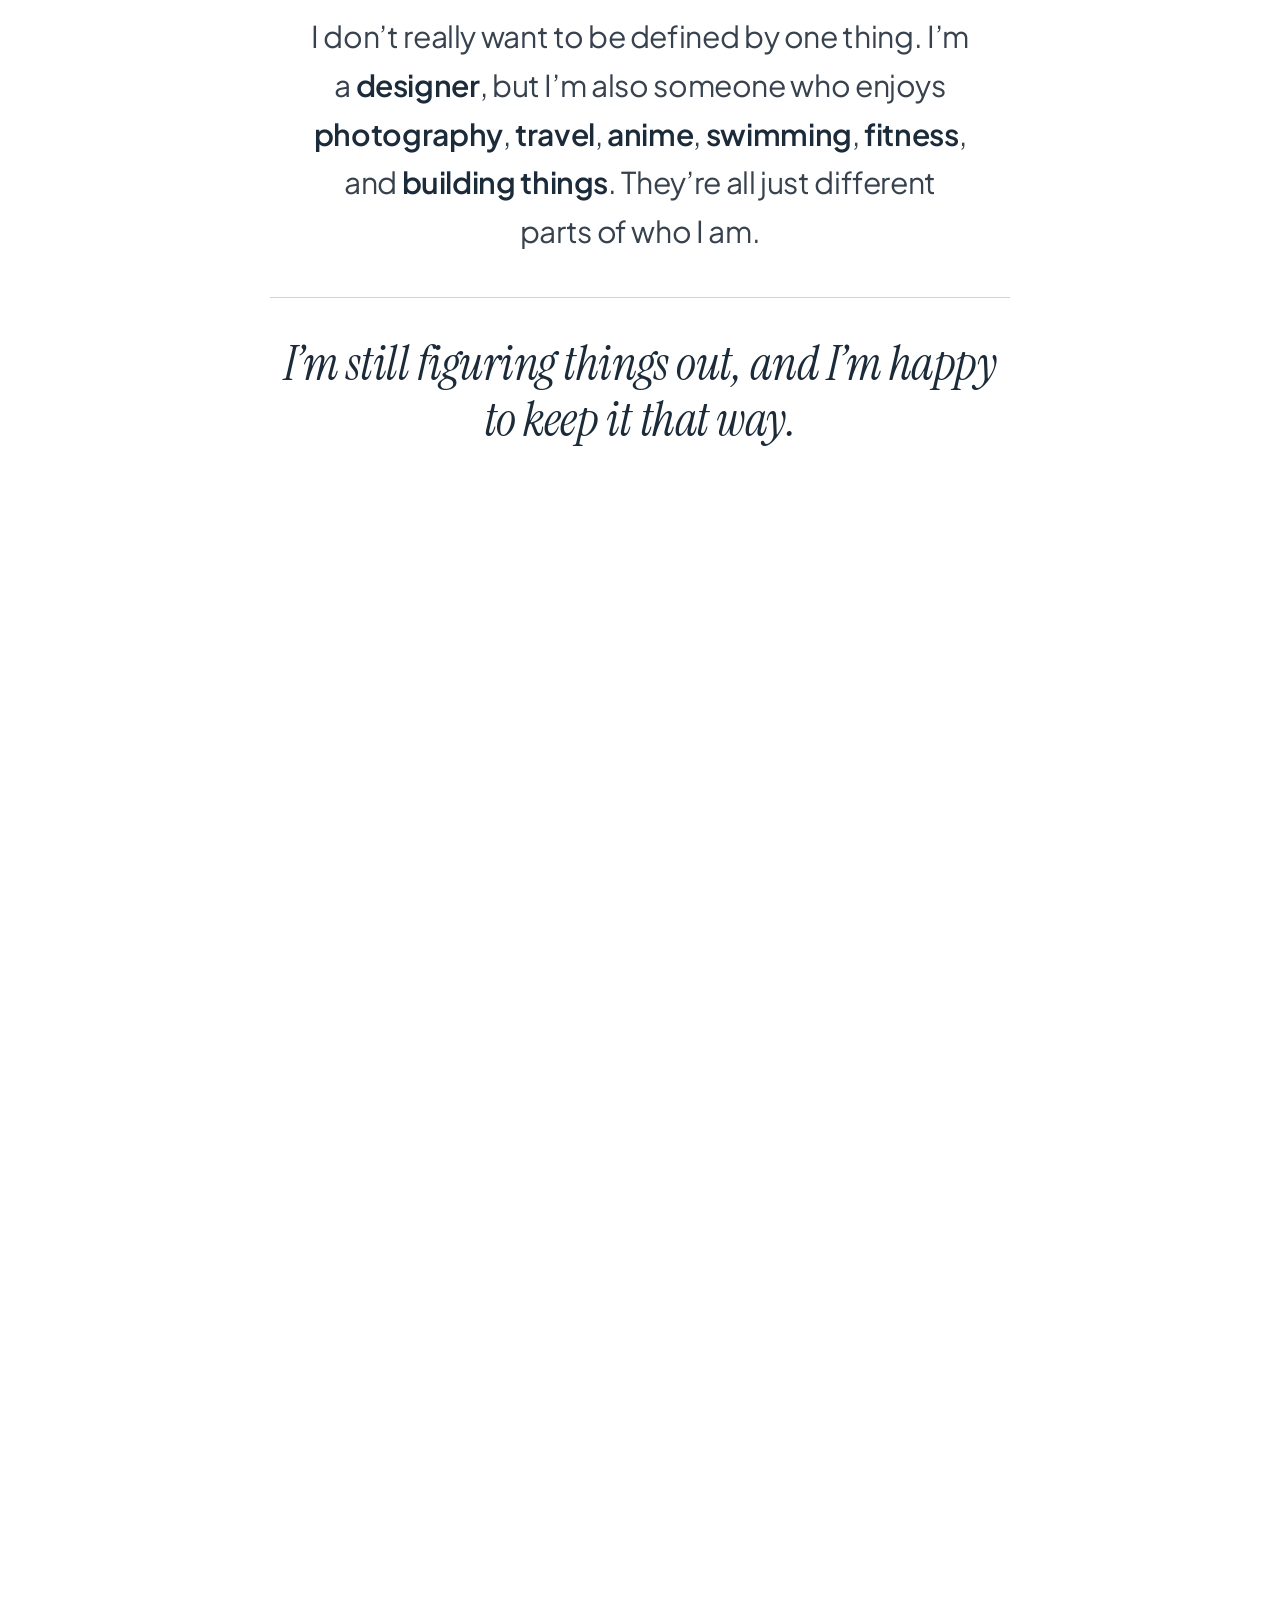
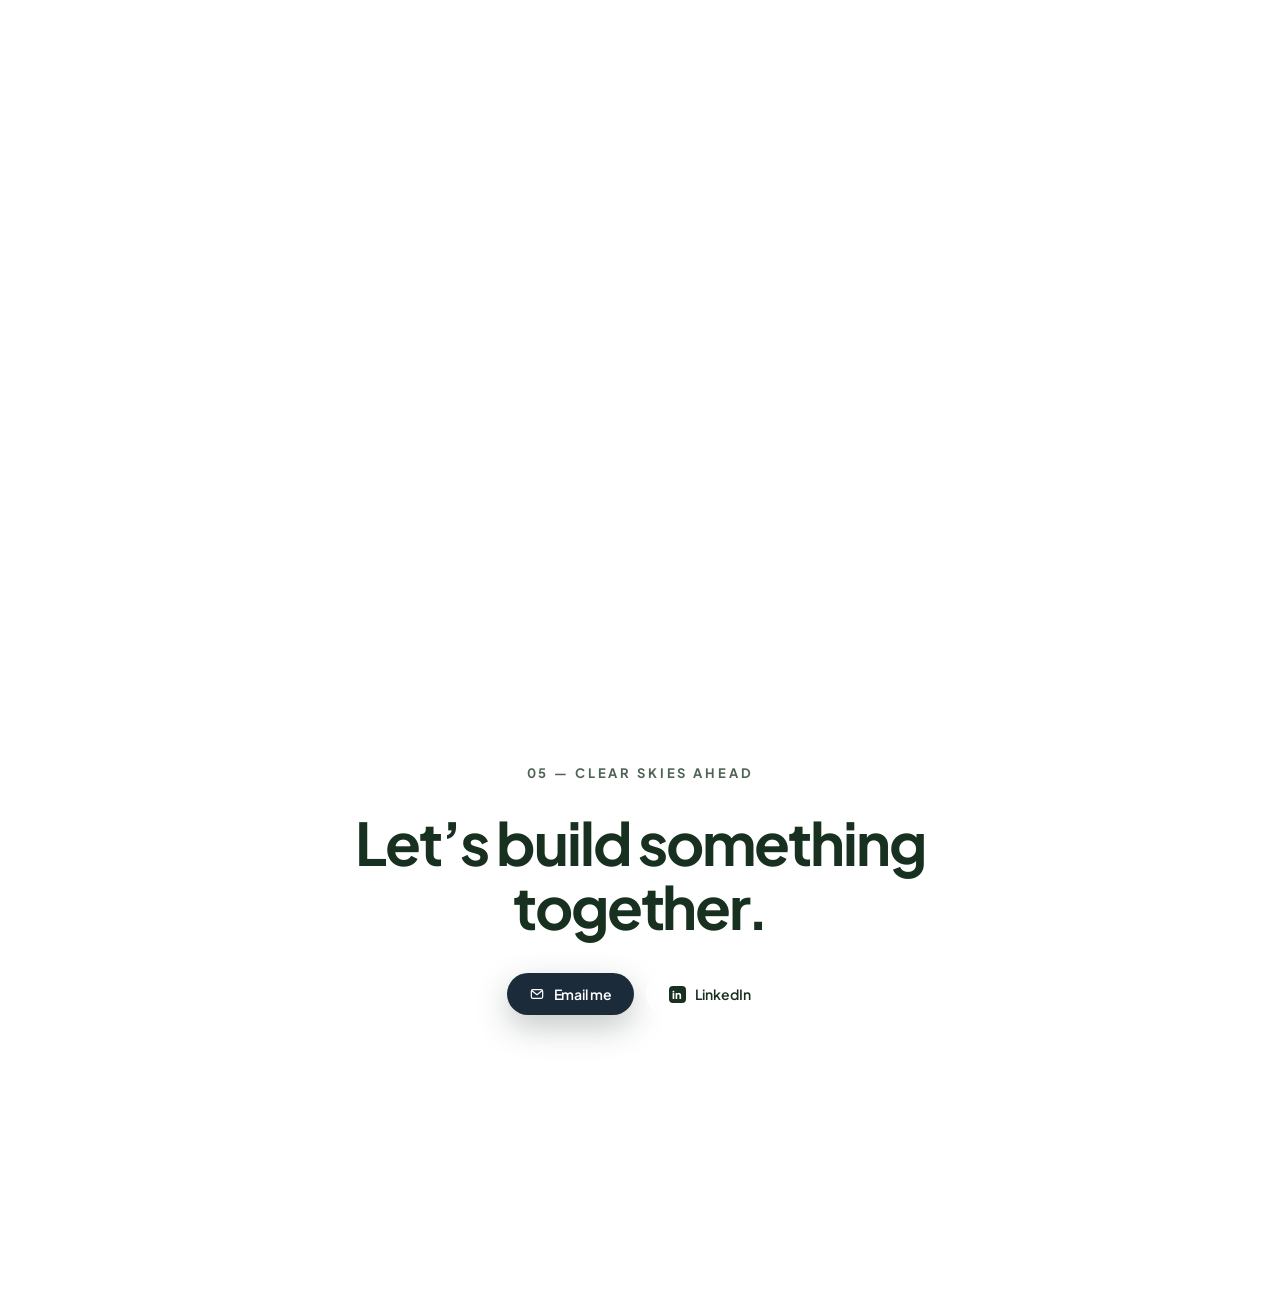
==== commit d1415e22: "About: pool and squat clips, real Downloads/Shipped screens, German A1 + fan-camp callouts - Section" ====
--- a/about.html
+++ b/about.html
@@ -156,11 +156,103 @@
      genuinely thin face, and it was being asked to hold up over a live sky
      rather than the flat cream page the reference sets it on — thin strokes
      are the first thing a moving background eats. */
+  /* position: relative so the bubble below — its containing block, once
+     the tip span stops being one — has somewhere unambiguous to anchor to.
+     See the note on .tip for why it moved here. */
   .head .lede {
+    position: relative;
     font-size: var(--t-lead); font-weight: 400; line-height: 1.66;
     color: var(--ink-soft); margin: 0 auto; max-width: 620px; text-wrap: pretty;
   }
   .head .lede b { font-weight: 600; color: var(--ink-dark); }
+
+  /* A badge, not another line of prose — this is the one piece of the header
+     that isn't part of the bio sentence, so it gets its own small affordance
+     rather than blending into the lede's flow the way the German note does.
+     `inline-flex` (not block/inline): the pill has to hug its own text,
+     which only an inline-level box does, and `.head`'s `text-align: center`
+     is what centres it as a unit once it is one. `--accent-text` and its own
+     10% tint are the same colour `.eyebrow` already uses for the numbered
+     section labels — a second badge in a second colour would read as two
+     different systems for the same kind of thing. */
+  .head .fan-tag {
+    /* inline-block, not inline-flex: this holds mixed text and <b> runs,
+       and flex treats each run as a separate flex item with no inter-item
+       gap by default — the spaces between words were collapsing to nothing.
+       inline-block keeps it plain inline text internally (spaces intact)
+       while still being one atomic box, centred by `.head`'s text-align, not
+       by margin: auto — auto margins don't centre an inline-level box, so
+       the margin below is only a top gap. */
+    display: inline-block; margin: 20px 0 0;
+    padding: 10px 20px;
+    font-size: 14.5px; font-weight: 600; letter-spacing: 0.01em;
+    color: var(--accent-text);
+    background: rgba(13, 44, 82, 0.08);
+    border: 1px solid rgba(13, 44, 82, 0.16);
+    border-radius: 999px;
+  }
+  .head .fan-tag b { font-weight: 700; }
+
+  /* The German aside: a dotted underline and a help cursor, the same signal
+     a browser's own `<abbr title>` uses — no separate icon or colour is
+     needed to teach "there's more here" because that convention already
+     exists.
+
+     Plain inline — no `display: inline-block`. The lede caps at 620px,
+     narrow enough that this phrase wraps on most ordinary desktop widths,
+     and inline-block was tried first to keep the bubble's anchor simple: it
+     forces the WHOLE phrase to jump to a new line as one atomic unit rather
+     than filling the line the way the rest of the sentence does, which reads
+     as a pasted-in chip rather than a continuation of what Ajeet is saying.
+     Plain inline lets it wrap exactly like its neighbours — mid-phrase, same
+     as any other line break in the paragraph — so it stays part of the
+     sentence. The cost is that the anchor is no longer simple: see the
+     script at the bottom of the page for how the bubble's position is
+     actually computed. */
+  .tip { text-decoration: underline dotted; text-decoration-thickness: 1.4px; text-underline-offset: 3px; cursor: help; }
+  /* Dark-ink-on-white, not a new colour: it's the same pairing `.cta-solid`
+     already uses in the meadow, so the one moment a dark surface appears
+     over light on this page doesn't invent a second palette for it.
+     `pointer-events: none` — the bubble is decorative; the span is what's
+     interactive, so the bubble never needs to catch its own hover-out.
+
+     `left: 0; top: 0`, not left unset, even though the script at the bottom
+     of the page overwrites both the moment the bubble can actually be seen.
+     `position: absolute` with NEITHER set resolves to the element's own
+     static position — and for a wrapped inline element that can be far out
+     along whatever line it happens to fall on, wide enough to push the
+     WHOLE PAGE into horizontal scroll on a narrow phone even while the
+     bubble sits at opacity: 0. Anchoring it at `.lede`'s own top-left corner
+     first keeps it inside a box that's already width-constrained, so there
+     is no gap where an invisible element can widen the page. The script
+     then measures the actual rendered rect of the (possibly wrapped) phrase
+     against `.lede` — which, being block, has no anchor ambiguity — and
+     replaces these with exact pixels. */
+  .tip .tip-bubble {
+    position: absolute; left: 0; top: 0; transform: translate(-50%, -100%);
+    width: max-content; max-width: 220px;
+    background: var(--ink-dark); color: #fff;
+    font-size: 13px; font-weight: 500; line-height: 1.45; text-align: center;
+    text-decoration: none;
+    padding: 9px 13px; border-radius: 10px;
+    box-shadow: 0 14px 30px rgba(28, 43, 58, 0.28);
+    opacity: 0; pointer-events: none;
+    transition: opacity .2s ease;
+  }
+  .tip .tip-bubble::after {
+    content: ''; position: absolute; top: 100%; left: 50%; transform: translateX(-50%);
+    border: 6px solid transparent; border-top-color: var(--ink-dark);
+  }
+  /* `:focus-visible`, not `:focus` — this is the one non-link, non-button
+     focusable thing on the page (tabindex="0" below), and the global
+     [tabindex]:focus-visible rule already draws its outline; this only adds
+     what that rule doesn't: revealing the bubble itself. Screen readers get
+     the same text via aria-describedby regardless of this hover state, since
+     `opacity: 0` (not `display: none`/`visibility: hidden`) keeps the bubble
+     in the accessibility tree even while it's invisible. */
+  .tip:hover .tip-bubble, .tip:focus-visible .tip-bubble {
+    opacity: 1;
+  }
 
   /* ── deck: lands as a stack, holds, then fans open ─────────────────────
      The one element carried over unchanged from the previous build, and the
@@ -315,6 +407,28 @@
   .w-blue { background: repeating-linear-gradient(135deg, #d6e1ee 0 8px, #e3eaf3 8px 16px); }
   .work-camera { background: center / cover no-repeat url('images/about-work-camera.jpg'); }
   .beach-sunset { background: center / cover no-repeat url('images/about-beach.webp'); }
+  /* The two frames in 03 that are the work itself rather than a picture of it.
+     Both are dark navy artwork on a page of golden-hour sky, which is the
+     point — a shipped screen should read as a screen, not as another photo.
+     Neither asset is 16/10 like the slot: the downloads card is 16/9 and the
+     phone shot is near-square, so `cover` would crop the type off one or slice
+     the phone. `contain` instead, on a background-color pulled from each
+     asset's own edge pixels — the letterbox bar reads as more of the same
+     navy artwork, not as a gap around it. */
+  .app-downloads { background: #121c34 center / contain no-repeat url('images/about-downloads.webp'); }
+  .app-shipped   { background: #161c2c center / contain no-repeat url('images/about-shipped.webp'); }
+
+  /* A frame can hold a clip instead of a still, on exactly the same terms as
+     one filled with a photograph: same box, same slot rotation, same cover
+     crop. `place-items: stretch` overrides .shot's start/start, which is only
+     there to park the placeholder label in the corner — a video has to fill
+     the frame. `overflow: hidden` is what keeps it inside the 18px radius,
+     since a replaced child does not inherit the parent's corners. */
+  .shot.clip { overflow: hidden; place-items: stretch; }
+  .shot.clip video {
+    width: 100%; height: 100%; object-fit: cover;
+    display: block; pointer-events: none;   /* the hover belongs to the frame */
+  }
 
   /* Clusters are absolutely positioned inside a sized box, which is the only
      way overlapping tilted frames can be composed to the pixel. Each cluster
@@ -322,8 +436,13 @@
      below 860 where there is no width left to overlap into. */
   .cluster { position: relative; width: 100%; }
   .cl-tall { height: 336px; }   /* landscape frames: s2 bottom + its rotation */
-  .cl-wide { height: 330px; }
-  .cl-trio { height: 300px; width: min(100%, 560px); margin-top: clamp(30px, 4vw, 46px); }
+  .cl-wide { height: 352px; }   /* s1 is landscape, s2 is a tall portrait clip */
+  /* 256, not the 300 this carried before: at the cluster's 560px ceiling s2
+     (the deepest-reaching card) bottoms out at ~246px, so 300 was sitting on
+     54px of dead air that then stacked underneath the closing panel's own
+     ~190-210px margin-top — the two together read as one oversized gap. 256
+     leaves a small landing buffer without reopening it. */
+  .cl-trio { height: 256px; width: min(100%, 560px); margin-top: clamp(30px, 4vw, 46px); }
 
   /* LANDSCAPE, because the two frames in it are: the beach is 16/9 and the
      camera 8/5. They were 4/5 portrait, and a landscape photo forced into that
@@ -340,8 +459,15 @@
   .cl-tall .s1 { --rot: -7deg; top: 4px;   left: 0;   width: 78%; aspect-ratio: 16 / 9; }
   .cl-tall .s2 { --rot:  6deg; top: 118px; left: 14%; width: 80%; aspect-ratio: 8 / 5;
                  box-shadow: 0 20px 36px rgba(28, 43, 58, 0.2); }
-  .cl-wide .s1 { --rot: -5deg; top: 12px;  left: 0;   width: 63%; aspect-ratio: 3 / 2; }
-  .cl-wide .s2 { --rot:  4deg; top: 130px; left: 22%; width: 63%; aspect-ratio: 3 / 2;
+  .cl-wide .s1 { --rot: -5deg; top: 12px; left: 0;   width: 62%; aspect-ratio: 3 / 2; }
+  /* s2 is the squat clip, and it is PORTRAIT — 3:4, not the 3:2 s1 carries —
+     so the whole rep reads: bar on the shoulders down to the feet, the knees
+     bending through the middle. A landscape crop here loses the legs, which
+     are the half of a squat worth showing. `max-width` caps it in px so the
+     frame does not balloon when the cluster hits its 520px ceiling below
+     980; the cluster height is sized to hold the taller box. */
+  .cl-wide .s2 { --rot:  4deg; top: 74px; left: 34%; width: 50%; max-width: 208px;
+                 aspect-ratio: 3 / 4;
                  box-shadow: 0 20px 36px rgba(28, 43, 58, 0.2); }
   .cl-trio .s1 { --rot: -6deg; top: 30px; left: 0;    width: 54%; aspect-ratio: 16 / 10; }
   .cl-trio .s2 { --rot:  2deg; top: 66px; left: 23%;  width: 54%; aspect-ratio: 16 / 10; }
@@ -478,7 +604,8 @@
        control a thumb reaches for on a phone */
     .x-close { top: 14px; right: 14px; width: 44px; height: 44px; }
     .cl-tall { height: 300px; }
-    .cl-wide { height: 290px; }
+    .cl-wide { height: 316px; }
+    .cl-wide .s2 { top: 56px; max-width: 178px; }   /* keep the tall clip in bounds on a phone */
     .cl-trio { height: 240px; }
     .cl-trio .s1, .cl-trio .s2, .cl-trio .s3 { width: 62%; }
   }
@@ -493,6 +620,7 @@
        so it overrides the lift at equal specificity. */
     .shot { transition: none; }
     .cluster .shot:hover { transform: rotate(var(--rot, 0deg)); }
+    .tip .tip-bubble { transition: none; }
   }
 </style>
 </head>
@@ -513,7 +641,8 @@
        first thing on screen is a sentence and a colour. -->
   <header class="head reveal">
     <h1>Hey, I&rsquo;m Ajeet.</h1>
-    <p class="lede">I&rsquo;m a product designer based in <b>Bangalore, India</b>, who enjoys solving problems and building things. Outside of work, I spend my time exploring different interests, learning new things, and trying not to take any of them too seriously.</p>
+    <p class="lede">I&rsquo;m a product designer based in <b>Bangalore, India</b>, who enjoys solving problems and building things. Outside of work, I spend my time exploring different interests, learning new things, and trying not to take any of them too seriously. <span class="tip" tabindex="0" aria-describedby="de-a1-tip">Currently, I&rsquo;m learning German A1<span class="tip-bubble" id="de-a1-tip" role="tooltip">Ich lerne, Deutsch zu schreiben und zu sprechen</span></span>.</p>
+    <p class="fan-tag">Firmly in the <b>Lando</b> &times; <b>McLaren</b> &times; <b>MI</b> &times; <b>ICT</b> camp.</p>
   </header>
 
   <div class="deck" id="deck" role="img" tabindex="0"
@@ -537,8 +666,22 @@
   <!-- 02 — the contrast: one thing that slows him down, one that pushes -->
   <section class="panel split flip reveal">
     <div class="cluster cl-wide">
-      <div class="shot s1 w-blue"><span>pool</span></div>
-      <div class="shot s2 w-warm"><span>gym</span></div>
+      <!-- Both holes here are filled with the thing a still could not carry:
+           the motion itself. Each source is a tall phone clip cropped to the
+           slot's 3:2 on the way in — `object-fit: cover` would otherwise
+           centre-crop a 9:16 frame and lose the subject — and each holds at
+           its poster until the frame is near, which is most of a scroll away.
+           See the clip script below for the lazy load and reduced motion. -->
+      <div class="shot s1 clip">
+        <video src="images/about-pool.mp4" poster="images/about-pool-poster.jpg"
+               muted playsinline loop preload="none"
+               aria-label="Swimming lengths in an outdoor pool, framed by tropical greenery"></video>
+      </div>
+      <div class="shot s2 clip">
+        <video src="images/about-lift.mp4" poster="images/about-lift-poster.jpg"
+               muted playsinline loop preload="none"
+               aria-label="A front-squat rep under a loaded barbell, shot from the front"></video>
+      </div>
     </div>
     <div class="copy">
       <span class="eyebrow">02 &mdash; Active</span>
@@ -555,8 +698,10 @@
     <p>I enjoy understanding how things work, figuring out why they could be better, and turning ideas into something real. Design gave me a way to do that, and AI has made it even easier to experiment and build things myself. These days, I spend a lot of time learning, trying new ideas, making things, and occasionally breaking them along the way.</p>
     <div class="cluster cl-trio">
       <div class="shot s1 work-camera" role="img" aria-label="Sony camera framing a turquoise doorway"></div>
-      <div class="shot s2 w-warm"><span>prototype</span></div>
-      <div class="shot s3 w-blue"><span>shipped</span></div>
+      <div class="shot s2 app-downloads" role="img"
+           aria-label="A card reading 100+ downloads on PlayStore"></div>
+      <div class="shot s3 app-shipped" role="img"
+           aria-label="A shipped mood check-in screen asking How was your day, with a row of feeling emoji and a Save button"></div>
     </div>
   </section>
 
@@ -900,6 +1045,104 @@
 })();
 </script>
 
+<script>
+/* ══════════════════════════════════════════════════════════════════════
+   CLIP FRAMES — the cluster shots that hold video rather than a still.
+
+   Two things the markup cannot say on its own:
+
+   LAZY. Both clips sit in panel 02, most of a descent below the fold, and
+   together they are by far the heaviest thing on this page. `preload="none"`
+   in the markup means nothing is fetched until this decides to; the poster
+   holds each frame in the meantime, so the cluster is never a hole waiting on
+   a download. They also pause on the way out — the descent keeps a WebGL
+   scene running the whole time, and a decoder chewing on an off-screen clip
+   is frames taken from that.
+
+   REDUCED MOTION. No load, no play: the poster is the frame, which is the
+   same still the slot would have had if it held a photograph. Matches what
+   the deck above does with its own clip.
+
+   Rect-based, not an IntersectionObserver, for the same reason the reveal
+   pass above is: it has to behave under headless capture, in an iframe, and
+   after an instant scroll — an observer registered against a page that was
+   jumped rather than scrolled can sit there never reporting the frame it is
+   watching, and this one owns whether the clip loads at all.
+   ══════════════════════════════════════════════════════════════════════ */
+(function () {
+  var vids = [].slice.call(document.querySelectorAll('.shot.clip video'));
+  if (!vids.length) return;
+  if (matchMedia('(prefers-reduced-motion: reduce)').matches) return;
+
+  /* Over half a viewport of lead-in: enough that the first frames are decoded
+     by the time the panel is actually on screen, not so much that the fetch
+     starts while the page is still up in the open sky. */
+  var LEAD = 0.6;
+
+  function tick() {
+    var vh = innerHeight;
+    for (var i = 0; i < vids.length; i++) {
+      var v = vids[i], r = v.getBoundingClientRect();
+      var near = r.top < vh * (1 + LEAD) && r.bottom > -vh * LEAD;
+      if (near) {
+        if (v.preload === 'none') { v.preload = 'auto'; v.load(); }
+        if (v.paused) {
+          var p = v.play();
+          if (p && p.catch) p.catch(function () {});  /* refused: the poster stands */
+        }
+      } else if (!v.paused) {
+        v.pause();
+      }
+    }
+  }
+
+  addEventListener('scroll', tick, { passive: true });
+  addEventListener('resize', tick);
+  setInterval(tick, 500);   /* scroll events don't always dispatch; see above */
+  tick();
+})();
+</script>
+
+<script>
+/* ═══════════════════════════════════════════════════════════════════════
+   GERMAN TOOLTIP — positions the bubble from the phrase's ACTUAL rendered
+   rect, because CSS alone no longer has one to work from.
+
+   The phrase (`.tip`) is plain inline text, on purpose (see the CSS): it
+   wraps like the rest of the sentence rather than jumping to a new line as
+   one unit, which is what makes it read as part of the paragraph and not a
+   pasted-in chip. The cost is that a wrapped inline element doesn't have a
+   single box for `position: absolute; left: 50%` to be 50% OF — so instead,
+   on the two moments the bubble can appear, this measures the span's own
+   `getBoundingClientRect()` (a union box even when it's split across two
+   lines, which is exactly what's needed here) against `.lede`'s — the
+   nearest positioned block ancestor, i.e. the bubble's real containing
+   block — and writes the difference in as exact pixels. Arithmetic, not a
+   layout trick, so it's correct whether the phrase sits on one line or two. */
+(function () {
+  var tip = document.querySelector('.tip');
+  if (!tip) return;
+  var bubble = tip.querySelector('.tip-bubble');
+  var host = tip.closest('.lede');
+  if (!bubble || !host) return;
+
+  function place() {
+    var h = host.getBoundingClientRect(), t = tip.getBoundingClientRect();
+    bubble.style.left = (t.left - h.left + t.width / 2) + 'px';
+    bubble.style.top = (t.top - h.top - 11) + 'px';   /* 11 = the resting gap above the phrase */
+  }
+
+  tip.addEventListener('pointerenter', place);
+  tip.addEventListener('focus', place);
+  /* A resize while the bubble is already open is the one case a plain
+     enter/focus listener misses — re-measure only then, not on every
+     resize regardless of state. */
+  addEventListener('resize', function () {
+    if (tip.matches(':hover') || document.activeElement === tip) place();
+  });
+})();
+</script>
+
 <!-- The descent. Bump ?v= after any change here or the browser will keep
      flying the old camera path. -->
 <script type="module" src="js/about-sky.js?v=14"></script>
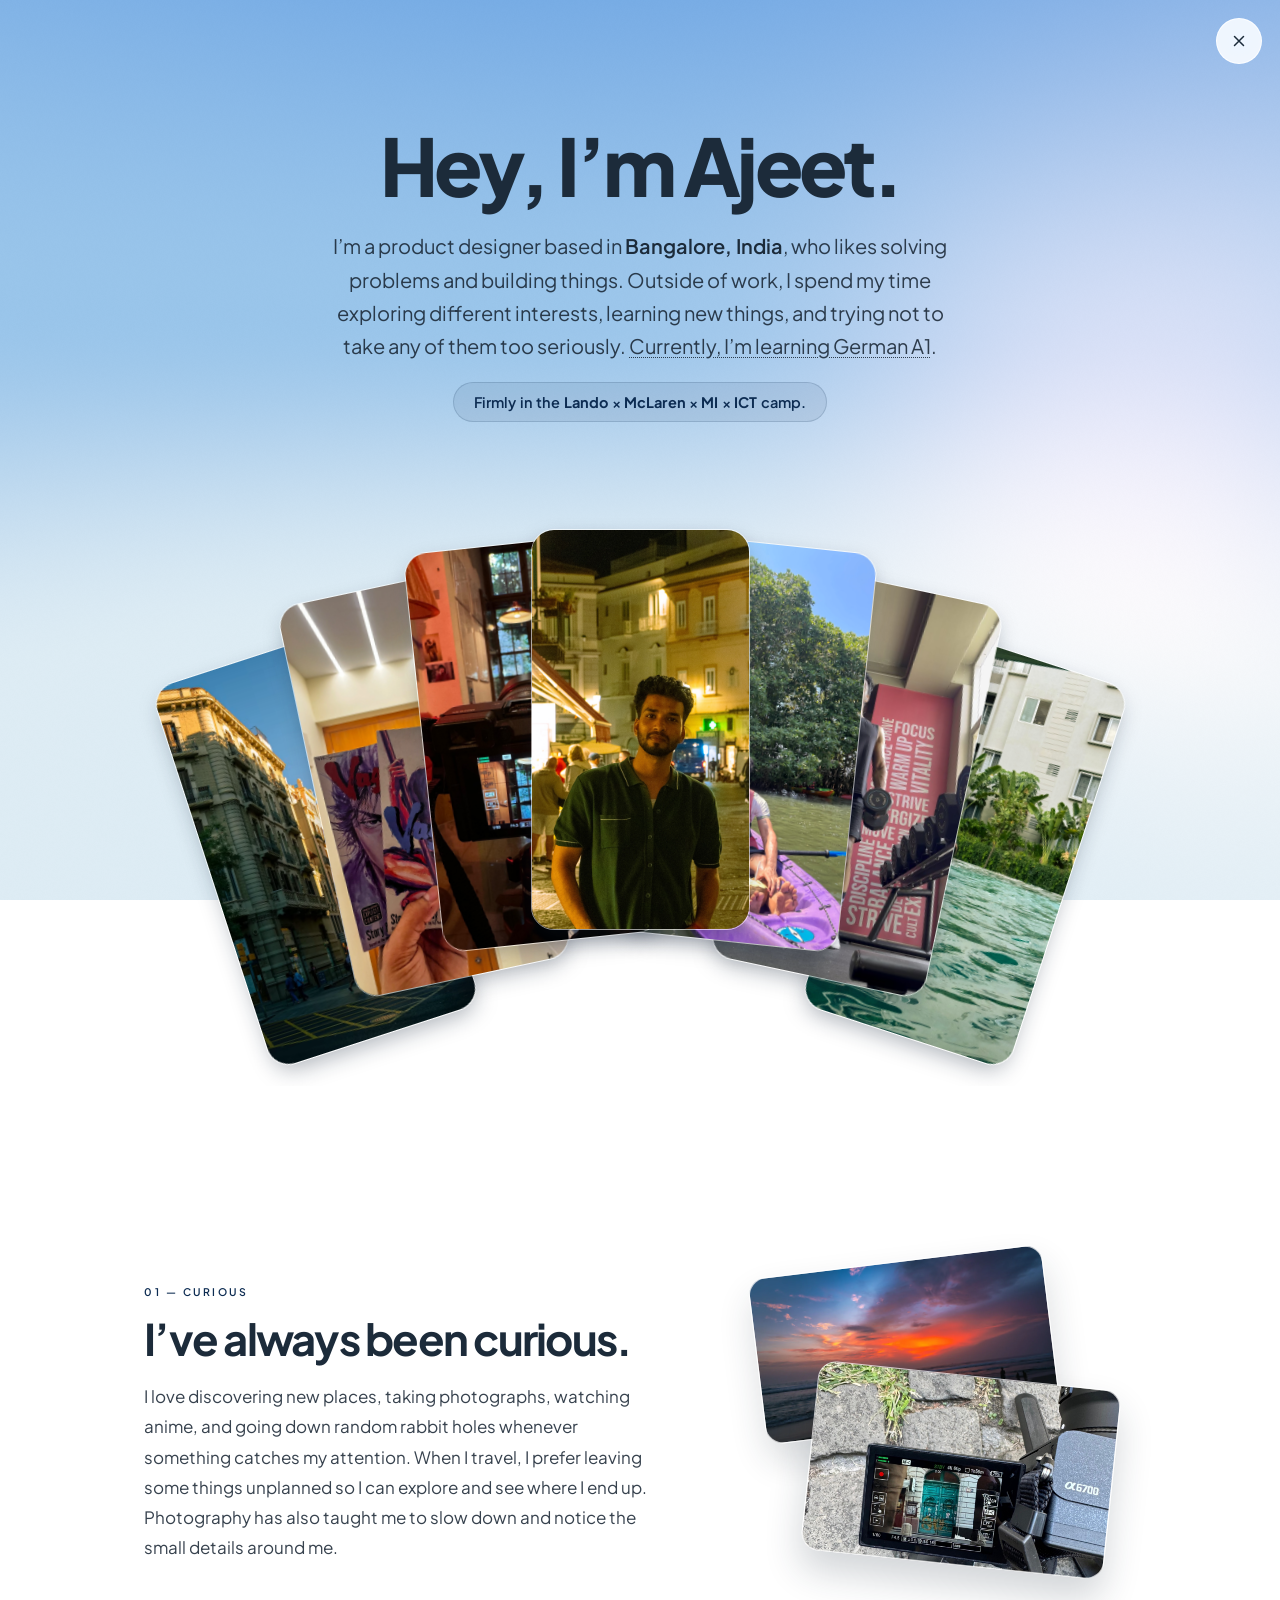
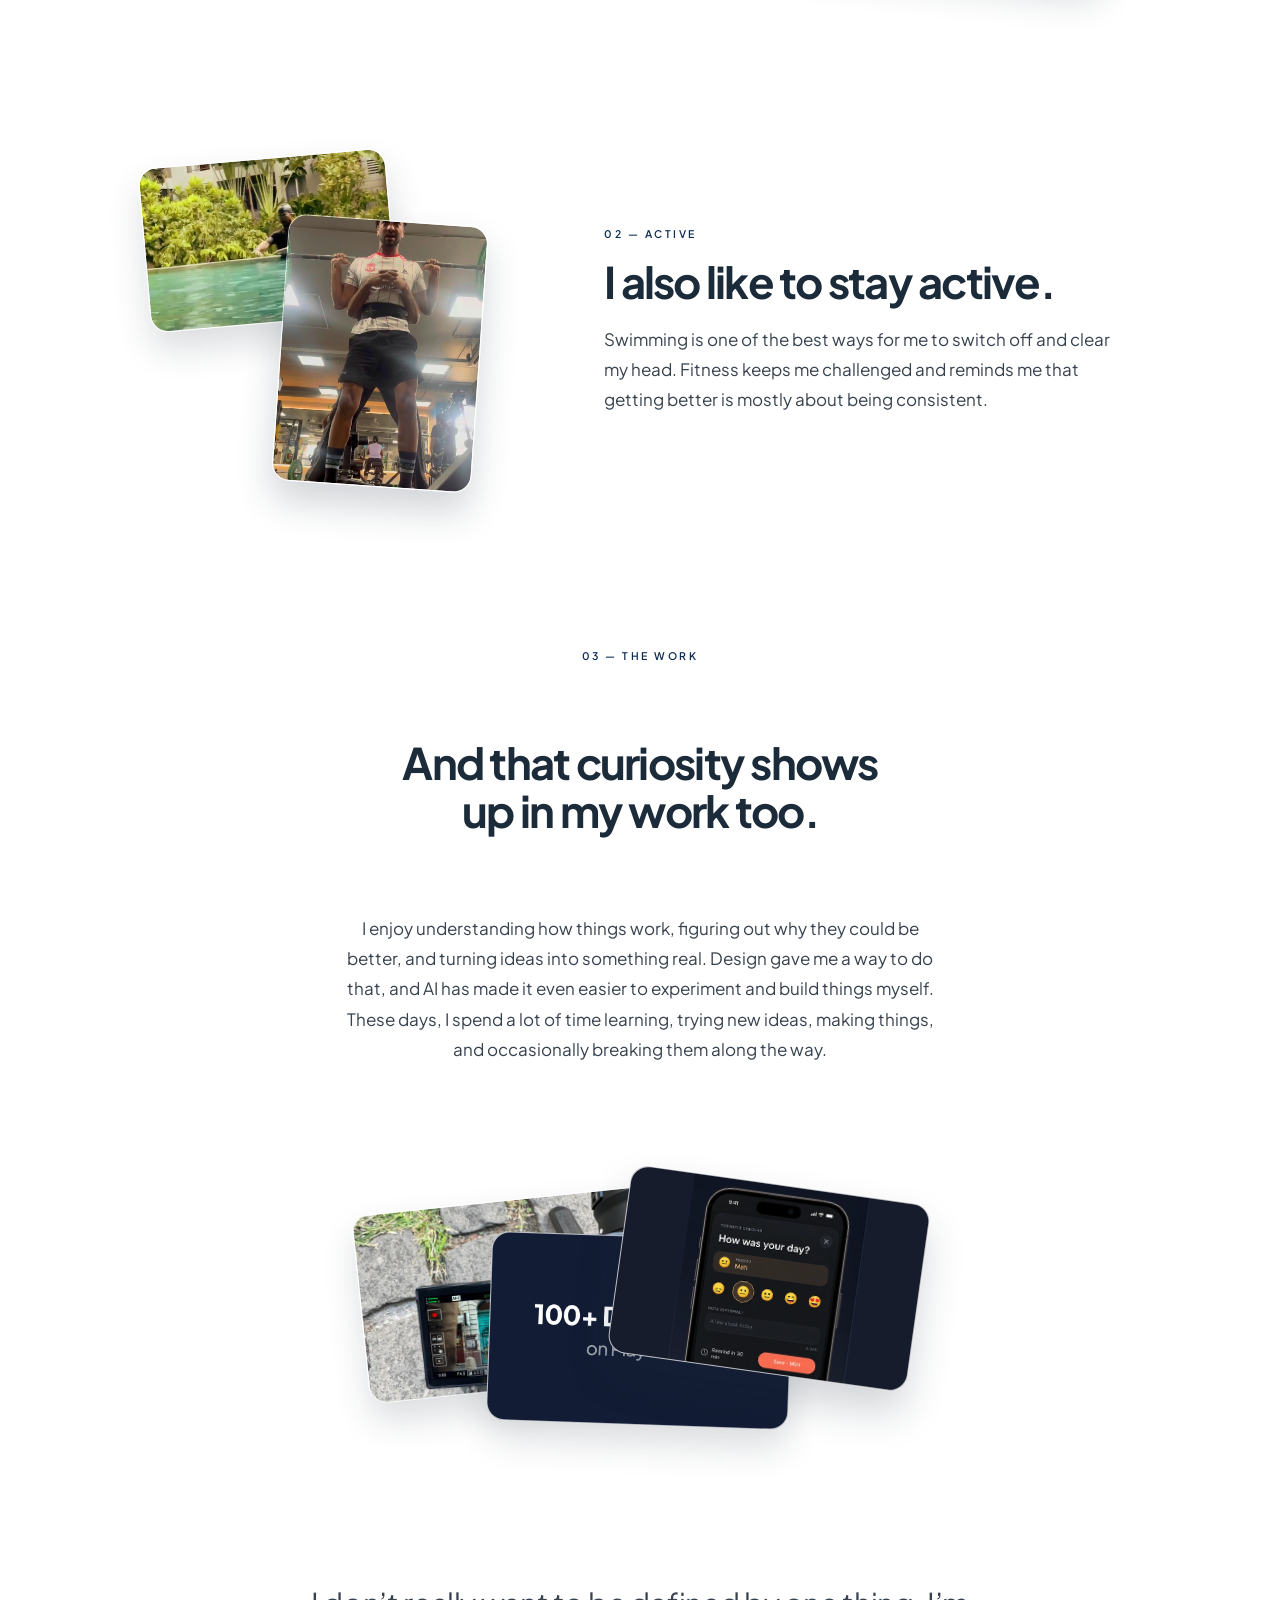
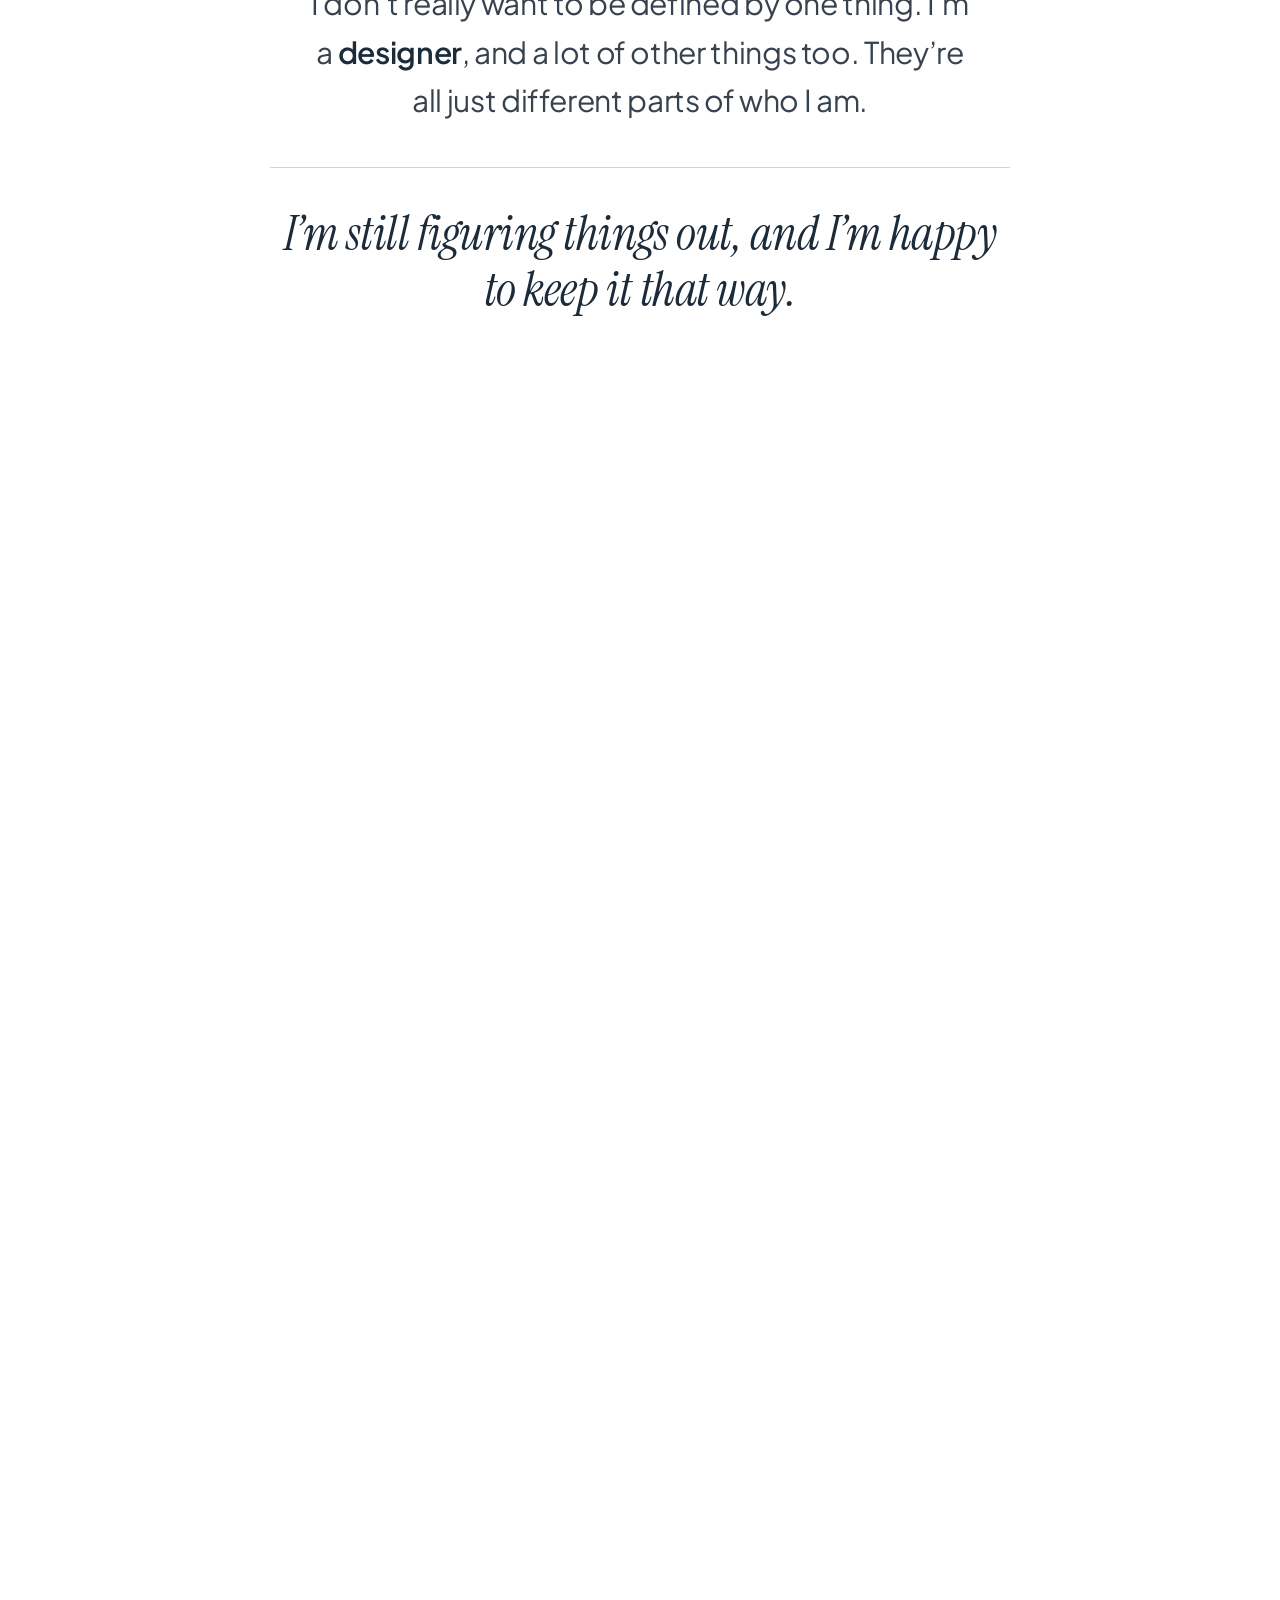
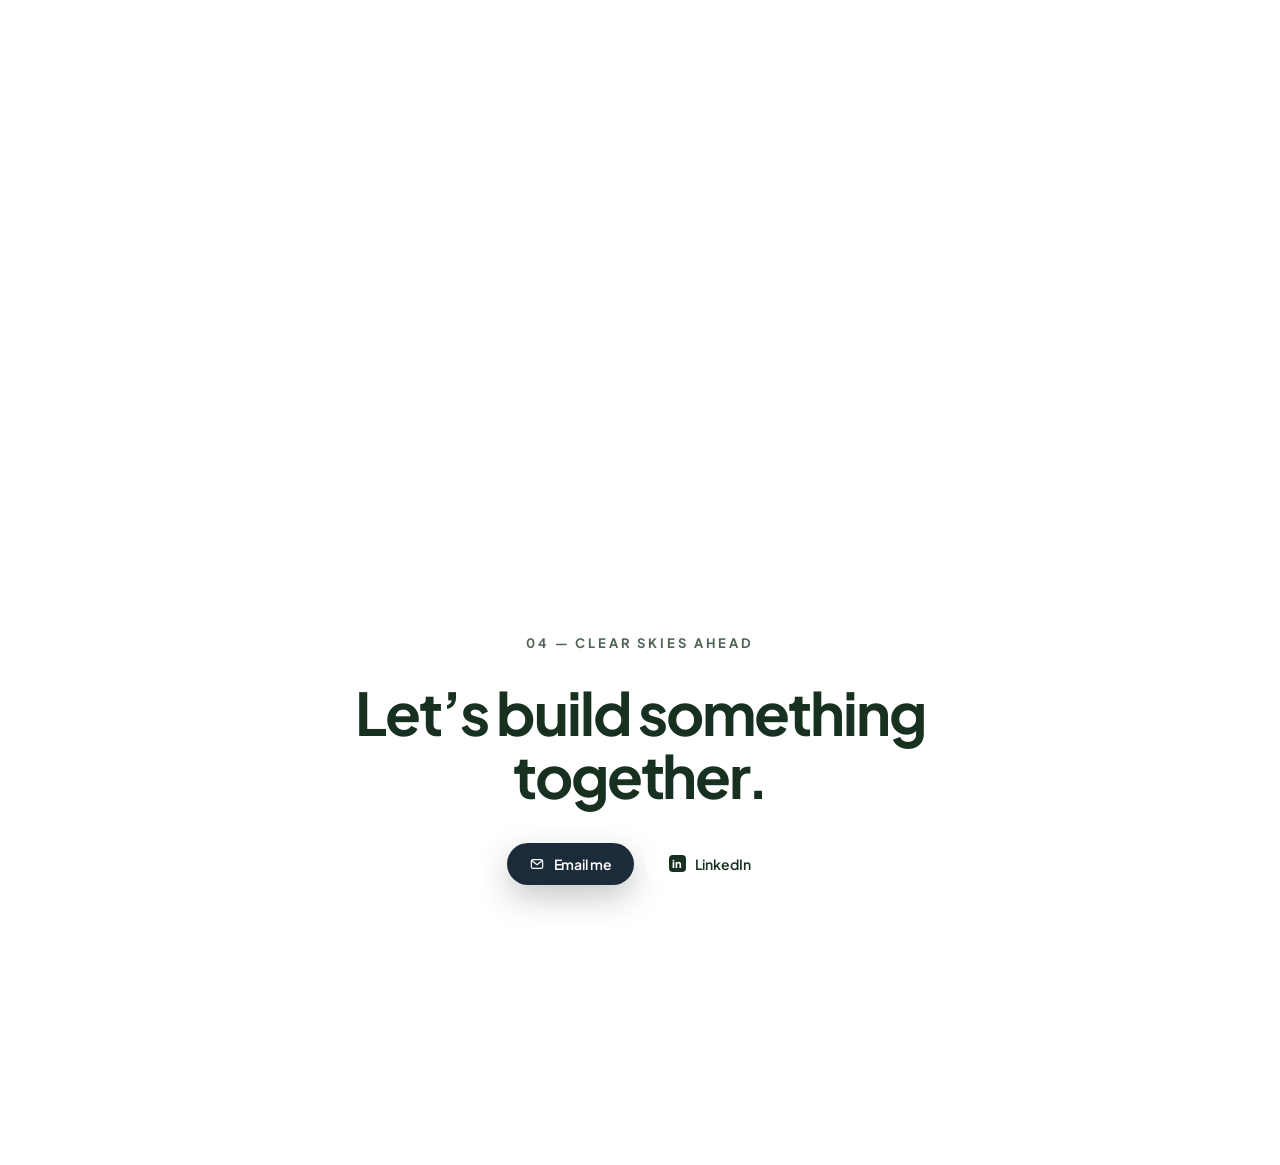
==== commit 6a752096: "Rentals deck as project 01, copy pass, and real share previews - New project 01: Porter Rentals book" ====
--- a/about.html
+++ b/about.html
@@ -3,8 +3,20 @@
 <head>
 <meta charset="utf-8">
 <meta name="viewport" content="width=device-width, initial-scale=1">
-<title>About — Ajeet</title>
+<title>About — Ajeet K</title>
 <meta name="description" content="Ajeet — product designer in Bangalore. Curiosity, travel, photography, swimming, fitness, and the way all of it feeds back into the work.">
+<meta property="og:type" content="website">
+<meta property="og:site_name" content="Ajeet K">
+<meta property="og:title" content="About — Ajeet K">
+<meta property="og:description" content="Product designer in Bangalore. Curiosity, travel, photography, swimming, fitness, and the way all of it feeds back into the work.">
+<meta property="og:url" content="https://ajeetdesign.github.io/about.html">
+<meta property="og:image" content="https://ajeetdesign.github.io/images/og-cover.jpg">
+<meta property="og:image:width" content="1200">
+<meta property="og:image:height" content="630">
+<meta name="twitter:card" content="summary_large_image">
+<meta name="twitter:title" content="About — Ajeet K">
+<meta name="twitter:description" content="Product designer in Bangalore. Curiosity, travel, photography, swimming, fitness, and the way all of it feeds back into the work.">
+<meta name="twitter:image" content="https://ajeetdesign.github.io/images/og-cover.jpg">
 <link rel="icon" type="image/svg+xml" href="favicon.svg">
 <link rel="icon" type="image/png" sizes="32x32" href="images/favicon-32.png">
 <link rel="apple-touch-icon" href="images/apple-touch-icon.png">
@@ -623,6 +635,10 @@
     .tip .tip-bubble { transition: none; }
   }
 </style>
+<!-- Analytics — see js/analytics.js for the track() wrapper. Same
+     data-domain as index.html and case.html; keep all three in sync. -->
+<script defer data-domain="ajeetdesign.github.io" src="https://plausible.io/js/script.js"></script>
+<script src="js/analytics.js"></script>
 </head>
 <body>
 
@@ -641,7 +657,7 @@
        first thing on screen is a sentence and a colour. -->
   <header class="head reveal">
     <h1>Hey, I&rsquo;m Ajeet.</h1>
-    <p class="lede">I&rsquo;m a product designer based in <b>Bangalore, India</b>, who enjoys solving problems and building things. Outside of work, I spend my time exploring different interests, learning new things, and trying not to take any of them too seriously. <span class="tip" tabindex="0" aria-describedby="de-a1-tip">Currently, I&rsquo;m learning German A1<span class="tip-bubble" id="de-a1-tip" role="tooltip">Ich lerne, Deutsch zu schreiben und zu sprechen</span></span>.</p>
+    <p class="lede">I&rsquo;m a product designer based in <b>Bangalore, India</b>, who likes solving problems and building things. Outside of work, I spend my time exploring different interests, learning new things, and trying not to take any of them too seriously. <span class="tip" tabindex="0" aria-describedby="de-a1-tip">Currently, I&rsquo;m learning German A1<span class="tip-bubble" id="de-a1-tip" role="tooltip">Ich lerne, Deutsch zu schreiben und zu sprechen</span></span>.</p>
     <p class="fan-tag">Firmly in the <b>Lando</b> &times; <b>McLaren</b> &times; <b>MI</b> &times; <b>ICT</b> camp.</p>
   </header>
 
@@ -653,7 +669,7 @@
     <div class="copy">
       <span class="eyebrow">01 &mdash; Curious</span>
       <h2>I&rsquo;ve always been curious.</h2>
-      <p>I enjoy discovering new places, taking photographs, watching anime, and going down random rabbit holes whenever something catches my attention. When I travel, I prefer leaving some things unplanned so I can explore and see where I end up. Photography has also taught me to slow down and notice the small details around me.</p>
+      <p>I love discovering new places, taking photographs, watching anime, and going down random rabbit holes whenever something catches my attention. When I travel, I prefer leaving some things unplanned so I can explore and see where I end up. Photography has also taught me to slow down and notice the small details around me.</p>
     </div>
     <div class="cluster cl-tall">
       <div class="shot s1 beach-sunset" role="img"
@@ -685,8 +701,8 @@
     </div>
     <div class="copy">
       <span class="eyebrow">02 &mdash; Active</span>
-      <h2>I also enjoy keeping myself active.</h2>
-      <p>Swimming is one of the best ways for me to switch off and clear my head. Fitness keeps me challenged and reminds me that getting better is mostly about being consistent. Both have become a regular part of my life for very different reasons.</p>
+      <h2>I also like to stay active.</h2>
+      <p>Swimming is one of the best ways for me to switch off and clear my head. Fitness keeps me challenged and reminds me that getting better is mostly about being consistent.</p>
     </div>
   </section>
 
@@ -699,7 +715,7 @@
     <div class="cluster cl-trio">
       <div class="shot s1 work-camera" role="img" aria-label="Sony camera framing a turquoise doorway"></div>
       <div class="shot s2 app-downloads" role="img"
-           aria-label="A card reading 100+ downloads on PlayStore"></div>
+           aria-label="A card reading 100+ downloads on Play Store"></div>
       <div class="shot s3 app-shipped" role="img"
            aria-label="A shipped mood check-in screen asking How was your day, with a row of feeling emoji and a Save button"></div>
     </div>
@@ -709,7 +725,7 @@
        the writing finishes up here: the meadow below is a footer, not a
        chapter, so it carries no argument of its own. -->
   <section class="panel closing reveal">
-    <p class="statement">I don&rsquo;t really want to be defined by one thing. I&rsquo;m a <b>designer</b>, but I&rsquo;m also someone who enjoys <b>photography</b>, <b>travel</b>, <b>anime</b>, <b>swimming</b>, <b>fitness</b>, and <b>building things</b>. They&rsquo;re all just different parts of who I am.</p>
+    <p class="statement">I don&rsquo;t really want to be defined by one thing. I&rsquo;m a <b>designer</b>, and a lot of other things too. They&rsquo;re all just different parts of who I am.</p>
     <p class="coda">I&rsquo;m still figuring things out, and I&rsquo;m happy to keep it that way.</p>
   </section>
 
@@ -731,7 +747,7 @@
        See measure() there. -->
   <section class="meadow sky-land">
     <div class="ovl">
-      <p class="label reveal">05 &mdash; Clear skies ahead</p>
+      <p class="label reveal">04 &mdash; Clear skies ahead</p>
       <h2 class="reveal d1">Let&rsquo;s build something together.</h2>
       <div class="contact-row reveal d2">
         <a class="cta-btn cta-solid" href="mailto:ajeet.kr646@gmail.com">
@@ -747,6 +763,21 @@
       </div>
     </div>
   </section>
+
+  <script>
+    /* same two CTAs as index.html's meadow, same event names — see the note
+       there. source_page distinguishes which route a visitor took to reach them. */
+    (function () {
+      var sec = document.querySelector('.meadow');
+      var email = sec.querySelector('.cta-solid'), li = sec.querySelector('.cta-ghost');
+      if (email) email.addEventListener('click', function () {
+        if (typeof track === 'function') track('email_click', { source_page: 'about' });
+      });
+      if (li) li.addEventListener('click', function () {
+        if (typeof track === 'function') track('linkedin_click', { source_page: 'about' });
+      });
+    })();
+  </script>
 
 </main>
 
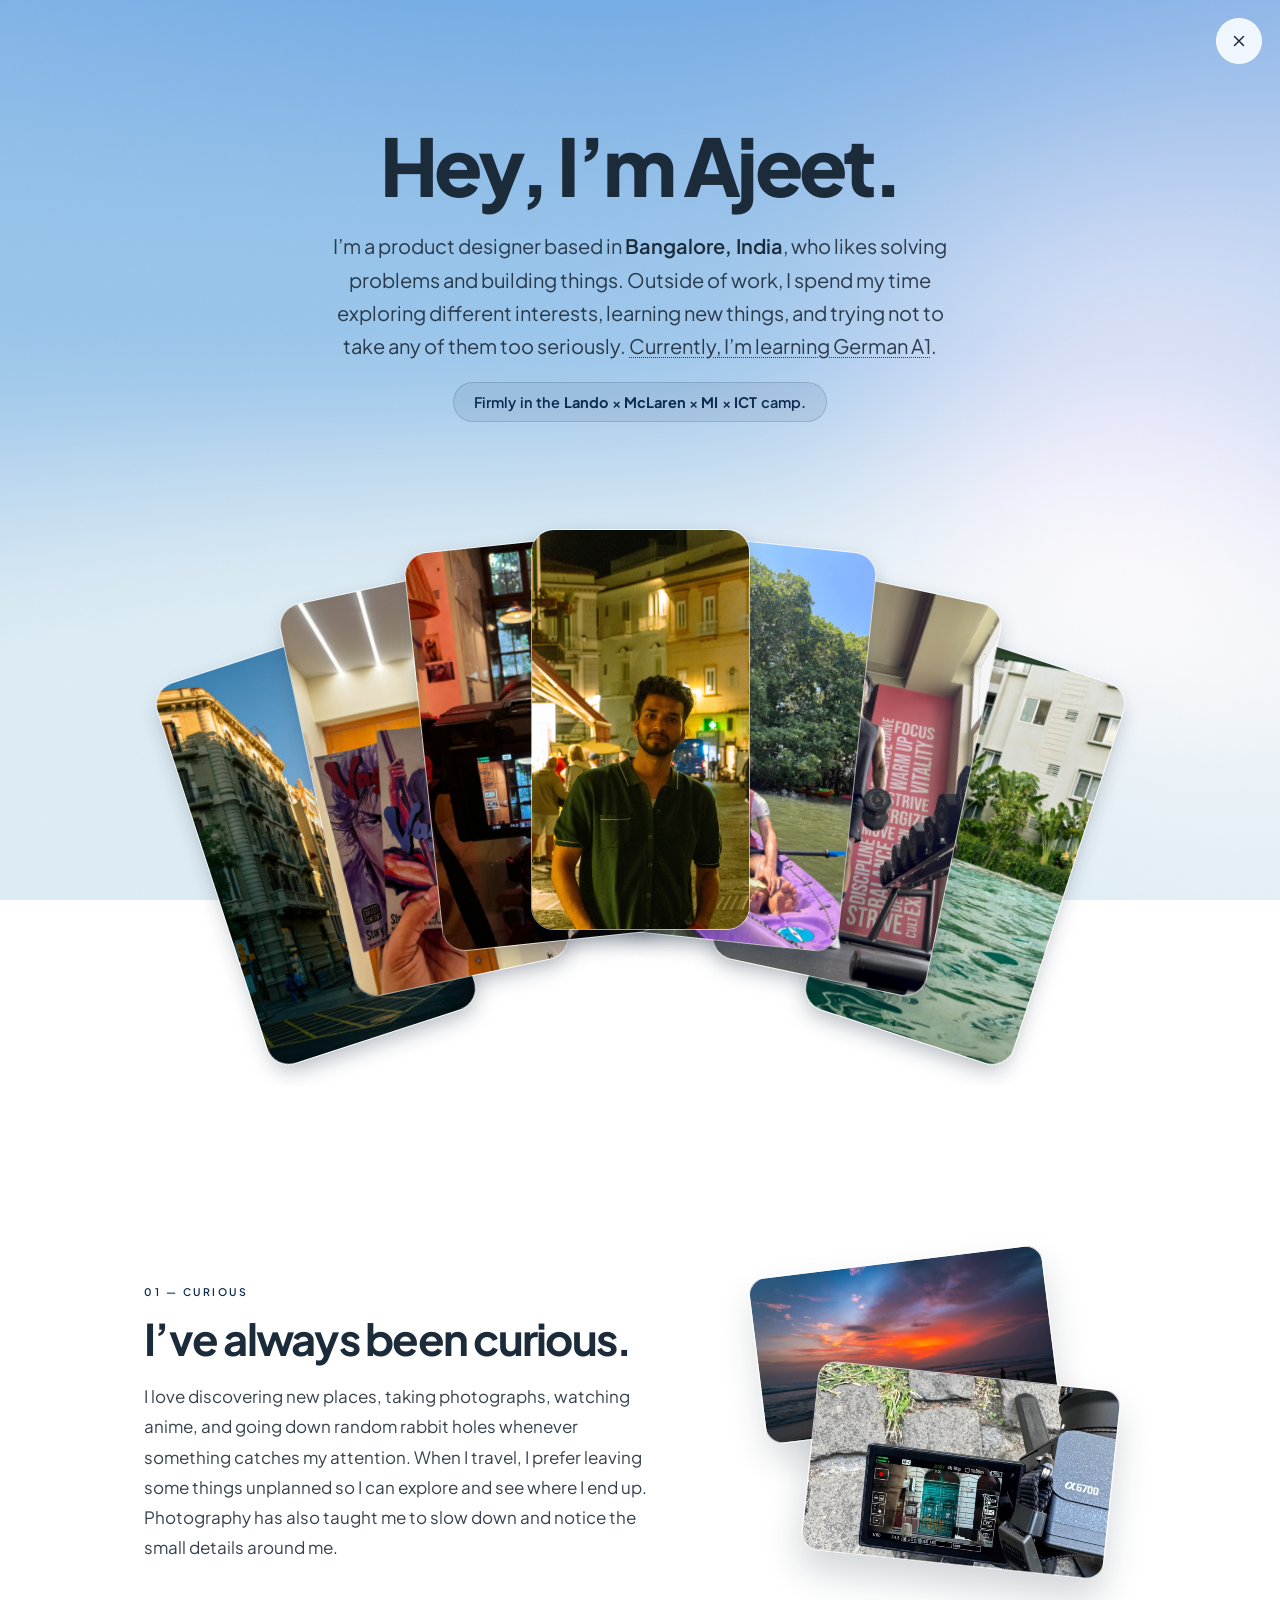
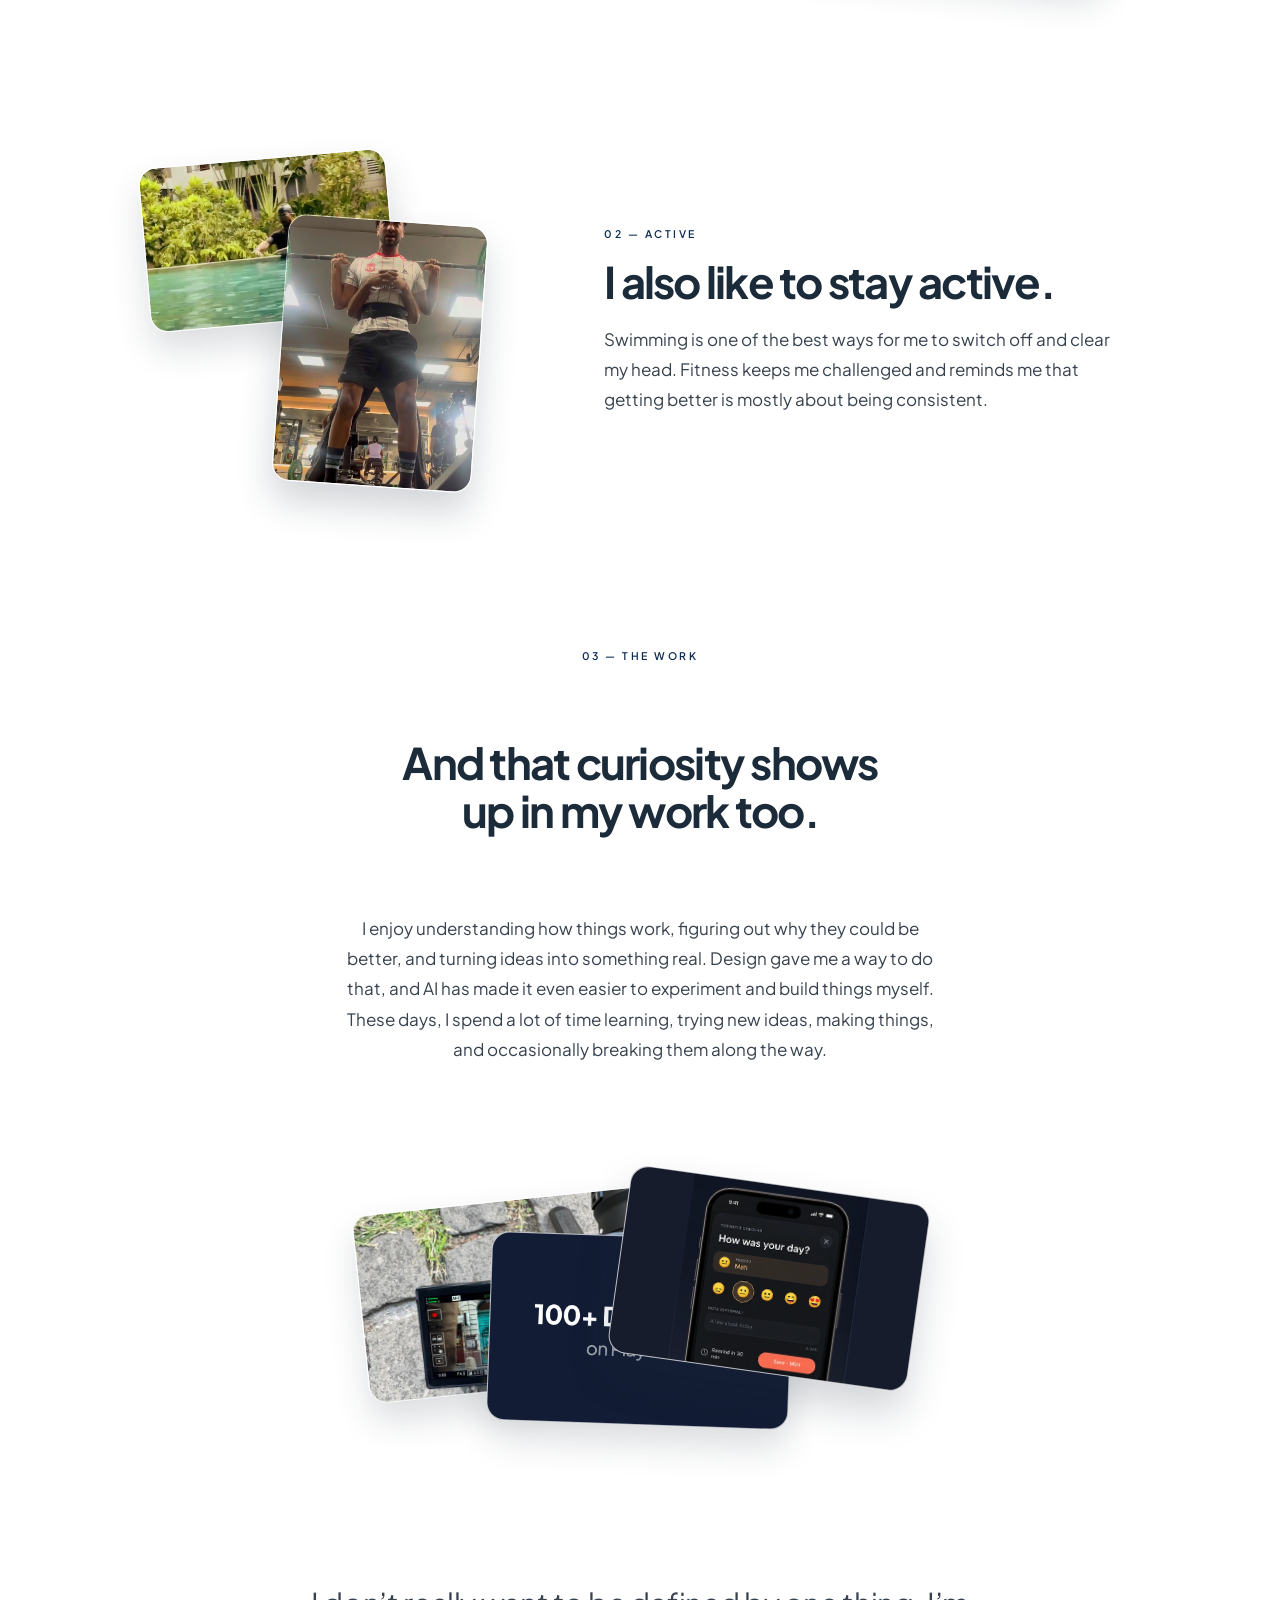
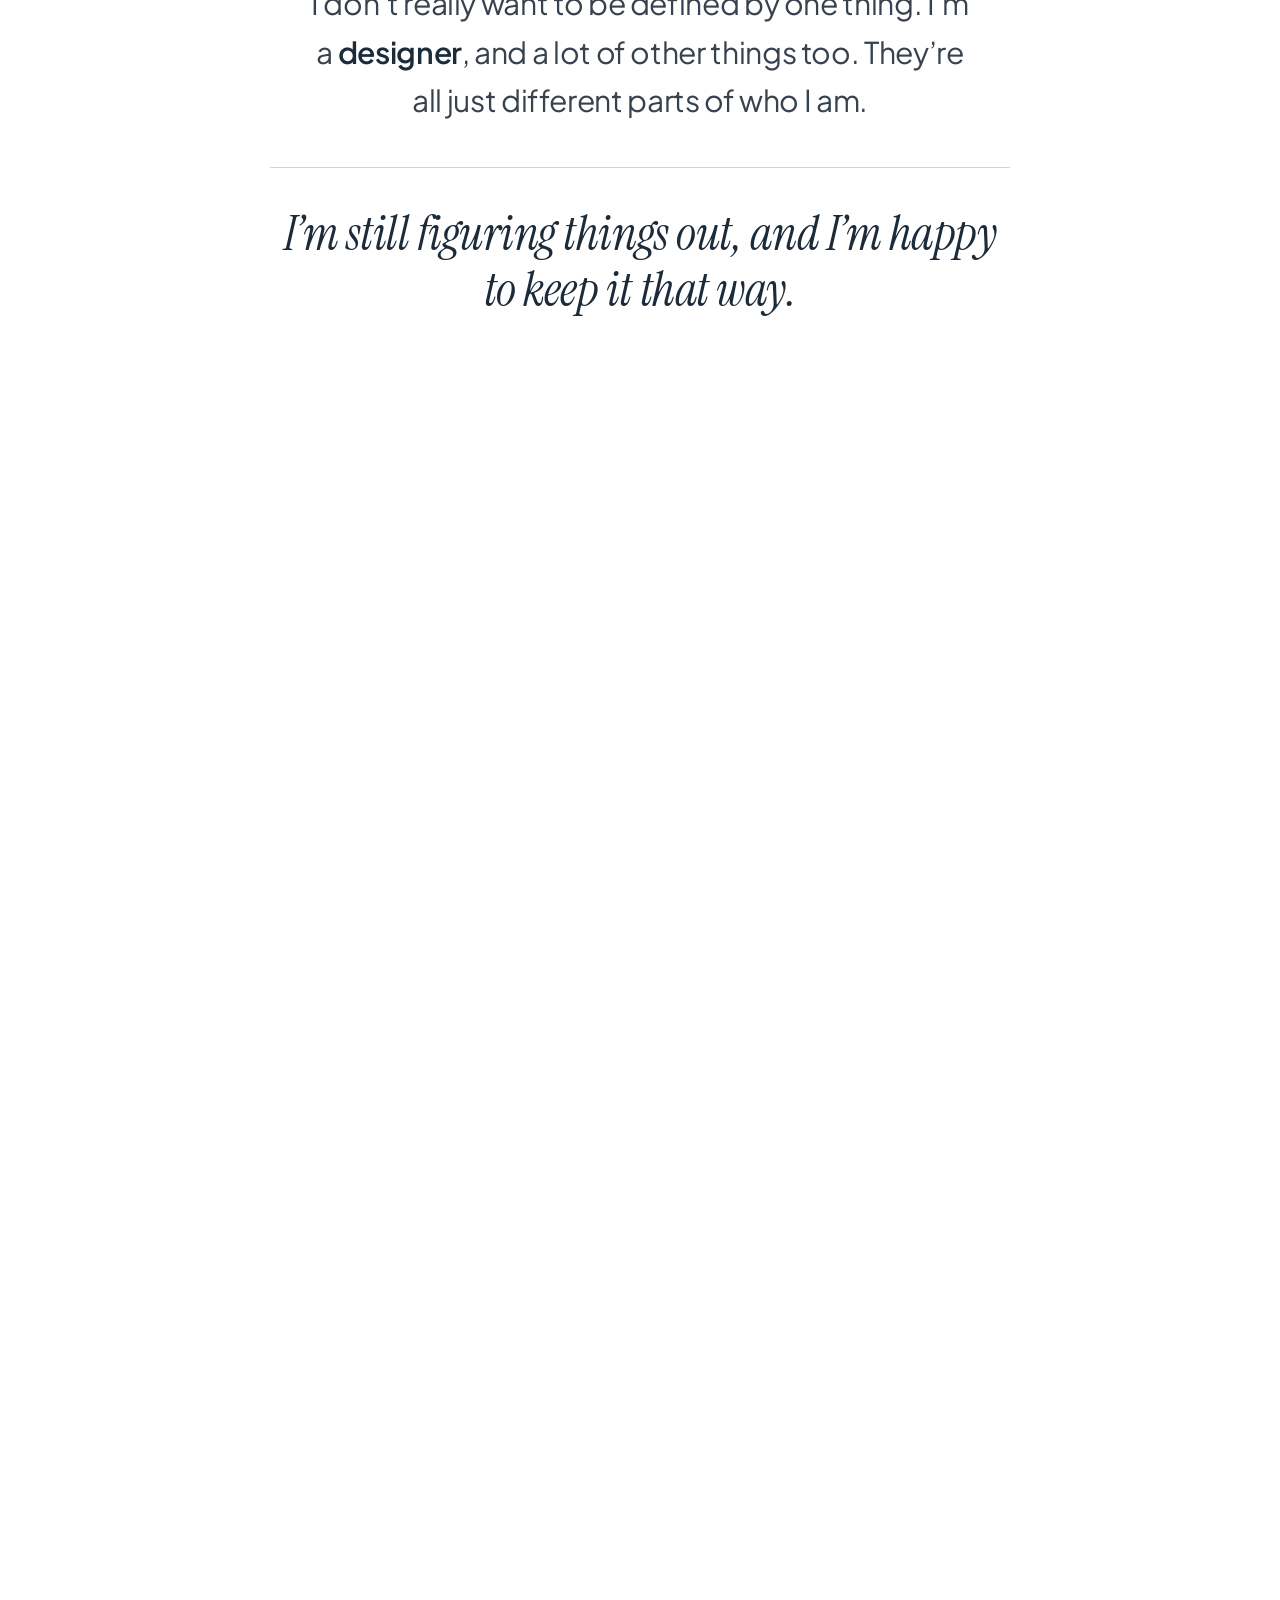
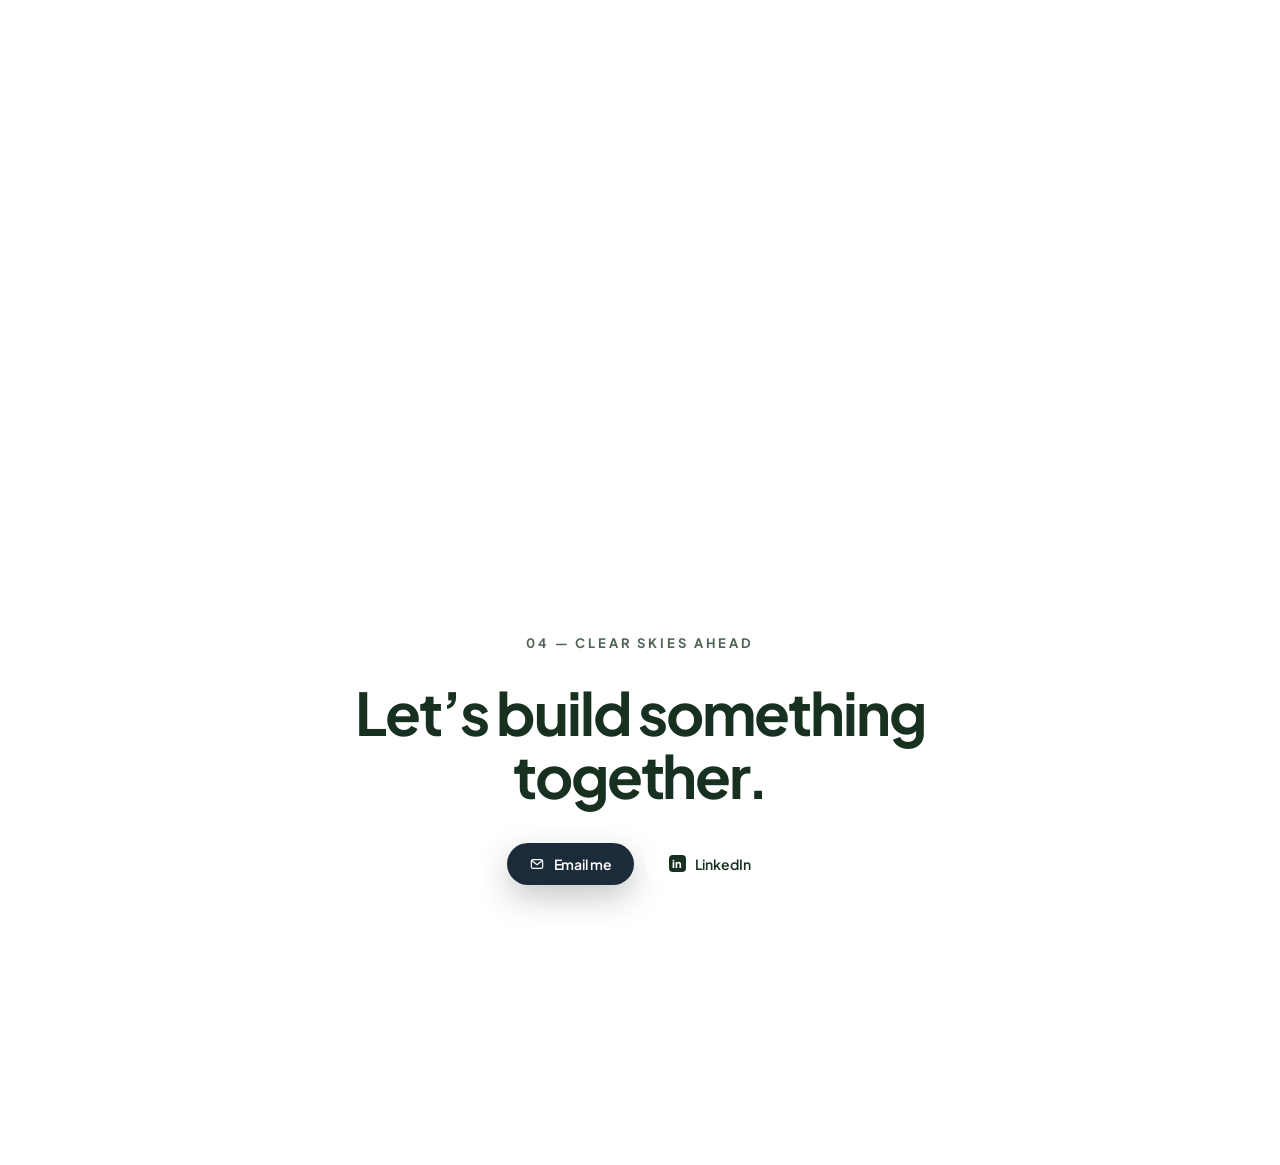
==== commit 6ea20618: "Share previews point at www.ajeet.work, the new custom domain Co-Authored-By: Claude Opus 5.5 <norep" ====
--- a/about.html
+++ b/about.html
@@ -9,14 +9,14 @@
 <meta property="og:site_name" content="Ajeet K">
 <meta property="og:title" content="About — Ajeet K">
 <meta property="og:description" content="Product designer in Bangalore. Curiosity, travel, photography, swimming, fitness, and the way all of it feeds back into the work.">
-<meta property="og:url" content="https://ajeetdesign.github.io/about.html">
-<meta property="og:image" content="https://ajeetdesign.github.io/images/og-cover.jpg">
+<meta property="og:url" content="https://www.ajeet.work/about.html">
+<meta property="og:image" content="https://www.ajeet.work/images/og-cover.jpg">
 <meta property="og:image:width" content="1200">
 <meta property="og:image:height" content="630">
 <meta name="twitter:card" content="summary_large_image">
 <meta name="twitter:title" content="About — Ajeet K">
 <meta name="twitter:description" content="Product designer in Bangalore. Curiosity, travel, photography, swimming, fitness, and the way all of it feeds back into the work.">
-<meta name="twitter:image" content="https://ajeetdesign.github.io/images/og-cover.jpg">
+<meta name="twitter:image" content="https://www.ajeet.work/images/og-cover.jpg">
 <link rel="icon" type="image/svg+xml" href="favicon.svg">
 <link rel="icon" type="image/png" sizes="32x32" href="images/favicon-32.png">
 <link rel="apple-touch-icon" href="images/apple-touch-icon.png">
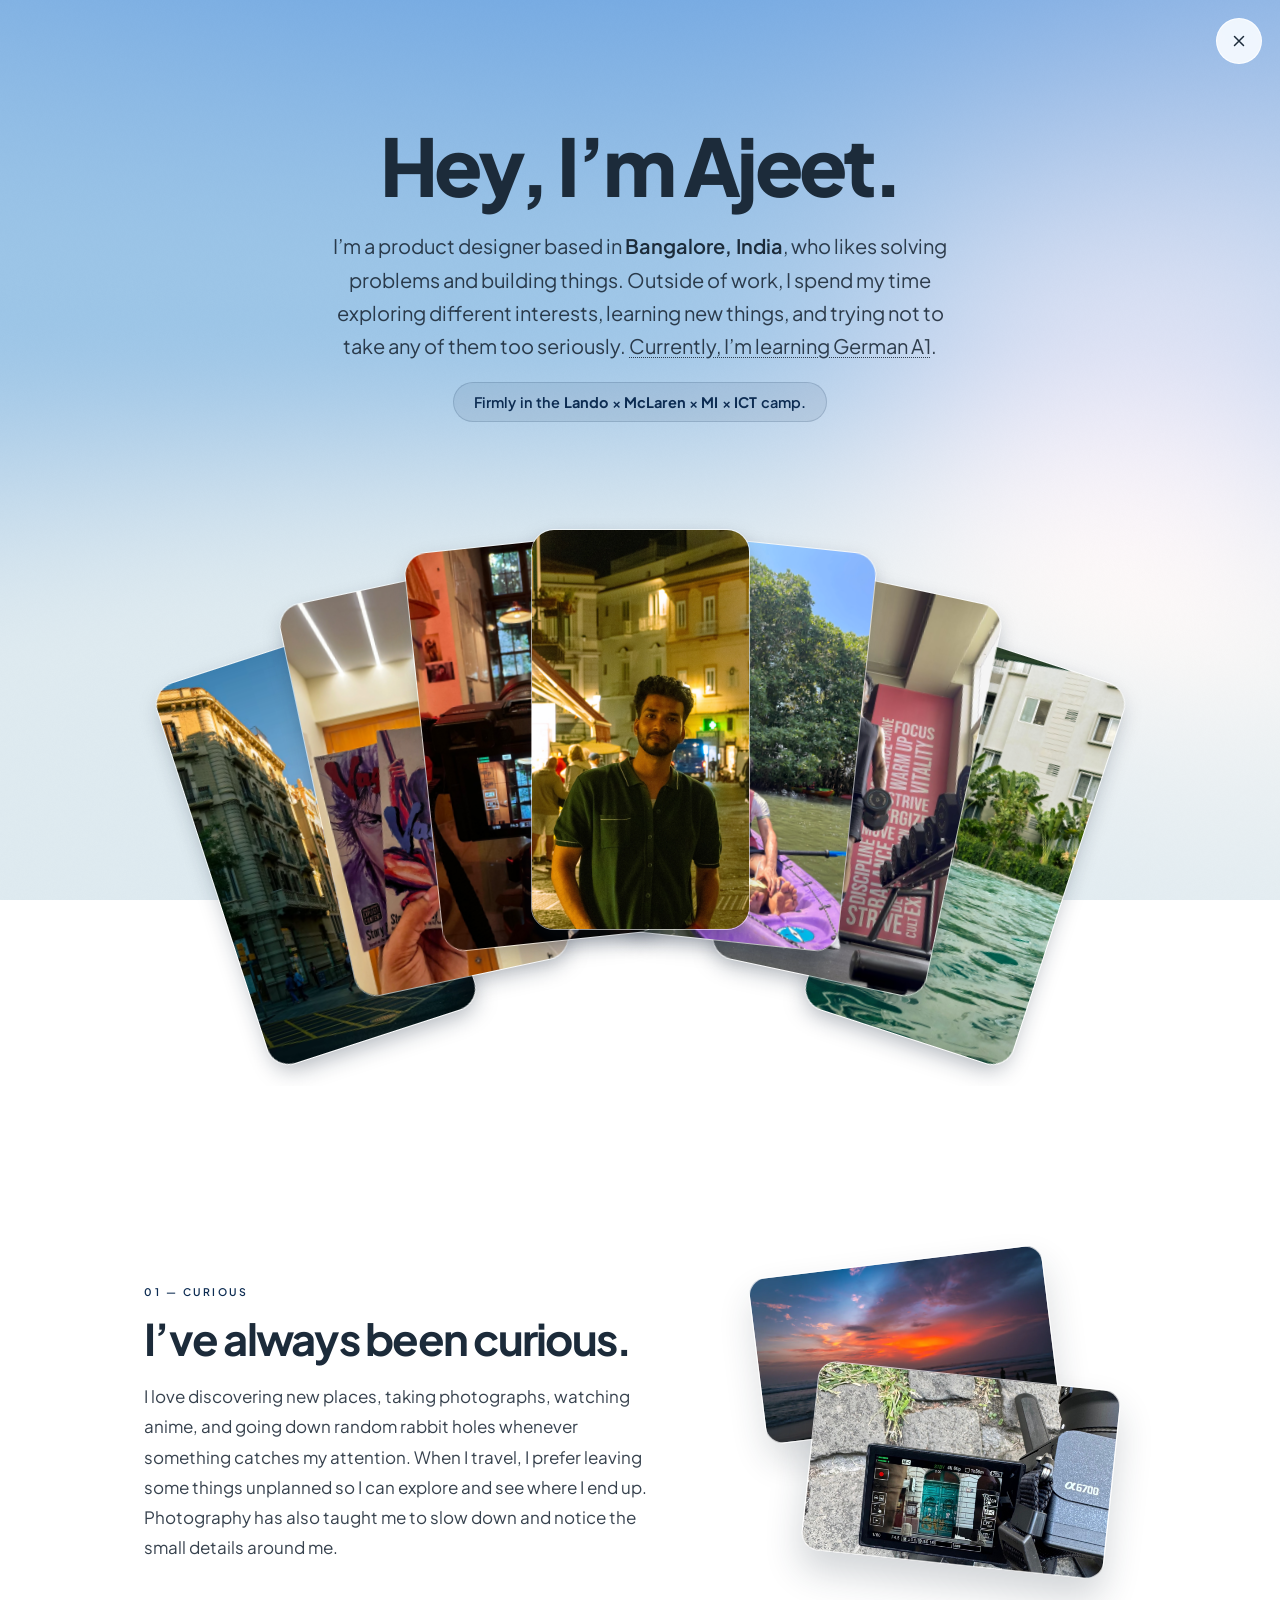
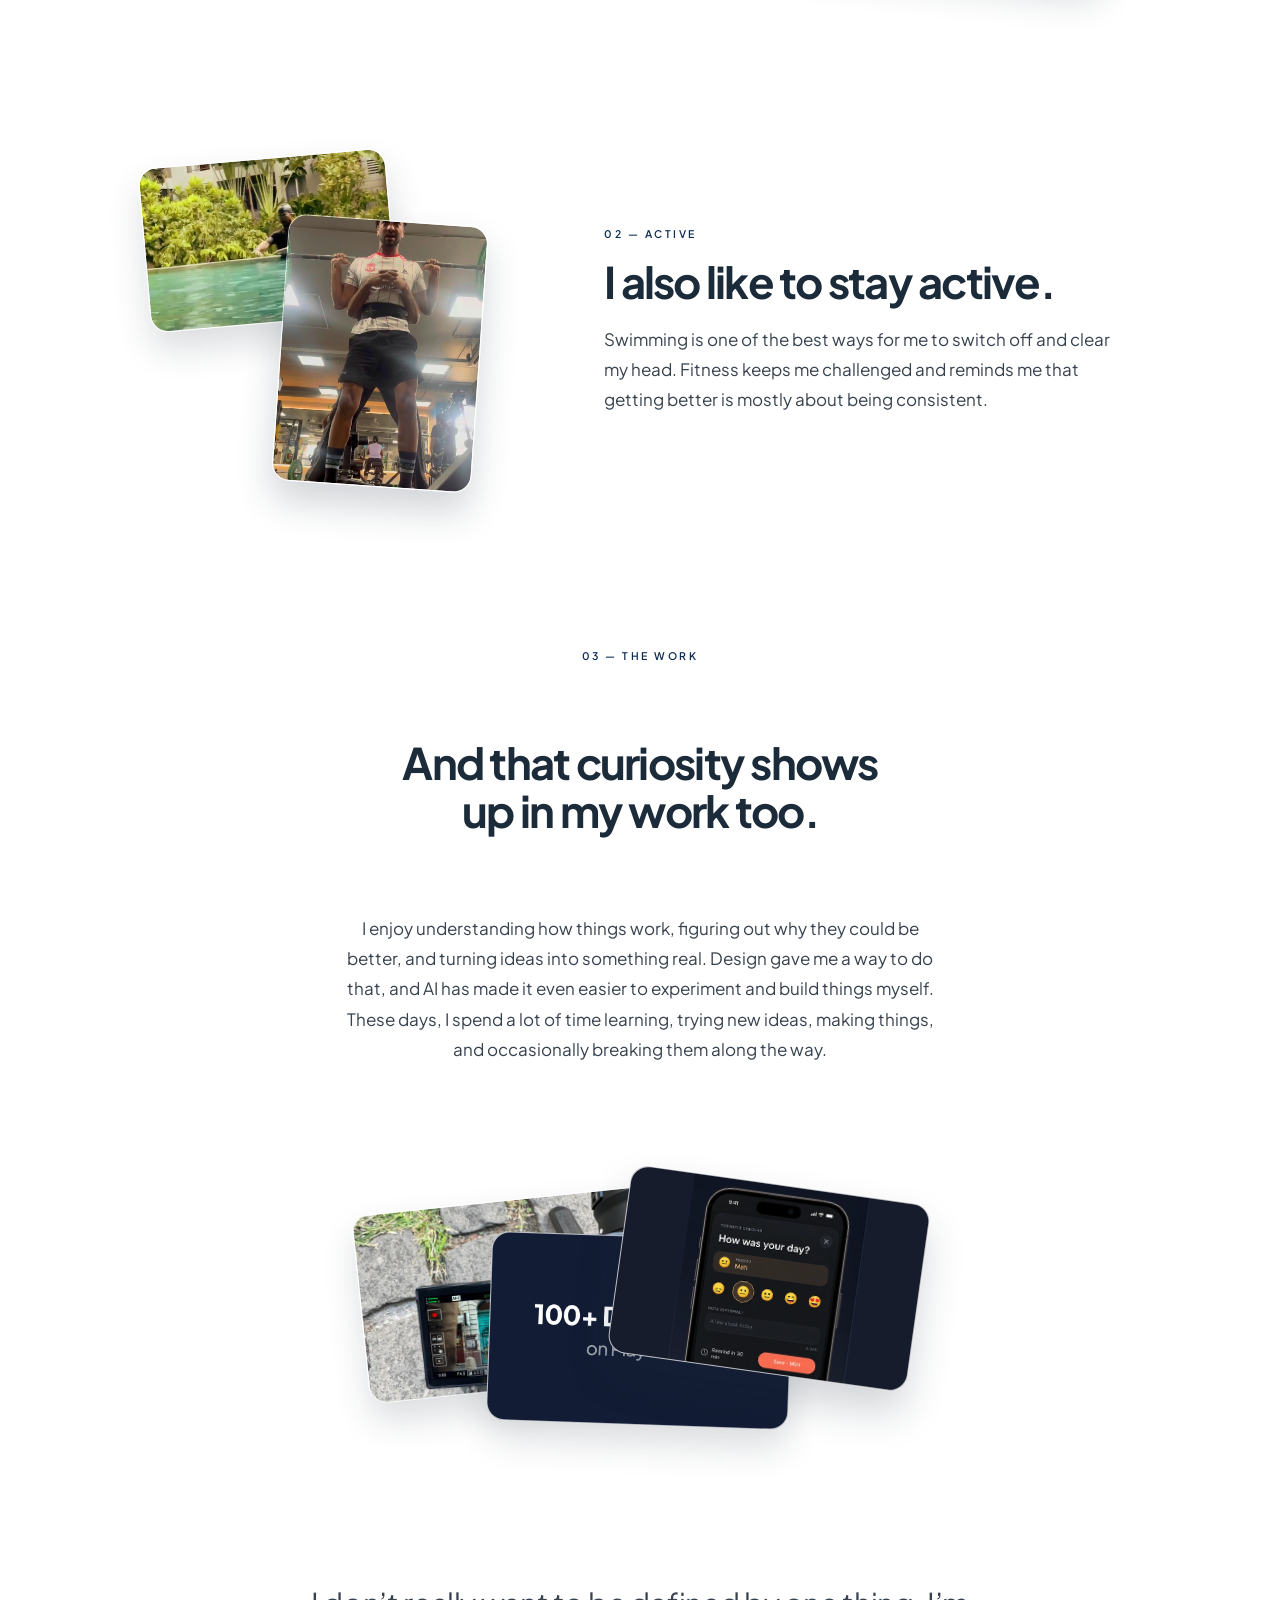
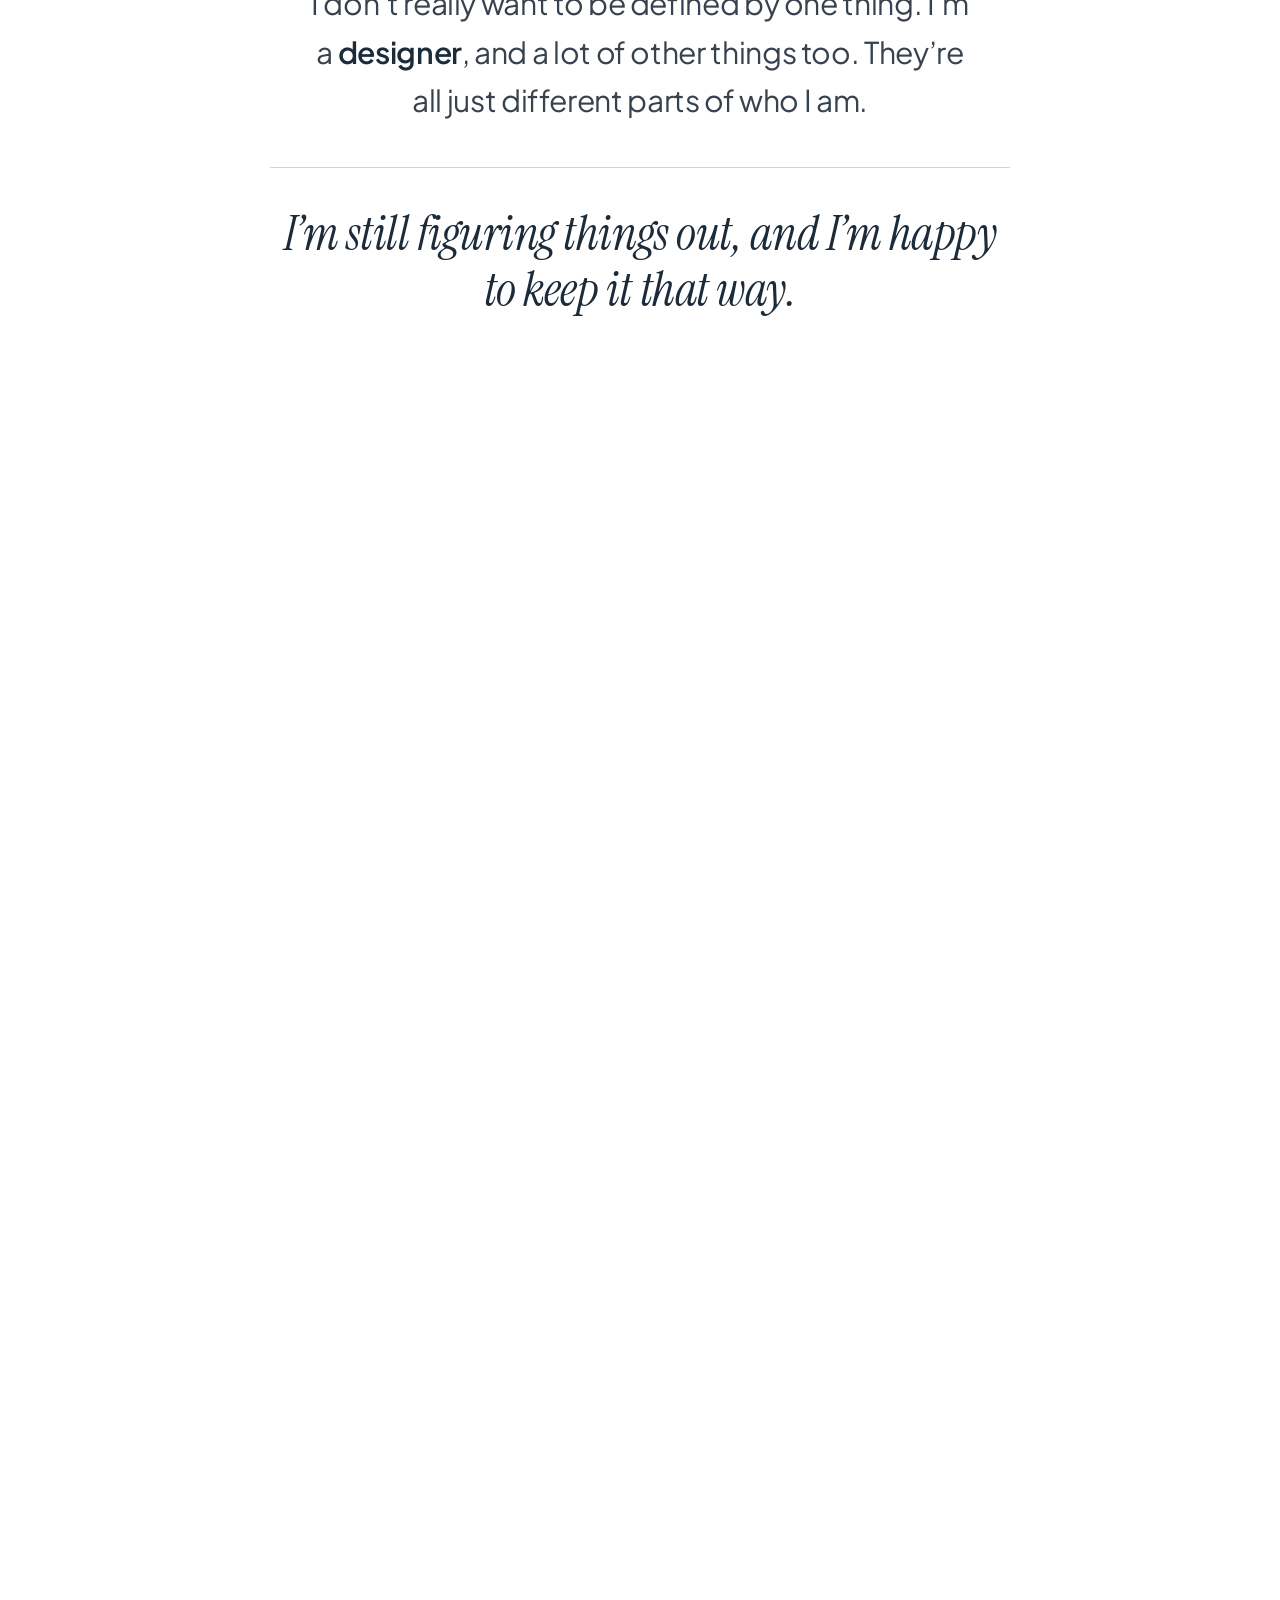
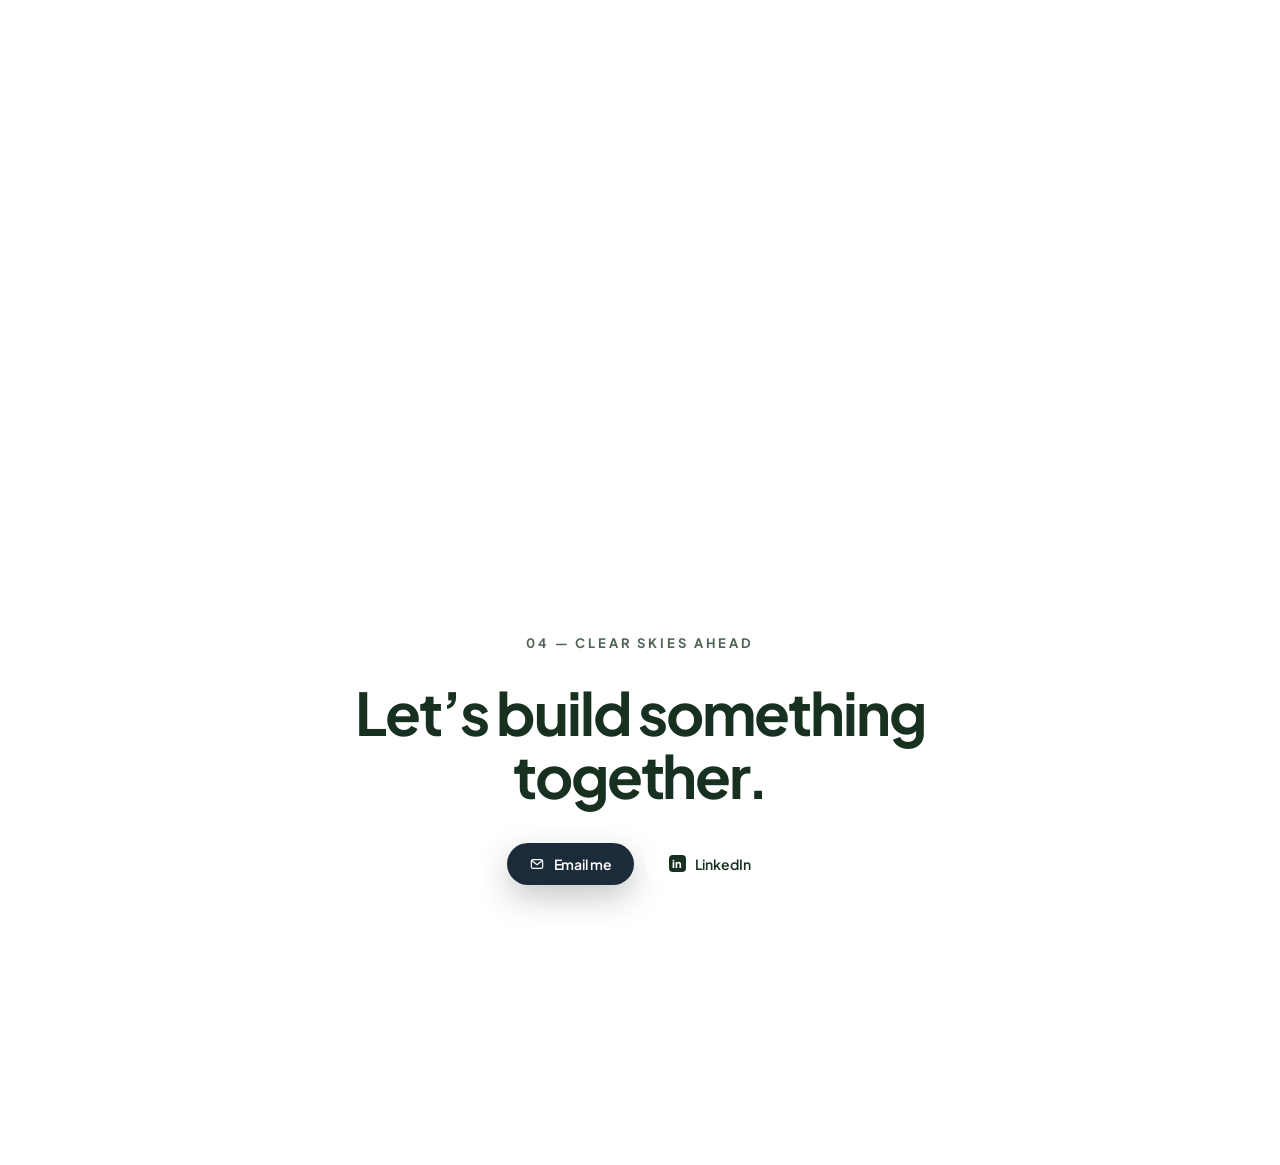
==== commit 265ca001: "Analytics reports under www.ajeet.work Co-Authored-By: Claude Opus 5.5 <noreply@anthropic.com>" ====
--- a/about.html
+++ b/about.html
@@ -637,7 +637,7 @@
 </style>
 <!-- Analytics — see js/analytics.js for the track() wrapper. Same
      data-domain as index.html and case.html; keep all three in sync. -->
-<script defer data-domain="ajeetdesign.github.io" src="https://plausible.io/js/script.js"></script>
+<script defer data-domain="www.ajeet.work" src="https://plausible.io/js/script.js"></script>
 <script src="js/analytics.js"></script>
 </head>
 <body>
